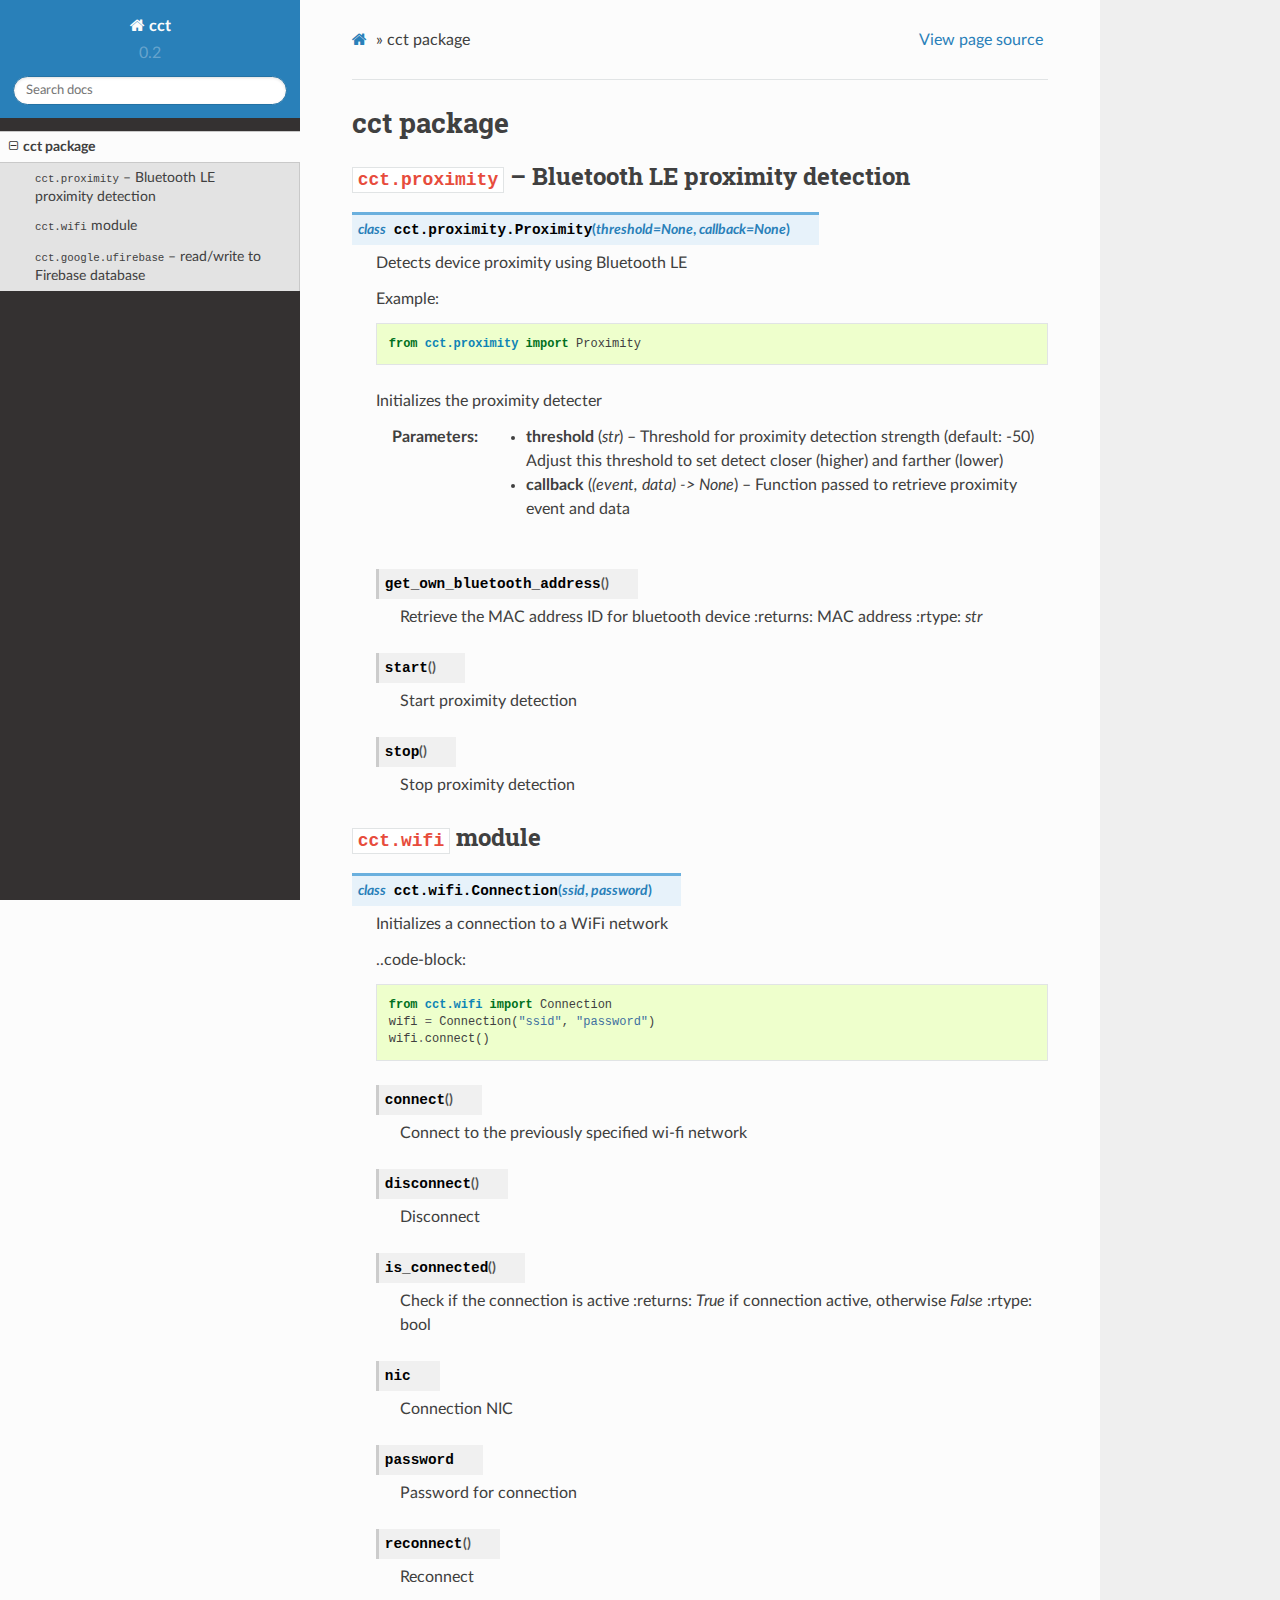
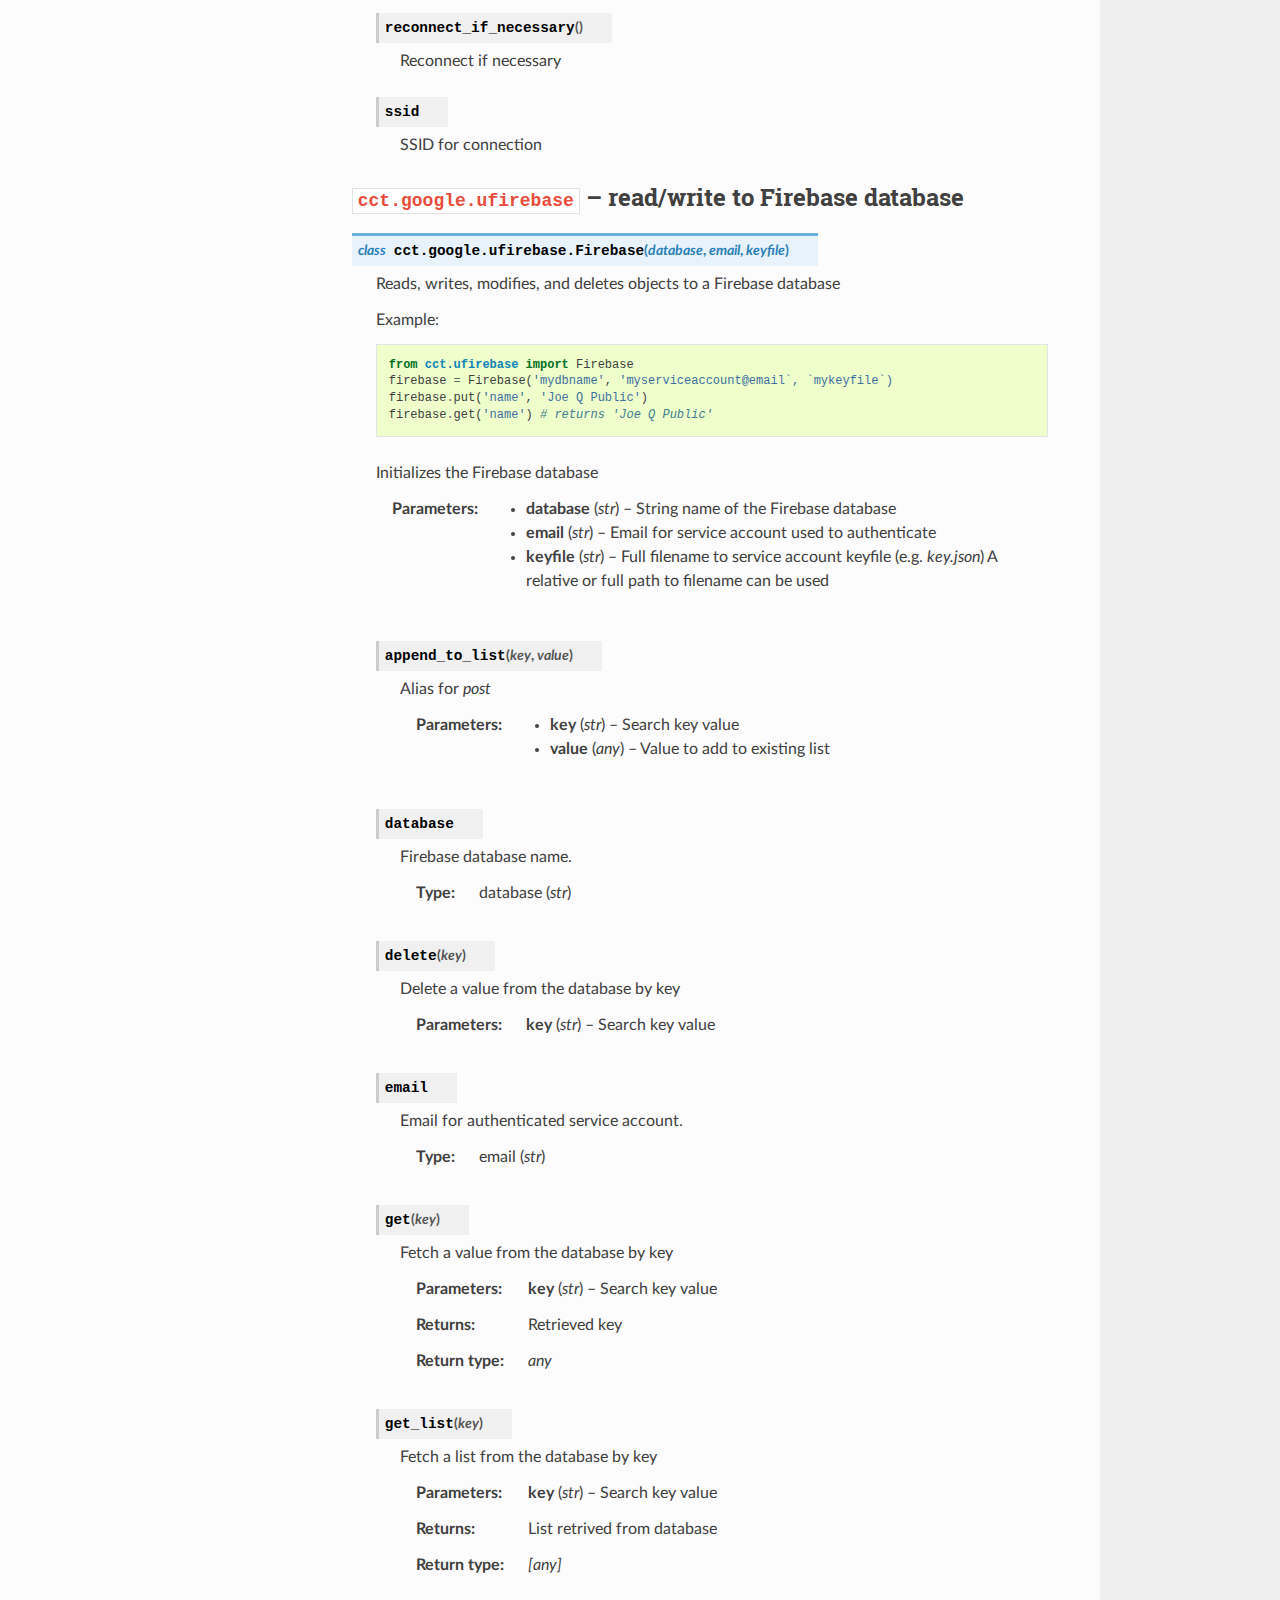
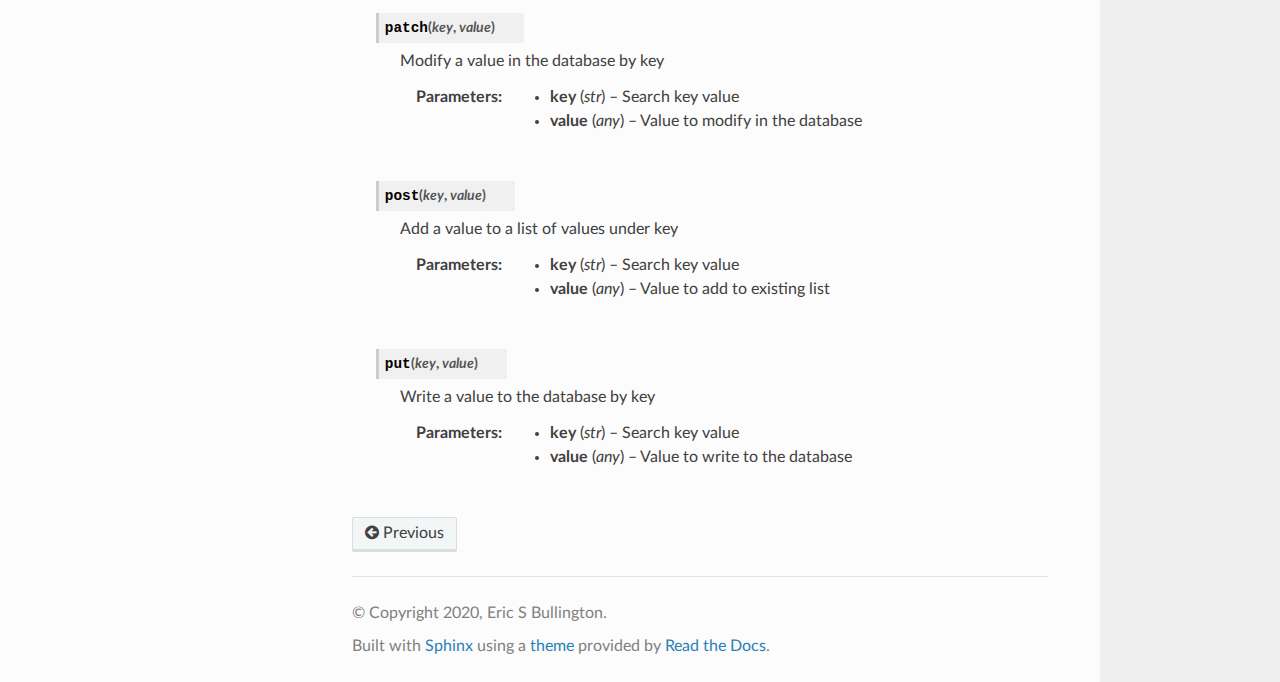
==== cct.html @ 5c13d083 "Updated gh-pages" ====
<!DOCTYPE html>
<html class="writer-html5" lang="en" >
<head>
  <meta charset="utf-8" />
  
  <meta name="viewport" content="width=device-width, initial-scale=1.0" />
  
  <title>cct package &mdash; cct 0.2.0 documentation</title>
  

  
  <link rel="stylesheet" href="_static/css/theme.css" type="text/css" />
  <link rel="stylesheet" href="_static/pygments.css" type="text/css" />

  
  

  
  

  

  
  <!--[if lt IE 9]>
    <script src="_static/js/html5shiv.min.js"></script>
  <![endif]-->
  
    
      <script type="text/javascript" id="documentation_options" data-url_root="./" src="_static/documentation_options.js"></script>
        <script src="_static/jquery.js"></script>
        <script src="_static/underscore.js"></script>
        <script src="_static/doctools.js"></script>
    
    <script type="text/javascript" src="_static/js/theme.js"></script>

    
    <link rel="index" title="Index" href="genindex.html" />
    <link rel="search" title="Search" href="search.html" />
    <link rel="prev" title="Welcome to cct’s documentation!" href="index.html" /> 
</head>

<body class="wy-body-for-nav">

   
  <div class="wy-grid-for-nav">
    
    <nav data-toggle="wy-nav-shift" class="wy-nav-side">
      <div class="wy-side-scroll">
        <div class="wy-side-nav-search" >
          

          
            <a href="index.html" class="icon icon-home"> cct
          

          
          </a>

          
            
            
              <div class="version">
                0.2
              </div>
            
          

          
<div role="search">
  <form id="rtd-search-form" class="wy-form" action="search.html" method="get">
    <input type="text" name="q" placeholder="Search docs" />
    <input type="hidden" name="check_keywords" value="yes" />
    <input type="hidden" name="area" value="default" />
  </form>
</div>

          
        </div>

        
        <div class="wy-menu wy-menu-vertical" data-spy="affix" role="navigation" aria-label="main navigation">
          
            
            
              
            
            
              <ul class="current">
<li class="toctree-l1 current"><a class="current reference internal" href="#">cct package</a><ul>
<li class="toctree-l2"><a class="reference internal" href="#module-cct.proximity"><code class="docutils literal notranslate"><span class="pre">cct.proximity</span></code> – Bluetooth LE proximity detection</a></li>
<li class="toctree-l2"><a class="reference internal" href="#cct-wifi-module"><code class="docutils literal notranslate"><span class="pre">cct.wifi</span></code> module</a></li>
<li class="toctree-l2"><a class="reference internal" href="#cct-google-ufirebase-read-write-to-firebase-database"><code class="docutils literal notranslate"><span class="pre">cct.google.ufirebase</span></code> – read/write to Firebase database</a></li>
</ul>
</li>
</ul>

            
          
        </div>
        
      </div>
    </nav>

    <section data-toggle="wy-nav-shift" class="wy-nav-content-wrap">

      
      <nav class="wy-nav-top" aria-label="top navigation">
        
          <i data-toggle="wy-nav-top" class="fa fa-bars"></i>
          <a href="index.html">cct</a>
        
      </nav>


      <div class="wy-nav-content">
        
        <div class="rst-content">
        
          

















<div role="navigation" aria-label="breadcrumbs navigation">

  <ul class="wy-breadcrumbs">
    
      <li><a href="index.html" class="icon icon-home"></a> &raquo;</li>
        
      <li>cct package</li>
    
    
      <li class="wy-breadcrumbs-aside">
        
          
            <a href="_sources/cct.rst.txt" rel="nofollow"> View page source</a>
          
        
      </li>
    
  </ul>

  
  <hr/>
</div>
          <div role="main" class="document" itemscope="itemscope" itemtype="http://schema.org/Article">
           <div itemprop="articleBody">
            
  <div class="section" id="cct-package">
<h1>cct package<a class="headerlink" href="#cct-package" title="Permalink to this headline">¶</a></h1>
<div class="section" id="module-cct.proximity">
<span id="cct-proximity-bluetooth-le-proximity-detection"></span><h2><code class="docutils literal notranslate"><span class="pre">cct.proximity</span></code> – Bluetooth LE proximity detection<a class="headerlink" href="#module-cct.proximity" title="Permalink to this headline">¶</a></h2>
<dl class="py class">
<dt id="cct.proximity.Proximity">
<em class="property">class </em><code class="sig-prename descclassname">cct.proximity.</code><code class="sig-name descname">Proximity</code><span class="sig-paren">(</span><em class="sig-param"><span class="n">threshold</span><span class="o">=</span><span class="default_value">None</span></em>, <em class="sig-param"><span class="n">callback</span><span class="o">=</span><span class="default_value">None</span></em><span class="sig-paren">)</span><a class="headerlink" href="#cct.proximity.Proximity" title="Permalink to this definition">¶</a></dt>
<dd><p>Detects device proximity using Bluetooth LE</p>
<p>Example:</p>
<div class="highlight-default notranslate"><div class="highlight"><pre><span></span><span class="kn">from</span> <span class="nn">cct.proximity</span> <span class="kn">import</span> <span class="n">Proximity</span>
</pre></div>
</div>
<p>Initializes the proximity detecter</p>
<dl class="field-list simple">
<dt class="field-odd">Parameters</dt>
<dd class="field-odd"><ul class="simple">
<li><p><strong>threshold</strong> (<cite>str</cite>) – Threshold for proximity detection strength (default: -50)
Adjust this threshold to set detect closer (higher) and farther (lower)</p></li>
<li><p><strong>callback</strong> (<em>(</em><em>event</em><em>, </em><em>data</em><em>) </em><em>-&gt; None</em>) – Function passed to retrieve proximity event and data</p></li>
</ul>
</dd>
</dl>
<dl class="py method">
<dt id="cct.proximity.Proximity.get_own_bluetooth_address">
<code class="sig-name descname">get_own_bluetooth_address</code><span class="sig-paren">(</span><span class="sig-paren">)</span><a class="headerlink" href="#cct.proximity.Proximity.get_own_bluetooth_address" title="Permalink to this definition">¶</a></dt>
<dd><p>Retrieve the MAC address ID for bluetooth device
:returns: MAC address
:rtype: <cite>str</cite></p>
</dd></dl>

<dl class="py method">
<dt id="cct.proximity.Proximity.start">
<code class="sig-name descname">start</code><span class="sig-paren">(</span><span class="sig-paren">)</span><a class="headerlink" href="#cct.proximity.Proximity.start" title="Permalink to this definition">¶</a></dt>
<dd><p>Start proximity detection</p>
</dd></dl>

<dl class="py method">
<dt id="cct.proximity.Proximity.stop">
<code class="sig-name descname">stop</code><span class="sig-paren">(</span><span class="sig-paren">)</span><a class="headerlink" href="#cct.proximity.Proximity.stop" title="Permalink to this definition">¶</a></dt>
<dd><p>Stop proximity detection</p>
</dd></dl>

</dd></dl>

</div>
<div class="section" id="cct-wifi-module">
<h2><code class="docutils literal notranslate"><span class="pre">cct.wifi</span></code> module<a class="headerlink" href="#cct-wifi-module" title="Permalink to this headline">¶</a></h2>
<dl class="py class">
<dt id="cct.wifi.Connection">
<em class="property">class </em><code class="sig-prename descclassname">cct.wifi.</code><code class="sig-name descname">Connection</code><span class="sig-paren">(</span><em class="sig-param"><span class="n">ssid</span></em>, <em class="sig-param"><span class="n">password</span></em><span class="sig-paren">)</span><a class="headerlink" href="#cct.wifi.Connection" title="Permalink to this definition">¶</a></dt>
<dd><p>Initializes a connection to a WiFi network</p>
<p>..code-block:</p>
<div class="highlight-default notranslate"><div class="highlight"><pre><span></span><span class="kn">from</span> <span class="nn">cct.wifi</span> <span class="kn">import</span> <span class="n">Connection</span>
<span class="n">wifi</span> <span class="o">=</span> <span class="n">Connection</span><span class="p">(</span><span class="s2">&quot;ssid&quot;</span><span class="p">,</span> <span class="s2">&quot;password&quot;</span><span class="p">)</span>
<span class="n">wifi</span><span class="o">.</span><span class="n">connect</span><span class="p">()</span>
</pre></div>
</div>
<dl class="py method">
<dt id="cct.wifi.Connection.connect">
<code class="sig-name descname">connect</code><span class="sig-paren">(</span><span class="sig-paren">)</span><a class="headerlink" href="#cct.wifi.Connection.connect" title="Permalink to this definition">¶</a></dt>
<dd><p>Connect to the previously specified wi-fi network</p>
</dd></dl>

<dl class="py method">
<dt id="cct.wifi.Connection.disconnect">
<code class="sig-name descname">disconnect</code><span class="sig-paren">(</span><span class="sig-paren">)</span><a class="headerlink" href="#cct.wifi.Connection.disconnect" title="Permalink to this definition">¶</a></dt>
<dd><p>Disconnect</p>
</dd></dl>

<dl class="py method">
<dt id="cct.wifi.Connection.is_connected">
<code class="sig-name descname">is_connected</code><span class="sig-paren">(</span><span class="sig-paren">)</span><a class="headerlink" href="#cct.wifi.Connection.is_connected" title="Permalink to this definition">¶</a></dt>
<dd><p>Check if the connection is active
:returns: <cite>True</cite> if connection active, otherwise <cite>False</cite>
:rtype: bool</p>
</dd></dl>

<dl class="py attribute">
<dt id="cct.wifi.Connection.nic">
<code class="sig-name descname">nic</code><a class="headerlink" href="#cct.wifi.Connection.nic" title="Permalink to this definition">¶</a></dt>
<dd><p>Connection NIC</p>
</dd></dl>

<dl class="py attribute">
<dt id="cct.wifi.Connection.password">
<code class="sig-name descname">password</code><a class="headerlink" href="#cct.wifi.Connection.password" title="Permalink to this definition">¶</a></dt>
<dd><p>Password for connection</p>
</dd></dl>

<dl class="py method">
<dt id="cct.wifi.Connection.reconnect">
<code class="sig-name descname">reconnect</code><span class="sig-paren">(</span><span class="sig-paren">)</span><a class="headerlink" href="#cct.wifi.Connection.reconnect" title="Permalink to this definition">¶</a></dt>
<dd><p>Reconnect</p>
</dd></dl>

<dl class="py method">
<dt id="cct.wifi.Connection.reconnect_if_necessary">
<code class="sig-name descname">reconnect_if_necessary</code><span class="sig-paren">(</span><span class="sig-paren">)</span><a class="headerlink" href="#cct.wifi.Connection.reconnect_if_necessary" title="Permalink to this definition">¶</a></dt>
<dd><p>Reconnect if necessary</p>
</dd></dl>

<dl class="py attribute">
<dt id="cct.wifi.Connection.ssid">
<code class="sig-name descname">ssid</code><a class="headerlink" href="#cct.wifi.Connection.ssid" title="Permalink to this definition">¶</a></dt>
<dd><p>SSID for connection</p>
</dd></dl>

</dd></dl>

</div>
<div class="section" id="cct-google-ufirebase-read-write-to-firebase-database">
<h2><code class="docutils literal notranslate"><span class="pre">cct.google.ufirebase</span></code> – read/write to Firebase database<a class="headerlink" href="#cct-google-ufirebase-read-write-to-firebase-database" title="Permalink to this headline">¶</a></h2>
<dl class="py class">
<dt id="cct.google.ufirebase.Firebase">
<em class="property">class </em><code class="sig-prename descclassname">cct.google.ufirebase.</code><code class="sig-name descname">Firebase</code><span class="sig-paren">(</span><em class="sig-param"><span class="n">database</span></em>, <em class="sig-param"><span class="n">email</span></em>, <em class="sig-param"><span class="n">keyfile</span></em><span class="sig-paren">)</span><a class="headerlink" href="#cct.google.ufirebase.Firebase" title="Permalink to this definition">¶</a></dt>
<dd><p>Reads, writes, modifies, and deletes objects to a Firebase database</p>
<p>Example:</p>
<div class="highlight-default notranslate"><div class="highlight"><pre><span></span><span class="kn">from</span> <span class="nn">cct.ufirebase</span> <span class="kn">import</span> <span class="n">Firebase</span>
<span class="n">firebase</span> <span class="o">=</span> <span class="n">Firebase</span><span class="p">(</span><span class="s1">&#39;mydbname&#39;</span><span class="p">,</span> <span class="s1">&#39;myserviceaccount@email`, `mykeyfile`)</span>
<span class="n">firebase</span><span class="o">.</span><span class="n">put</span><span class="p">(</span><span class="s1">&#39;name&#39;</span><span class="p">,</span> <span class="s1">&#39;Joe Q Public&#39;</span><span class="p">)</span>
<span class="n">firebase</span><span class="o">.</span><span class="n">get</span><span class="p">(</span><span class="s1">&#39;name&#39;</span><span class="p">)</span> <span class="c1"># returns &#39;Joe Q Public&#39;</span>
</pre></div>
</div>
<p>Initializes the Firebase database</p>
<dl class="field-list simple">
<dt class="field-odd">Parameters</dt>
<dd class="field-odd"><ul class="simple">
<li><p><strong>database</strong> (<cite>str</cite>) – String name of the Firebase database</p></li>
<li><p><strong>email</strong> (<cite>str</cite>) – Email for service account used to authenticate</p></li>
<li><p><strong>keyfile</strong> (<cite>str</cite>) – Full filename to service account keyfile (e.g. <cite>key.json</cite>)
A relative or full path to filename can be used</p></li>
</ul>
</dd>
</dl>
<dl class="py method">
<dt id="cct.google.ufirebase.Firebase.append_to_list">
<code class="sig-name descname">append_to_list</code><span class="sig-paren">(</span><em class="sig-param"><span class="n">key</span></em>, <em class="sig-param"><span class="n">value</span></em><span class="sig-paren">)</span><a class="headerlink" href="#cct.google.ufirebase.Firebase.append_to_list" title="Permalink to this definition">¶</a></dt>
<dd><p>Alias for <cite>post</cite></p>
<dl class="field-list simple">
<dt class="field-odd">Parameters</dt>
<dd class="field-odd"><ul class="simple">
<li><p><strong>key</strong> (<cite>str</cite>) – Search key value</p></li>
<li><p><strong>value</strong> (<cite>any</cite>) – Value to add to existing list</p></li>
</ul>
</dd>
</dl>
</dd></dl>

<dl class="py attribute">
<dt id="cct.google.ufirebase.Firebase.database">
<code class="sig-name descname">database</code><a class="headerlink" href="#cct.google.ufirebase.Firebase.database" title="Permalink to this definition">¶</a></dt>
<dd><p>Firebase database name.</p>
<dl class="field-list simple">
<dt class="field-odd">Type</dt>
<dd class="field-odd"><p>database (<cite>str</cite>)</p>
</dd>
</dl>
</dd></dl>

<dl class="py method">
<dt id="cct.google.ufirebase.Firebase.delete">
<code class="sig-name descname">delete</code><span class="sig-paren">(</span><em class="sig-param"><span class="n">key</span></em><span class="sig-paren">)</span><a class="headerlink" href="#cct.google.ufirebase.Firebase.delete" title="Permalink to this definition">¶</a></dt>
<dd><p>Delete a value from the database by key</p>
<dl class="field-list simple">
<dt class="field-odd">Parameters</dt>
<dd class="field-odd"><p><strong>key</strong> (<cite>str</cite>) – Search key value</p>
</dd>
</dl>
</dd></dl>

<dl class="py attribute">
<dt id="cct.google.ufirebase.Firebase.email">
<code class="sig-name descname">email</code><a class="headerlink" href="#cct.google.ufirebase.Firebase.email" title="Permalink to this definition">¶</a></dt>
<dd><p>Email for authenticated service account.</p>
<dl class="field-list simple">
<dt class="field-odd">Type</dt>
<dd class="field-odd"><p>email (<cite>str</cite>)</p>
</dd>
</dl>
</dd></dl>

<dl class="py method">
<dt id="cct.google.ufirebase.Firebase.get">
<code class="sig-name descname">get</code><span class="sig-paren">(</span><em class="sig-param"><span class="n">key</span></em><span class="sig-paren">)</span><a class="headerlink" href="#cct.google.ufirebase.Firebase.get" title="Permalink to this definition">¶</a></dt>
<dd><p>Fetch a value from the database by key</p>
<dl class="field-list simple">
<dt class="field-odd">Parameters</dt>
<dd class="field-odd"><p><strong>key</strong> (<cite>str</cite>) – Search key value</p>
</dd>
<dt class="field-even">Returns</dt>
<dd class="field-even"><p>Retrieved  key</p>
</dd>
<dt class="field-odd">Return type</dt>
<dd class="field-odd"><p><cite>any</cite></p>
</dd>
</dl>
</dd></dl>

<dl class="py method">
<dt id="cct.google.ufirebase.Firebase.get_list">
<code class="sig-name descname">get_list</code><span class="sig-paren">(</span><em class="sig-param"><span class="n">key</span></em><span class="sig-paren">)</span><a class="headerlink" href="#cct.google.ufirebase.Firebase.get_list" title="Permalink to this definition">¶</a></dt>
<dd><p>Fetch a list from the database by key</p>
<dl class="field-list simple">
<dt class="field-odd">Parameters</dt>
<dd class="field-odd"><p><strong>key</strong> (<cite>str</cite>) – Search key value</p>
</dd>
<dt class="field-even">Returns</dt>
<dd class="field-even"><p>List retrived from database</p>
</dd>
<dt class="field-odd">Return type</dt>
<dd class="field-odd"><p><cite>[any]</cite></p>
</dd>
</dl>
</dd></dl>

<dl class="py method">
<dt id="cct.google.ufirebase.Firebase.patch">
<code class="sig-name descname">patch</code><span class="sig-paren">(</span><em class="sig-param"><span class="n">key</span></em>, <em class="sig-param"><span class="n">value</span></em><span class="sig-paren">)</span><a class="headerlink" href="#cct.google.ufirebase.Firebase.patch" title="Permalink to this definition">¶</a></dt>
<dd><p>Modify a value in the database by key</p>
<dl class="field-list simple">
<dt class="field-odd">Parameters</dt>
<dd class="field-odd"><ul class="simple">
<li><p><strong>key</strong> (<cite>str</cite>) – Search key value</p></li>
<li><p><strong>value</strong> (<cite>any</cite>) – Value to modify in the database</p></li>
</ul>
</dd>
</dl>
</dd></dl>

<dl class="py method">
<dt id="cct.google.ufirebase.Firebase.post">
<code class="sig-name descname">post</code><span class="sig-paren">(</span><em class="sig-param"><span class="n">key</span></em>, <em class="sig-param"><span class="n">value</span></em><span class="sig-paren">)</span><a class="headerlink" href="#cct.google.ufirebase.Firebase.post" title="Permalink to this definition">¶</a></dt>
<dd><p>Add a value to a list of values under key</p>
<dl class="field-list simple">
<dt class="field-odd">Parameters</dt>
<dd class="field-odd"><ul class="simple">
<li><p><strong>key</strong> (<cite>str</cite>) – Search key value</p></li>
<li><p><strong>value</strong> (<cite>any</cite>) – Value to add to existing list</p></li>
</ul>
</dd>
</dl>
</dd></dl>

<dl class="py method">
<dt id="cct.google.ufirebase.Firebase.put">
<code class="sig-name descname">put</code><span class="sig-paren">(</span><em class="sig-param"><span class="n">key</span></em>, <em class="sig-param"><span class="n">value</span></em><span class="sig-paren">)</span><a class="headerlink" href="#cct.google.ufirebase.Firebase.put" title="Permalink to this definition">¶</a></dt>
<dd><p>Write a value to the database by key</p>
<dl class="field-list simple">
<dt class="field-odd">Parameters</dt>
<dd class="field-odd"><ul class="simple">
<li><p><strong>key</strong> (<cite>str</cite>) – Search key value</p></li>
<li><p><strong>value</strong> (<cite>any</cite>) – Value to write to the database</p></li>
</ul>
</dd>
</dl>
</dd></dl>

</dd></dl>

</div>
</div>


           </div>
           
          </div>
          <footer>
    <div class="rst-footer-buttons" role="navigation" aria-label="footer navigation">
        <a href="index.html" class="btn btn-neutral float-left" title="Welcome to cct’s documentation!" accesskey="p" rel="prev"><span class="fa fa-arrow-circle-left" aria-hidden="true"></span> Previous</a>
    </div>

  <hr/>

  <div role="contentinfo">
    <p>
        &#169; Copyright 2020, Eric S Bullington.

    </p>
  </div>
    
    
    
    Built with <a href="https://www.sphinx-doc.org/">Sphinx</a> using a
    
    <a href="https://github.com/readthedocs/sphinx_rtd_theme">theme</a>
    
    provided by <a href="https://readthedocs.org">Read the Docs</a>. 

</footer>
        </div>
      </div>

    </section>

  </div>
  

  <script type="text/javascript">
      jQuery(function () {
          SphinxRtdTheme.Navigation.enable(true);
      });
  </script>

  
  
    
   

</body>
</html>
---- _static/css/theme.css ----
html{box-sizing:border-box}*,:after,:before{box-sizing:inherit}article,aside,details,figcaption,figure,footer,header,hgroup,nav,section{display:block}audio,canvas,video{display:inline-block;*display:inline;*zoom:1}[hidden],audio:not([controls]){display:none}*{-webkit-box-sizing:border-box;-moz-box-sizing:border-box;box-sizing:border-box}html{font-size:100%;-webkit-text-size-adjust:100%;-ms-text-size-adjust:100%}body{margin:0}a:active,a:hover{outline:0}abbr[title]{border-bottom:1px dotted}b,strong{font-weight:700}blockquote{margin:0}dfn{font-style:italic}ins{background:#ff9;text-decoration:none}ins,mark{color:#000}mark{background:#ff0;font-style:italic;font-weight:700}.rst-content code,.rst-content tt,code,kbd,pre,samp{font-family:monospace,serif;_font-family:courier new,monospace;font-size:1em}pre{white-space:pre}q{quotes:none}q:after,q:before{content:"";content:none}small{font-size:85%}sub,sup{font-size:75%;line-height:0;position:relative;vertical-align:baseline}sup{top:-.5em}sub{bottom:-.25em}dl,ol,ul{margin:0;padding:0;list-style:none;list-style-image:none}li{list-style:none}dd{margin:0}img{border:0;-ms-interpolation-mode:bicubic;vertical-align:middle;max-width:100%}svg:not(:root){overflow:hidden}figure,form{margin:0}label{cursor:pointer}button,input,select,textarea{font-size:100%;margin:0;vertical-align:baseline;*vertical-align:middle}button,input{line-height:normal}button,input[type=button],input[type=reset],input[type=submit]{cursor:pointer;-webkit-appearance:button;*overflow:visible}button[disabled],input[disabled]{cursor:default}input[type=search]{-webkit-appearance:textfield;-moz-box-sizing:content-box;-webkit-box-sizing:content-box;box-sizing:content-box}textarea{resize:vertical}table{border-collapse:collapse;border-spacing:0}td{vertical-align:top}.chromeframe{margin:.2em 0;background:#ccc;color:#000;padding:.2em 0}.ir{display:block;border:0;text-indent:-999em;overflow:hidden;background-color:transparent;background-repeat:no-repeat;text-align:left;direction:ltr;*line-height:0}.ir br{display:none}.hidden{display:none!important;visibility:hidden}.visuallyhidden{border:0;clip:rect(0 0 0 0);height:1px;margin:-1px;overflow:hidden;padding:0;position:absolute;width:1px}.visuallyhidden.focusable:active,.visuallyhidden.focusable:focus{clip:auto;height:auto;margin:0;overflow:visible;position:static;width:auto}.invisible{visibility:hidden}.relative{position:relative}big,small{font-size:100%}@media print{body,html,section{background:none!important}*{box-shadow:none!important;text-shadow:none!important;filter:none!important;-ms-filter:none!important}a,a:visited{text-decoration:underline}.ir a:after,a[href^="#"]:after,a[href^="javascript:"]:after{content:""}blockquote,pre{page-break-inside:avoid}thead{display:table-header-group}img,tr{page-break-inside:avoid}img{max-width:100%!important}@page{margin:.5cm}.rst-content .toctree-wrapper>p.caption,h2,h3,p{orphans:3;widows:3}.rst-content .toctree-wrapper>p.caption,h2,h3{page-break-after:avoid}}.btn,.fa:before,.icon:before,.rst-content .admonition,.rst-content .admonition-title:before,.rst-content .admonition-todo,.rst-content .attention,.rst-content .caution,.rst-content .code-block-caption .headerlink:before,.rst-content .danger,.rst-content .error,.rst-content .hint,.rst-content .important,.rst-content .note,.rst-content .seealso,.rst-content .tip,.rst-content .warning,.rst-content code.download span:first-child:before,.rst-content dl dt .headerlink:before,.rst-content h1 .headerlink:before,.rst-content h2 .headerlink:before,.rst-content h3 .headerlink:before,.rst-content h4 .headerlink:before,.rst-content h5 .headerlink:before,.rst-content h6 .headerlink:before,.rst-content p.caption .headerlink:before,.rst-content table>caption .headerlink:before,.rst-content tt.download span:first-child:before,.wy-alert,.wy-dropdown .caret:before,.wy-inline-validate.wy-inline-validate-danger .wy-input-context:before,.wy-inline-validate.wy-inline-validate-info .wy-input-context:before,.wy-inline-validate.wy-inline-validate-success .wy-input-context:before,.wy-inline-validate.wy-inline-validate-warning .wy-input-context:before,.wy-menu-vertical li.current>a,.wy-menu-vertical li.current>a span.toctree-expand:before,.wy-menu-vertical li.on a,.wy-menu-vertical li.on a span.toctree-expand:before,.wy-menu-vertical li span.toctree-expand:before,.wy-nav-top a,.wy-side-nav-search .wy-dropdown>a,.wy-side-nav-search>a,input[type=color],input[type=date],input[type=datetime-local],input[type=datetime],input[type=email],input[type=month],input[type=number],input[type=password],input[type=search],input[type=tel],input[type=text],input[type=time],input[type=url],input[type=week],select,textarea{-webkit-font-smoothing:antialiased}.clearfix{*zoom:1}.clearfix:after,.clearfix:before{display:table;content:""}.clearfix:after{clear:both}/*!
 *  Font Awesome 4.7.0 by @davegandy - http://fontawesome.io - @fontawesome
 *  License - http://fontawesome.io/license (Font: SIL OFL 1.1, CSS: MIT License)
 */@font-face{font-family:FontAwesome;src:url(fonts/fontawesome-webfont.eot?674f50d287a8c48dc19ba404d20fe713);src:url(fonts/fontawesome-webfont.eot?674f50d287a8c48dc19ba404d20fe713?#iefix&v=4.7.0) format("embedded-opentype"),url(fonts/fontawesome-webfont.woff2?af7ae505a9eed503f8b8e6982036873e) format("woff2"),url(fonts/fontawesome-webfont.woff?fee66e712a8a08eef5805a46892932ad) format("woff"),url(fonts/fontawesome-webfont.ttf?b06871f281fee6b241d60582ae9369b9) format("truetype"),url(fonts/fontawesome-webfont.svg?912ec66d7572ff821749319396470bde#fontawesomeregular) format("svg");font-weight:400;font-style:normal}.fa,.icon,.rst-content .admonition-title,.rst-content .code-block-caption .headerlink,.rst-content code.download span:first-child,.rst-content dl dt .headerlink,.rst-content h1 .headerlink,.rst-content h2 .headerlink,.rst-content h3 .headerlink,.rst-content h4 .headerlink,.rst-content h5 .headerlink,.rst-content h6 .headerlink,.rst-content p.caption .headerlink,.rst-content table>caption .headerlink,.rst-content tt.download span:first-child,.wy-menu-vertical li.current>a span.toctree-expand,.wy-menu-vertical li.on a span.toctree-expand,.wy-menu-vertical li span.toctree-expand{display:inline-block;font:normal normal normal 14px/1 FontAwesome;font-size:inherit;text-rendering:auto;-webkit-font-smoothing:antialiased;-moz-osx-font-smoothing:grayscale}.fa-lg{font-size:1.33333em;line-height:.75em;vertical-align:-15%}.fa-2x{font-size:2em}.fa-3x{font-size:3em}.fa-4x{font-size:4em}.fa-5x{font-size:5em}.fa-fw{width:1.28571em;text-align:center}.fa-ul{padding-left:0;margin-left:2.14286em;list-style-type:none}.fa-ul>li{position:relative}.fa-li{position:absolute;left:-2.14286em;width:2.14286em;top:.14286em;text-align:center}.fa-li.fa-lg{left:-1.85714em}.fa-border{padding:.2em .25em .15em;border:.08em solid #eee;border-radius:.1em}.fa-pull-left{float:left}.fa-pull-right{float:right}.fa-pull-left.icon,.fa.fa-pull-left,.rst-content .code-block-caption .fa-pull-left.headerlink,.rst-content .fa-pull-left.admonition-title,.rst-content code.download span.fa-pull-left:first-child,.rst-content dl dt .fa-pull-left.headerlink,.rst-content h1 .fa-pull-left.headerlink,.rst-content h2 .fa-pull-left.headerlink,.rst-content h3 .fa-pull-left.headerlink,.rst-content h4 .fa-pull-left.headerlink,.rst-content h5 .fa-pull-left.headerlink,.rst-content h6 .fa-pull-left.headerlink,.rst-content p.caption .fa-pull-left.headerlink,.rst-content table>caption .fa-pull-left.headerlink,.rst-content tt.download span.fa-pull-left:first-child,.wy-menu-vertical li.current>a span.fa-pull-left.toctree-expand,.wy-menu-vertical li.on a span.fa-pull-left.toctree-expand,.wy-menu-vertical li span.fa-pull-left.toctree-expand{margin-right:.3em}.fa-pull-right.icon,.fa.fa-pull-right,.rst-content .code-block-caption .fa-pull-right.headerlink,.rst-content .fa-pull-right.admonition-title,.rst-content code.download span.fa-pull-right:first-child,.rst-content dl dt .fa-pull-right.headerlink,.rst-content h1 .fa-pull-right.headerlink,.rst-content h2 .fa-pull-right.headerlink,.rst-content h3 .fa-pull-right.headerlink,.rst-content h4 .fa-pull-right.headerlink,.rst-content h5 .fa-pull-right.headerlink,.rst-content h6 .fa-pull-right.headerlink,.rst-content p.caption .fa-pull-right.headerlink,.rst-content table>caption .fa-pull-right.headerlink,.rst-content tt.download span.fa-pull-right:first-child,.wy-menu-vertical li.current>a span.fa-pull-right.toctree-expand,.wy-menu-vertical li.on a span.fa-pull-right.toctree-expand,.wy-menu-vertical li span.fa-pull-right.toctree-expand{margin-left:.3em}.pull-right{float:right}.pull-left{float:left}.fa.pull-left,.pull-left.icon,.rst-content .code-block-caption .pull-left.headerlink,.rst-content .pull-left.admonition-title,.rst-content code.download span.pull-left:first-child,.rst-content dl dt .pull-left.headerlink,.rst-content h1 .pull-left.headerlink,.rst-content h2 .pull-left.headerlink,.rst-content h3 .pull-left.headerlink,.rst-content h4 .pull-left.headerlink,.rst-content h5 .pull-left.headerlink,.rst-content h6 .pull-left.headerlink,.rst-content p.caption .pull-left.headerlink,.rst-content table>caption .pull-left.headerlink,.rst-content tt.download span.pull-left:first-child,.wy-menu-vertical li.current>a span.pull-left.toctree-expand,.wy-menu-vertical li.on a span.pull-left.toctree-expand,.wy-menu-vertical li span.pull-left.toctree-expand{margin-right:.3em}.fa.pull-right,.pull-right.icon,.rst-content .code-block-caption .pull-right.headerlink,.rst-content .pull-right.admonition-title,.rst-content code.download span.pull-right:first-child,.rst-content dl dt .pull-right.headerlink,.rst-content h1 .pull-right.headerlink,.rst-content h2 .pull-right.headerlink,.rst-content h3 .pull-right.headerlink,.rst-content h4 .pull-right.headerlink,.rst-content h5 .pull-right.headerlink,.rst-content h6 .pull-right.headerlink,.rst-content p.caption .pull-right.headerlink,.rst-content table>caption .pull-right.headerlink,.rst-content tt.download span.pull-right:first-child,.wy-menu-vertical li.current>a span.pull-right.toctree-expand,.wy-menu-vertical li.on a span.pull-right.toctree-expand,.wy-menu-vertical li span.pull-right.toctree-expand{margin-left:.3em}.fa-spin{-webkit-animation:fa-spin 2s linear infinite;animation:fa-spin 2s linear infinite}.fa-pulse{-webkit-animation:fa-spin 1s steps(8) infinite;animation:fa-spin 1s steps(8) infinite}@-webkit-keyframes fa-spin{0%{-webkit-transform:rotate(0deg);transform:rotate(0deg)}to{-webkit-transform:rotate(359deg);transform:rotate(359deg)}}@keyframes fa-spin{0%{-webkit-transform:rotate(0deg);transform:rotate(0deg)}to{-webkit-transform:rotate(359deg);transform:rotate(359deg)}}.fa-rotate-90{-ms-filter:"progid:DXImageTransform.Microsoft.BasicImage(rotation=1)";-webkit-transform:rotate(90deg);-ms-transform:rotate(90deg);transform:rotate(90deg)}.fa-rotate-180{-ms-filter:"progid:DXImageTransform.Microsoft.BasicImage(rotation=2)";-webkit-transform:rotate(180deg);-ms-transform:rotate(180deg);transform:rotate(180deg)}.fa-rotate-270{-ms-filter:"progid:DXImageTransform.Microsoft.BasicImage(rotation=3)";-webkit-transform:rotate(270deg);-ms-transform:rotate(270deg);transform:rotate(270deg)}.fa-flip-horizontal{-ms-filter:"progid:DXImageTransform.Microsoft.BasicImage(rotation=0, mirror=1)";-webkit-transform:scaleX(-1);-ms-transform:scaleX(-1);transform:scaleX(-1)}.fa-flip-vertical{-ms-filter:"progid:DXImageTransform.Microsoft.BasicImage(rotation=2, mirror=1)";-webkit-transform:scaleY(-1);-ms-transform:scaleY(-1);transform:scaleY(-1)}:root .fa-flip-horizontal,:root .fa-flip-vertical,:root .fa-rotate-90,:root .fa-rotate-180,:root .fa-rotate-270{filter:none}.fa-stack{position:relative;display:inline-block;width:2em;height:2em;line-height:2em;vertical-align:middle}.fa-stack-1x,.fa-stack-2x{position:absolute;left:0;width:100%;text-align:center}.fa-stack-1x{line-height:inherit}.fa-stack-2x{font-size:2em}.fa-inverse{color:#fff}.fa-glass:before{content:""}.fa-music:before{content:""}.fa-search:before,.icon-search:before{content:""}.fa-envelope-o:before{content:""}.fa-heart:before{content:""}.fa-star:before{content:""}.fa-star-o:before{content:""}.fa-user:before{content:""}.fa-film:before{content:""}.fa-th-large:before{content:""}.fa-th:before{content:""}.fa-th-list:before{content:""}.fa-check:before{content:""}.fa-close:before,.fa-remove:before,.fa-times:before{content:""}.fa-search-plus:before{content:""}.fa-search-minus:before{content:""}.fa-power-off:before{content:""}.fa-signal:before{content:""}.fa-cog:before,.fa-gear:before{content:""}.fa-trash-o:before{content:""}.fa-home:before,.icon-home:before{content:""}.fa-file-o:before{content:""}.fa-clock-o:before{content:""}.fa-road:before{content:""}.fa-download:before,.rst-content code.download span:first-child:before,.rst-content tt.download span:first-child:before{content:""}.fa-arrow-circle-o-down:before{content:""}.fa-arrow-circle-o-up:before{content:""}.fa-inbox:before{content:""}.fa-play-circle-o:before{content:""}.fa-repeat:before,.fa-rotate-right:before{content:""}.fa-refresh:before{content:""}.fa-list-alt:before{content:""}.fa-lock:before{content:""}.fa-flag:before{content:""}.fa-headphones:before{content:""}.fa-volume-off:before{content:""}.fa-volume-down:before{content:""}.fa-volume-up:before{content:""}.fa-qrcode:before{content:""}.fa-barcode:before{content:""}.fa-tag:before{content:""}.fa-tags:before{content:""}.fa-book:before,.icon-book:before{content:""}.fa-bookmark:before{content:""}.fa-print:before{content:""}.fa-camera:before{content:""}.fa-font:before{content:""}.fa-bold:before{content:""}.fa-italic:before{content:""}.fa-text-height:before{content:""}.fa-text-width:before{content:""}.fa-align-left:before{content:""}.fa-align-center:before{content:""}.fa-align-right:before{content:""}.fa-align-justify:before{content:""}.fa-list:before{content:""}.fa-dedent:before,.fa-outdent:before{content:""}.fa-indent:before{content:""}.fa-video-camera:before{content:""}.fa-image:before,.fa-photo:before,.fa-picture-o:before{content:""}.fa-pencil:before{content:""}.fa-map-marker:before{content:""}.fa-adjust:before{content:""}.fa-tint:before{content:""}.fa-edit:before,.fa-pencil-square-o:before{content:""}.fa-share-square-o:before{content:""}.fa-check-square-o:before{content:""}.fa-arrows:before{content:""}.fa-step-backward:before{content:""}.fa-fast-backward:before{content:""}.fa-backward:before{content:""}.fa-play:before{content:""}.fa-pause:before{content:""}.fa-stop:before{content:""}.fa-forward:before{content:""}.fa-fast-forward:before{content:""}.fa-step-forward:before{content:""}.fa-eject:before{content:""}.fa-chevron-left:before{content:""}.fa-chevron-right:before{content:""}.fa-plus-circle:before{content:""}.fa-minus-circle:before{content:""}.fa-times-circle:before,.wy-inline-validate.wy-inline-validate-danger .wy-input-context:before{content:""}.fa-check-circle:before,.wy-inline-validate.wy-inline-validate-success .wy-input-context:before{content:""}.fa-question-circle:before{content:""}.fa-info-circle:before{content:""}.fa-crosshairs:before{content:""}.fa-times-circle-o:before{content:""}.fa-check-circle-o:before{content:""}.fa-ban:before{content:""}.fa-arrow-left:before{content:""}.fa-arrow-right:before{content:""}.fa-arrow-up:before{content:""}.fa-arrow-down:before{content:""}.fa-mail-forward:before,.fa-share:before{content:""}.fa-expand:before{content:""}.fa-compress:before{content:""}.fa-plus:before{content:""}.fa-minus:before{content:""}.fa-asterisk:before{content:""}.fa-exclamation-circle:before,.rst-content .admonition-title:before,.wy-inline-validate.wy-inline-validate-info .wy-input-context:before,.wy-inline-validate.wy-inline-validate-warning .wy-input-context:before{content:""}.fa-gift:before{content:""}.fa-leaf:before{content:""}.fa-fire:before,.icon-fire:before{content:""}.fa-eye:before{content:""}.fa-eye-slash:before{content:""}.fa-exclamation-triangle:before,.fa-warning:before{content:""}.fa-plane:before{content:""}.fa-calendar:before{content:""}.fa-random:before{content:""}.fa-comment:before{content:""}.fa-magnet:before{content:""}.fa-chevron-up:before{content:""}.fa-chevron-down:before{content:""}.fa-retweet:before{content:""}.fa-shopping-cart:before{content:""}.fa-folder:before{content:""}.fa-folder-open:before{content:""}.fa-arrows-v:before{content:""}.fa-arrows-h:before{content:""}.fa-bar-chart-o:before,.fa-bar-chart:before{content:""}.fa-twitter-square:before{content:""}.fa-facebook-square:before{content:""}.fa-camera-retro:before{content:""}.fa-key:before{content:""}.fa-cogs:before,.fa-gears:before{content:""}.fa-comments:before{content:""}.fa-thumbs-o-up:before{content:""}.fa-thumbs-o-down:before{content:""}.fa-star-half:before{content:""}.fa-heart-o:before{content:""}.fa-sign-out:before{content:""}.fa-linkedin-square:before{content:""}.fa-thumb-tack:before{content:""}.fa-external-link:before{content:""}.fa-sign-in:before{content:""}.fa-trophy:before{content:""}.fa-github-square:before{content:""}.fa-upload:before{content:""}.fa-lemon-o:before{content:""}.fa-phone:before{content:""}.fa-square-o:before{content:""}.fa-bookmark-o:before{content:""}.fa-phone-square:before{content:""}.fa-twitter:before{content:""}.fa-facebook-f:before,.fa-facebook:before{content:""}.fa-github:before,.icon-github:before{content:""}.fa-unlock:before{content:""}.fa-credit-card:before{content:""}.fa-feed:before,.fa-rss:before{content:""}.fa-hdd-o:before{content:""}.fa-bullhorn:before{content:""}.fa-bell:before{content:""}.fa-certificate:before{content:""}.fa-hand-o-right:before{content:""}.fa-hand-o-left:before{content:""}.fa-hand-o-up:before{content:""}.fa-hand-o-down:before{content:""}.fa-arrow-circle-left:before,.icon-circle-arrow-left:before{content:""}.fa-arrow-circle-right:before,.icon-circle-arrow-right:before{content:""}.fa-arrow-circle-up:before{content:""}.fa-arrow-circle-down:before{content:""}.fa-globe:before{content:""}.fa-wrench:before{content:""}.fa-tasks:before{content:""}.fa-filter:before{content:""}.fa-briefcase:before{content:""}.fa-arrows-alt:before{content:""}.fa-group:before,.fa-users:before{content:""}.fa-chain:before,.fa-link:before,.icon-link:before{content:""}.fa-cloud:before{content:""}.fa-flask:before{content:""}.fa-cut:before,.fa-scissors:before{content:""}.fa-copy:before,.fa-files-o:before{content:""}.fa-paperclip:before{content:""}.fa-floppy-o:before,.fa-save:before{content:""}.fa-square:before{content:""}.fa-bars:before,.fa-navicon:before,.fa-reorder:before{content:""}.fa-list-ul:before{content:""}.fa-list-ol:before{content:""}.fa-strikethrough:before{content:""}.fa-underline:before{content:""}.fa-table:before{content:""}.fa-magic:before{content:""}.fa-truck:before{content:""}.fa-pinterest:before{content:""}.fa-pinterest-square:before{content:""}.fa-google-plus-square:before{content:""}.fa-google-plus:before{content:""}.fa-money:before{content:""}.fa-caret-down:before,.icon-caret-down:before,.wy-dropdown .caret:before{content:""}.fa-caret-up:before{content:""}.fa-caret-left:before{content:""}.fa-caret-right:before{content:""}.fa-columns:before{content:""}.fa-sort:before,.fa-unsorted:before{content:""}.fa-sort-desc:before,.fa-sort-down:before{content:""}.fa-sort-asc:before,.fa-sort-up:before{content:""}.fa-envelope:before{content:""}.fa-linkedin:before{content:""}.fa-rotate-left:before,.fa-undo:before{content:""}.fa-gavel:before,.fa-legal:before{content:""}.fa-dashboard:before,.fa-tachometer:before{content:""}.fa-comment-o:before{content:""}.fa-comments-o:before{content:""}.fa-bolt:before,.fa-flash:before{content:""}.fa-sitemap:before{content:""}.fa-umbrella:before{content:""}.fa-clipboard:before,.fa-paste:before{content:""}.fa-lightbulb-o:before{content:""}.fa-exchange:before{content:""}.fa-cloud-download:before{content:""}.fa-cloud-upload:before{content:""}.fa-user-md:before{content:""}.fa-stethoscope:before{content:""}.fa-suitcase:before{content:""}.fa-bell-o:before{content:""}.fa-coffee:before{content:""}.fa-cutlery:before{content:""}.fa-file-text-o:before{content:""}.fa-building-o:before{content:""}.fa-hospital-o:before{content:""}.fa-ambulance:before{content:""}.fa-medkit:before{content:""}.fa-fighter-jet:before{content:""}.fa-beer:before{content:""}.fa-h-square:before{content:""}.fa-plus-square:before{content:""}.fa-angle-double-left:before{content:""}.fa-angle-double-right:before{content:""}.fa-angle-double-up:before{content:""}.fa-angle-double-down:before{content:""}.fa-angle-left:before{content:""}.fa-angle-right:before{content:""}.fa-angle-up:before{content:""}.fa-angle-down:before{content:""}.fa-desktop:before{content:""}.fa-laptop:before{content:""}.fa-tablet:before{content:""}.fa-mobile-phone:before,.fa-mobile:before{content:""}.fa-circle-o:before{content:""}.fa-quote-left:before{content:""}.fa-quote-right:before{content:""}.fa-spinner:before{content:""}.fa-circle:before{content:""}.fa-mail-reply:before,.fa-reply:before{content:""}.fa-github-alt:before{content:""}.fa-folder-o:before{content:""}.fa-folder-open-o:before{content:""}.fa-smile-o:before{content:""}.fa-frown-o:before{content:""}.fa-meh-o:before{content:""}.fa-gamepad:before{content:""}.fa-keyboard-o:before{content:""}.fa-flag-o:before{content:""}.fa-flag-checkered:before{content:""}.fa-terminal:before{content:""}.fa-code:before{content:""}.fa-mail-reply-all:before,.fa-reply-all:before{content:""}.fa-star-half-empty:before,.fa-star-half-full:before,.fa-star-half-o:before{content:""}.fa-location-arrow:before{content:""}.fa-crop:before{content:""}.fa-code-fork:before{content:""}.fa-chain-broken:before,.fa-unlink:before{content:""}.fa-question:before{content:""}.fa-info:before{content:""}.fa-exclamation:before{content:""}.fa-superscript:before{content:""}.fa-subscript:before{content:""}.fa-eraser:before{content:""}.fa-puzzle-piece:before{content:""}.fa-microphone:before{content:""}.fa-microphone-slash:before{content:""}.fa-shield:before{content:""}.fa-calendar-o:before{content:""}.fa-fire-extinguisher:before{content:""}.fa-rocket:before{content:""}.fa-maxcdn:before{content:""}.fa-chevron-circle-left:before{content:""}.fa-chevron-circle-right:before{content:""}.fa-chevron-circle-up:before{content:""}.fa-chevron-circle-down:before{content:""}.fa-html5:before{content:""}.fa-css3:before{content:""}.fa-anchor:before{content:""}.fa-unlock-alt:before{content:""}.fa-bullseye:before{content:""}.fa-ellipsis-h:before{content:""}.fa-ellipsis-v:before{content:""}.fa-rss-square:before{content:""}.fa-play-circle:before{content:""}.fa-ticket:before{content:""}.fa-minus-square:before{content:""}.fa-minus-square-o:before,.wy-menu-vertical li.current>a span.toctree-expand:before,.wy-menu-vertical li.on a span.toctree-expand:before{content:""}.fa-level-up:before{content:""}.fa-level-down:before{content:""}.fa-check-square:before{content:""}.fa-pencil-square:before{content:""}.fa-external-link-square:before{content:""}.fa-share-square:before{content:""}.fa-compass:before{content:""}.fa-caret-square-o-down:before,.fa-toggle-down:before{content:""}.fa-caret-square-o-up:before,.fa-toggle-up:before{content:""}.fa-caret-square-o-right:before,.fa-toggle-right:before{content:""}.fa-eur:before,.fa-euro:before{content:""}.fa-gbp:before{content:""}.fa-dollar:before,.fa-usd:before{content:""}.fa-inr:before,.fa-rupee:before{content:""}.fa-cny:before,.fa-jpy:before,.fa-rmb:before,.fa-yen:before{content:""}.fa-rouble:before,.fa-rub:before,.fa-ruble:before{content:""}.fa-krw:before,.fa-won:before{content:""}.fa-bitcoin:before,.fa-btc:before{content:""}.fa-file:before{content:""}.fa-file-text:before{content:""}.fa-sort-alpha-asc:before{content:""}.fa-sort-alpha-desc:before{content:""}.fa-sort-amount-asc:before{content:""}.fa-sort-amount-desc:before{content:""}.fa-sort-numeric-asc:before{content:""}.fa-sort-numeric-desc:before{content:""}.fa-thumbs-up:before{content:""}.fa-thumbs-down:before{content:""}.fa-youtube-square:before{content:""}.fa-youtube:before{content:""}.fa-xing:before{content:""}.fa-xing-square:before{content:""}.fa-youtube-play:before{content:""}.fa-dropbox:before{content:""}.fa-stack-overflow:before{content:""}.fa-instagram:before{content:""}.fa-flickr:before{content:""}.fa-adn:before{content:""}.fa-bitbucket:before,.icon-bitbucket:before{content:""}.fa-bitbucket-square:before{content:""}.fa-tumblr:before{content:""}.fa-tumblr-square:before{content:""}.fa-long-arrow-down:before{content:""}.fa-long-arrow-up:before{content:""}.fa-long-arrow-left:before{content:""}.fa-long-arrow-right:before{content:""}.fa-apple:before{content:""}.fa-windows:before{content:""}.fa-android:before{content:""}.fa-linux:before{content:""}.fa-dribbble:before{content:""}.fa-skype:before{content:""}.fa-foursquare:before{content:""}.fa-trello:before{content:""}.fa-female:before{content:""}.fa-male:before{content:""}.fa-gittip:before,.fa-gratipay:before{content:""}.fa-sun-o:before{content:""}.fa-moon-o:before{content:""}.fa-archive:before{content:""}.fa-bug:before{content:""}.fa-vk:before{content:""}.fa-weibo:before{content:""}.fa-renren:before{content:""}.fa-pagelines:before{content:""}.fa-stack-exchange:before{content:""}.fa-arrow-circle-o-right:before{content:""}.fa-arrow-circle-o-left:before{content:""}.fa-caret-square-o-left:before,.fa-toggle-left:before{content:""}.fa-dot-circle-o:before{content:""}.fa-wheelchair:before{content:""}.fa-vimeo-square:before{content:""}.fa-try:before,.fa-turkish-lira:before{content:""}.fa-plus-square-o:before,.wy-menu-vertical li span.toctree-expand:before{content:""}.fa-space-shuttle:before{content:""}.fa-slack:before{content:""}.fa-envelope-square:before{content:""}.fa-wordpress:before{content:""}.fa-openid:before{content:""}.fa-bank:before,.fa-institution:before,.fa-university:before{content:""}.fa-graduation-cap:before,.fa-mortar-board:before{content:""}.fa-yahoo:before{content:""}.fa-google:before{content:""}.fa-reddit:before{content:""}.fa-reddit-square:before{content:""}.fa-stumbleupon-circle:before{content:""}.fa-stumbleupon:before{content:""}.fa-delicious:before{content:""}.fa-digg:before{content:""}.fa-pied-piper-pp:before{content:""}.fa-pied-piper-alt:before{content:""}.fa-drupal:before{content:""}.fa-joomla:before{content:""}.fa-language:before{content:""}.fa-fax:before{content:""}.fa-building:before{content:""}.fa-child:before{content:""}.fa-paw:before{content:""}.fa-spoon:before{content:""}.fa-cube:before{content:""}.fa-cubes:before{content:""}.fa-behance:before{content:""}.fa-behance-square:before{content:""}.fa-steam:before{content:""}.fa-steam-square:before{content:""}.fa-recycle:before{content:""}.fa-automobile:before,.fa-car:before{content:""}.fa-cab:before,.fa-taxi:before{content:""}.fa-tree:before{content:""}.fa-spotify:before{content:""}.fa-deviantart:before{content:""}.fa-soundcloud:before{content:""}.fa-database:before{content:""}.fa-file-pdf-o:before{content:""}.fa-file-word-o:before{content:""}.fa-file-excel-o:before{content:""}.fa-file-powerpoint-o:before{content:""}.fa-file-image-o:before,.fa-file-photo-o:before,.fa-file-picture-o:before{content:""}.fa-file-archive-o:before,.fa-file-zip-o:before{content:""}.fa-file-audio-o:before,.fa-file-sound-o:before{content:""}.fa-file-movie-o:before,.fa-file-video-o:before{content:""}.fa-file-code-o:before{content:""}.fa-vine:before{content:""}.fa-codepen:before{content:""}.fa-jsfiddle:before{content:""}.fa-life-bouy:before,.fa-life-buoy:before,.fa-life-ring:before,.fa-life-saver:before,.fa-support:before{content:""}.fa-circle-o-notch:before{content:""}.fa-ra:before,.fa-rebel:before,.fa-resistance:before{content:""}.fa-empire:before,.fa-ge:before{content:""}.fa-git-square:before{content:""}.fa-git:before{content:""}.fa-hacker-news:before,.fa-y-combinator-square:before,.fa-yc-square:before{content:""}.fa-tencent-weibo:before{content:""}.fa-qq:before{content:""}.fa-wechat:before,.fa-weixin:before{content:""}.fa-paper-plane:before,.fa-send:before{content:""}.fa-paper-plane-o:before,.fa-send-o:before{content:""}.fa-history:before{content:""}.fa-circle-thin:before{content:""}.fa-header:before{content:""}.fa-paragraph:before{content:""}.fa-sliders:before{content:""}.fa-share-alt:before{content:""}.fa-share-alt-square:before{content:""}.fa-bomb:before{content:""}.fa-futbol-o:before,.fa-soccer-ball-o:before{content:""}.fa-tty:before{content:""}.fa-binoculars:before{content:""}.fa-plug:before{content:""}.fa-slideshare:before{content:""}.fa-twitch:before{content:""}.fa-yelp:before{content:""}.fa-newspaper-o:before{content:""}.fa-wifi:before{content:""}.fa-calculator:before{content:""}.fa-paypal:before{content:""}.fa-google-wallet:before{content:""}.fa-cc-visa:before{content:""}.fa-cc-mastercard:before{content:""}.fa-cc-discover:before{content:""}.fa-cc-amex:before{content:""}.fa-cc-paypal:before{content:""}.fa-cc-stripe:before{content:""}.fa-bell-slash:before{content:""}.fa-bell-slash-o:before{content:""}.fa-trash:before{content:""}.fa-copyright:before{content:""}.fa-at:before{content:""}.fa-eyedropper:before{content:""}.fa-paint-brush:before{content:""}.fa-birthday-cake:before{content:""}.fa-area-chart:before{content:""}.fa-pie-chart:before{content:""}.fa-line-chart:before{content:""}.fa-lastfm:before{content:""}.fa-lastfm-square:before{content:""}.fa-toggle-off:before{content:""}.fa-toggle-on:before{content:""}.fa-bicycle:before{content:""}.fa-bus:before{content:""}.fa-ioxhost:before{content:""}.fa-angellist:before{content:""}.fa-cc:before{content:""}.fa-ils:before,.fa-shekel:before,.fa-sheqel:before{content:""}.fa-meanpath:before{content:""}.fa-buysellads:before{content:""}.fa-connectdevelop:before{content:""}.fa-dashcube:before{content:""}.fa-forumbee:before{content:""}.fa-leanpub:before{content:""}.fa-sellsy:before{content:""}.fa-shirtsinbulk:before{content:""}.fa-simplybuilt:before{content:""}.fa-skyatlas:before{content:""}.fa-cart-plus:before{content:""}.fa-cart-arrow-down:before{content:""}.fa-diamond:before{content:""}.fa-ship:before{content:""}.fa-user-secret:before{content:""}.fa-motorcycle:before{content:""}.fa-street-view:before{content:""}.fa-heartbeat:before{content:""}.fa-venus:before{content:""}.fa-mars:before{content:""}.fa-mercury:before{content:""}.fa-intersex:before,.fa-transgender:before{content:""}.fa-transgender-alt:before{content:""}.fa-venus-double:before{content:""}.fa-mars-double:before{content:""}.fa-venus-mars:before{content:""}.fa-mars-stroke:before{content:""}.fa-mars-stroke-v:before{content:""}.fa-mars-stroke-h:before{content:""}.fa-neuter:before{content:""}.fa-genderless:before{content:""}.fa-facebook-official:before{content:""}.fa-pinterest-p:before{content:""}.fa-whatsapp:before{content:""}.fa-server:before{content:""}.fa-user-plus:before{content:""}.fa-user-times:before{content:""}.fa-bed:before,.fa-hotel:before{content:""}.fa-viacoin:before{content:""}.fa-train:before{content:""}.fa-subway:before{content:""}.fa-medium:before{content:""}.fa-y-combinator:before,.fa-yc:before{content:""}.fa-optin-monster:before{content:""}.fa-opencart:before{content:""}.fa-expeditedssl:before{content:""}.fa-battery-4:before,.fa-battery-full:before,.fa-battery:before{content:""}.fa-battery-3:before,.fa-battery-three-quarters:before{content:""}.fa-battery-2:before,.fa-battery-half:before{content:""}.fa-battery-1:before,.fa-battery-quarter:before{content:""}.fa-battery-0:before,.fa-battery-empty:before{content:""}.fa-mouse-pointer:before{content:""}.fa-i-cursor:before{content:""}.fa-object-group:before{content:""}.fa-object-ungroup:before{content:""}.fa-sticky-note:before{content:""}.fa-sticky-note-o:before{content:""}.fa-cc-jcb:before{content:""}.fa-cc-diners-club:before{content:""}.fa-clone:before{content:""}.fa-balance-scale:before{content:""}.fa-hourglass-o:before{content:""}.fa-hourglass-1:before,.fa-hourglass-start:before{content:""}.fa-hourglass-2:before,.fa-hourglass-half:before{content:""}.fa-hourglass-3:before,.fa-hourglass-end:before{content:""}.fa-hourglass:before{content:""}.fa-hand-grab-o:before,.fa-hand-rock-o:before{content:""}.fa-hand-paper-o:before,.fa-hand-stop-o:before{content:""}.fa-hand-scissors-o:before{content:""}.fa-hand-lizard-o:before{content:""}.fa-hand-spock-o:before{content:""}.fa-hand-pointer-o:before{content:""}.fa-hand-peace-o:before{content:""}.fa-trademark:before{content:""}.fa-registered:before{content:""}.fa-creative-commons:before{content:""}.fa-gg:before{content:""}.fa-gg-circle:before{content:""}.fa-tripadvisor:before{content:""}.fa-odnoklassniki:before{content:""}.fa-odnoklassniki-square:before{content:""}.fa-get-pocket:before{content:""}.fa-wikipedia-w:before{content:""}.fa-safari:before{content:""}.fa-chrome:before{content:""}.fa-firefox:before{content:""}.fa-opera:before{content:""}.fa-internet-explorer:before{content:""}.fa-television:before,.fa-tv:before{content:""}.fa-contao:before{content:""}.fa-500px:before{content:""}.fa-amazon:before{content:""}.fa-calendar-plus-o:before{content:""}.fa-calendar-minus-o:before{content:""}.fa-calendar-times-o:before{content:""}.fa-calendar-check-o:before{content:""}.fa-industry:before{content:""}.fa-map-pin:before{content:""}.fa-map-signs:before{content:""}.fa-map-o:before{content:""}.fa-map:before{content:""}.fa-commenting:before{content:""}.fa-commenting-o:before{content:""}.fa-houzz:before{content:""}.fa-vimeo:before{content:""}.fa-black-tie:before{content:""}.fa-fonticons:before{content:""}.fa-reddit-alien:before{content:""}.fa-edge:before{content:""}.fa-credit-card-alt:before{content:""}.fa-codiepie:before{content:""}.fa-modx:before{content:""}.fa-fort-awesome:before{content:""}.fa-usb:before{content:""}.fa-product-hunt:before{content:""}.fa-mixcloud:before{content:""}.fa-scribd:before{content:""}.fa-pause-circle:before{content:""}.fa-pause-circle-o:before{content:""}.fa-stop-circle:before{content:""}.fa-stop-circle-o:before{content:""}.fa-shopping-bag:before{content:""}.fa-shopping-basket:before{content:""}.fa-hashtag:before{content:""}.fa-bluetooth:before{content:""}.fa-bluetooth-b:before{content:""}.fa-percent:before{content:""}.fa-gitlab:before,.icon-gitlab:before{content:""}.fa-wpbeginner:before{content:""}.fa-wpforms:before{content:""}.fa-envira:before{content:""}.fa-universal-access:before{content:""}.fa-wheelchair-alt:before{content:""}.fa-question-circle-o:before{content:""}.fa-blind:before{content:""}.fa-audio-description:before{content:""}.fa-volume-control-phone:before{content:""}.fa-braille:before{content:""}.fa-assistive-listening-systems:before{content:""}.fa-american-sign-language-interpreting:before,.fa-asl-interpreting:before{content:""}.fa-deaf:before,.fa-deafness:before,.fa-hard-of-hearing:before{content:""}.fa-glide:before{content:""}.fa-glide-g:before{content:""}.fa-sign-language:before,.fa-signing:before{content:""}.fa-low-vision:before{content:""}.fa-viadeo:before{content:""}.fa-viadeo-square:before{content:""}.fa-snapchat:before{content:""}.fa-snapchat-ghost:before{content:""}.fa-snapchat-square:before{content:""}.fa-pied-piper:before{content:""}.fa-first-order:before{content:""}.fa-yoast:before{content:""}.fa-themeisle:before{content:""}.fa-google-plus-circle:before,.fa-google-plus-official:before{content:""}.fa-fa:before,.fa-font-awesome:before{content:""}.fa-handshake-o:before{content:""}.fa-envelope-open:before{content:""}.fa-envelope-open-o:before{content:""}.fa-linode:before{content:""}.fa-address-book:before{content:""}.fa-address-book-o:before{content:""}.fa-address-card:before,.fa-vcard:before{content:""}.fa-address-card-o:before,.fa-vcard-o:before{content:""}.fa-user-circle:before{content:""}.fa-user-circle-o:before{content:""}.fa-user-o:before{content:""}.fa-id-badge:before{content:""}.fa-drivers-license:before,.fa-id-card:before{content:""}.fa-drivers-license-o:before,.fa-id-card-o:before{content:""}.fa-quora:before{content:""}.fa-free-code-camp:before{content:""}.fa-telegram:before{content:""}.fa-thermometer-4:before,.fa-thermometer-full:before,.fa-thermometer:before{content:""}.fa-thermometer-3:before,.fa-thermometer-three-quarters:before{content:""}.fa-thermometer-2:before,.fa-thermometer-half:before{content:""}.fa-thermometer-1:before,.fa-thermometer-quarter:before{content:""}.fa-thermometer-0:before,.fa-thermometer-empty:before{content:""}.fa-shower:before{content:""}.fa-bath:before,.fa-bathtub:before,.fa-s15:before{content:""}.fa-podcast:before{content:""}.fa-window-maximize:before{content:""}.fa-window-minimize:before{content:""}.fa-window-restore:before{content:""}.fa-times-rectangle:before,.fa-window-close:before{content:""}.fa-times-rectangle-o:before,.fa-window-close-o:before{content:""}.fa-bandcamp:before{content:""}.fa-grav:before{content:""}.fa-etsy:before{content:""}.fa-imdb:before{content:""}.fa-ravelry:before{content:""}.fa-eercast:before{content:""}.fa-microchip:before{content:""}.fa-snowflake-o:before{content:""}.fa-superpowers:before{content:""}.fa-wpexplorer:before{content:""}.fa-meetup:before{content:""}.sr-only{position:absolute;width:1px;height:1px;padding:0;margin:-1px;overflow:hidden;clip:rect(0,0,0,0);border:0}.sr-only-focusable:active,.sr-only-focusable:focus{position:static;width:auto;height:auto;margin:0;overflow:visible;clip:auto}.fa,.icon,.rst-content .admonition-title,.rst-content .code-block-caption .headerlink,.rst-content code.download span:first-child,.rst-content dl dt .headerlink,.rst-content h1 .headerlink,.rst-content h2 .headerlink,.rst-content h3 .headerlink,.rst-content h4 .headerlink,.rst-content h5 .headerlink,.rst-content h6 .headerlink,.rst-content p.caption .headerlink,.rst-content table>caption .headerlink,.rst-content tt.download span:first-child,.wy-dropdown .caret,.wy-inline-validate.wy-inline-validate-danger .wy-input-context,.wy-inline-validate.wy-inline-validate-info .wy-input-context,.wy-inline-validate.wy-inline-validate-success .wy-input-context,.wy-inline-validate.wy-inline-validate-warning .wy-input-context,.wy-menu-vertical li.current>a span.toctree-expand,.wy-menu-vertical li.on a span.toctree-expand,.wy-menu-vertical li span.toctree-expand{font-family:inherit}.fa:before,.icon:before,.rst-content .admonition-title:before,.rst-content .code-block-caption .headerlink:before,.rst-content code.download span:first-child:before,.rst-content dl dt .headerlink:before,.rst-content h1 .headerlink:before,.rst-content h2 .headerlink:before,.rst-content h3 .headerlink:before,.rst-content h4 .headerlink:before,.rst-content h5 .headerlink:before,.rst-content h6 .headerlink:before,.rst-content p.caption .headerlink:before,.rst-content table>caption .headerlink:before,.rst-content tt.download span:first-child:before,.wy-dropdown .caret:before,.wy-inline-validate.wy-inline-validate-danger .wy-input-context:before,.wy-inline-validate.wy-inline-validate-info .wy-input-context:before,.wy-inline-validate.wy-inline-validate-success .wy-input-context:before,.wy-inline-validate.wy-inline-validate-warning .wy-input-context:before,.wy-menu-vertical li.current>a span.toctree-expand:before,.wy-menu-vertical li.on a span.toctree-expand:before,.wy-menu-vertical li span.toctree-expand:before{font-family:FontAwesome;display:inline-block;font-style:normal;font-weight:400;line-height:1;text-decoration:inherit}.rst-content .code-block-caption a .headerlink,.rst-content a .admonition-title,.rst-content code.download a span:first-child,.rst-content dl dt a .headerlink,.rst-content h1 a .headerlink,.rst-content h2 a .headerlink,.rst-content h3 a .headerlink,.rst-content h4 a .headerlink,.rst-content h5 a .headerlink,.rst-content h6 a .headerlink,.rst-content p.caption a .headerlink,.rst-content table>caption a .headerlink,.rst-content tt.download a span:first-child,.wy-menu-vertical li.current>a span.toctree-expand,.wy-menu-vertical li.on a span.toctree-expand,.wy-menu-vertical li a span.toctree-expand,a .fa,a .icon,a .rst-content .admonition-title,a .rst-content .code-block-caption .headerlink,a .rst-content code.download span:first-child,a .rst-content dl dt .headerlink,a .rst-content h1 .headerlink,a .rst-content h2 .headerlink,a .rst-content h3 .headerlink,a .rst-content h4 .headerlink,a .rst-content h5 .headerlink,a .rst-content h6 .headerlink,a .rst-content p.caption .headerlink,a .rst-content table>caption .headerlink,a .rst-content tt.download span:first-child,a .wy-menu-vertical li span.toctree-expand{display:inline-block;text-decoration:inherit}.btn .fa,.btn .icon,.btn .rst-content .admonition-title,.btn .rst-content .code-block-caption .headerlink,.btn .rst-content code.download span:first-child,.btn .rst-content dl dt .headerlink,.btn .rst-content h1 .headerlink,.btn .rst-content h2 .headerlink,.btn .rst-content h3 .headerlink,.btn .rst-content h4 .headerlink,.btn .rst-content h5 .headerlink,.btn .rst-content h6 .headerlink,.btn .rst-content p.caption .headerlink,.btn .rst-content table>caption .headerlink,.btn .rst-content tt.download span:first-child,.btn .wy-menu-vertical li.current>a span.toctree-expand,.btn .wy-menu-vertical li.on a span.toctree-expand,.btn .wy-menu-vertical li span.toctree-expand,.nav .fa,.nav .icon,.nav .rst-content .admonition-title,.nav .rst-content .code-block-caption .headerlink,.nav .rst-content code.download span:first-child,.nav .rst-content dl dt .headerlink,.nav .rst-content h1 .headerlink,.nav .rst-content h2 .headerlink,.nav .rst-content h3 .headerlink,.nav .rst-content h4 .headerlink,.nav .rst-content h5 .headerlink,.nav .rst-content h6 .headerlink,.nav .rst-content p.caption .headerlink,.nav .rst-content table>caption .headerlink,.nav .rst-content tt.download span:first-child,.nav .wy-menu-vertical li.current>a span.toctree-expand,.nav .wy-menu-vertical li.on a span.toctree-expand,.nav .wy-menu-vertical li span.toctree-expand,.rst-content .btn .admonition-title,.rst-content .code-block-caption .btn .headerlink,.rst-content .code-block-caption .nav .headerlink,.rst-content .nav .admonition-title,.rst-content code.download .btn span:first-child,.rst-content code.download .nav span:first-child,.rst-content dl dt .btn .headerlink,.rst-content dl dt .nav .headerlink,.rst-content h1 .btn .headerlink,.rst-content h1 .nav .headerlink,.rst-content h2 .btn .headerlink,.rst-content h2 .nav .headerlink,.rst-content h3 .btn .headerlink,.rst-content h3 .nav .headerlink,.rst-content h4 .btn .headerlink,.rst-content h4 .nav .headerlink,.rst-content h5 .btn .headerlink,.rst-content h5 .nav .headerlink,.rst-content h6 .btn .headerlink,.rst-content h6 .nav .headerlink,.rst-content p.caption .btn .headerlink,.rst-content p.caption .nav .headerlink,.rst-content table>caption .btn .headerlink,.rst-content table>caption .nav .headerlink,.rst-content tt.download .btn span:first-child,.rst-content tt.download .nav span:first-child,.wy-menu-vertical li .btn span.toctree-expand,.wy-menu-vertical li.current>a .btn span.toctree-expand,.wy-menu-vertical li.current>a .nav span.toctree-expand,.wy-menu-vertical li .nav span.toctree-expand,.wy-menu-vertical li.on a .btn span.toctree-expand,.wy-menu-vertical li.on a .nav span.toctree-expand{display:inline}.btn .fa-large.icon,.btn .fa.fa-large,.btn .rst-content .code-block-caption .fa-large.headerlink,.btn .rst-content .fa-large.admonition-title,.btn .rst-content code.download span.fa-large:first-child,.btn .rst-content dl dt .fa-large.headerlink,.btn .rst-content h1 .fa-large.headerlink,.btn .rst-content h2 .fa-large.headerlink,.btn .rst-content h3 .fa-large.headerlink,.btn .rst-content h4 .fa-large.headerlink,.btn .rst-content h5 .fa-large.headerlink,.btn .rst-content h6 .fa-large.headerlink,.btn .rst-content p.caption .fa-large.headerlink,.btn .rst-content table>caption .fa-large.headerlink,.btn .rst-content tt.download span.fa-large:first-child,.btn .wy-menu-vertical li span.fa-large.toctree-expand,.nav .fa-large.icon,.nav .fa.fa-large,.nav .rst-content .code-block-caption .fa-large.headerlink,.nav .rst-content .fa-large.admonition-title,.nav .rst-content code.download span.fa-large:first-child,.nav .rst-content dl dt .fa-large.headerlink,.nav .rst-content h1 .fa-large.headerlink,.nav .rst-content h2 .fa-large.headerlink,.nav .rst-content h3 .fa-large.headerlink,.nav .rst-content h4 .fa-large.headerlink,.nav .rst-content h5 .fa-large.headerlink,.nav .rst-content h6 .fa-large.headerlink,.nav .rst-content p.caption .fa-large.headerlink,.nav .rst-content table>caption .fa-large.headerlink,.nav .rst-content tt.download span.fa-large:first-child,.nav .wy-menu-vertical li span.fa-large.toctree-expand,.rst-content .btn .fa-large.admonition-title,.rst-content .code-block-caption .btn .fa-large.headerlink,.rst-content .code-block-caption .nav .fa-large.headerlink,.rst-content .nav .fa-large.admonition-title,.rst-content code.download .btn span.fa-large:first-child,.rst-content code.download .nav span.fa-large:first-child,.rst-content dl dt .btn .fa-large.headerlink,.rst-content dl dt .nav .fa-large.headerlink,.rst-content h1 .btn .fa-large.headerlink,.rst-content h1 .nav .fa-large.headerlink,.rst-content h2 .btn .fa-large.headerlink,.rst-content h2 .nav .fa-large.headerlink,.rst-content h3 .btn .fa-large.headerlink,.rst-content h3 .nav .fa-large.headerlink,.rst-content h4 .btn .fa-large.headerlink,.rst-content h4 .nav .fa-large.headerlink,.rst-content h5 .btn .fa-large.headerlink,.rst-content h5 .nav .fa-large.headerlink,.rst-content h6 .btn .fa-large.headerlink,.rst-content h6 .nav .fa-large.headerlink,.rst-content p.caption .btn .fa-large.headerlink,.rst-content p.caption .nav .fa-large.headerlink,.rst-content table>caption .btn .fa-large.headerlink,.rst-content table>caption .nav .fa-large.headerlink,.rst-content tt.download .btn span.fa-large:first-child,.rst-content tt.download .nav span.fa-large:first-child,.wy-menu-vertical li .btn span.fa-large.toctree-expand,.wy-menu-vertical li .nav span.fa-large.toctree-expand{line-height:.9em}.btn .fa-spin.icon,.btn .fa.fa-spin,.btn .rst-content .code-block-caption .fa-spin.headerlink,.btn .rst-content .fa-spin.admonition-title,.btn .rst-content code.download span.fa-spin:first-child,.btn .rst-content dl dt .fa-spin.headerlink,.btn .rst-content h1 .fa-spin.headerlink,.btn .rst-content h2 .fa-spin.headerlink,.btn .rst-content h3 .fa-spin.headerlink,.btn .rst-content h4 .fa-spin.headerlink,.btn .rst-content h5 .fa-spin.headerlink,.btn .rst-content h6 .fa-spin.headerlink,.btn .rst-content p.caption .fa-spin.headerlink,.btn .rst-content table>caption .fa-spin.headerlink,.btn .rst-content tt.download span.fa-spin:first-child,.btn .wy-menu-vertical li span.fa-spin.toctree-expand,.nav .fa-spin.icon,.nav .fa.fa-spin,.nav .rst-content .code-block-caption .fa-spin.headerlink,.nav .rst-content .fa-spin.admonition-title,.nav .rst-content code.download span.fa-spin:first-child,.nav .rst-content dl dt .fa-spin.headerlink,.nav .rst-content h1 .fa-spin.headerlink,.nav .rst-content h2 .fa-spin.headerlink,.nav .rst-content h3 .fa-spin.headerlink,.nav .rst-content h4 .fa-spin.headerlink,.nav .rst-content h5 .fa-spin.headerlink,.nav .rst-content h6 .fa-spin.headerlink,.nav .rst-content p.caption .fa-spin.headerlink,.nav .rst-content table>caption .fa-spin.headerlink,.nav .rst-content tt.download span.fa-spin:first-child,.nav .wy-menu-vertical li span.fa-spin.toctree-expand,.rst-content .btn .fa-spin.admonition-title,.rst-content .code-block-caption .btn .fa-spin.headerlink,.rst-content .code-block-caption .nav .fa-spin.headerlink,.rst-content .nav .fa-spin.admonition-title,.rst-content code.download .btn span.fa-spin:first-child,.rst-content code.download .nav span.fa-spin:first-child,.rst-content dl dt .btn .fa-spin.headerlink,.rst-content dl dt .nav .fa-spin.headerlink,.rst-content h1 .btn .fa-spin.headerlink,.rst-content h1 .nav .fa-spin.headerlink,.rst-content h2 .btn .fa-spin.headerlink,.rst-content h2 .nav .fa-spin.headerlink,.rst-content h3 .btn .fa-spin.headerlink,.rst-content h3 .nav .fa-spin.headerlink,.rst-content h4 .btn .fa-spin.headerlink,.rst-content h4 .nav .fa-spin.headerlink,.rst-content h5 .btn .fa-spin.headerlink,.rst-content h5 .nav .fa-spin.headerlink,.rst-content h6 .btn .fa-spin.headerlink,.rst-content h6 .nav .fa-spin.headerlink,.rst-content p.caption .btn .fa-spin.headerlink,.rst-content p.caption .nav .fa-spin.headerlink,.rst-content table>caption .btn .fa-spin.headerlink,.rst-content table>caption .nav .fa-spin.headerlink,.rst-content tt.download .btn span.fa-spin:first-child,.rst-content tt.download .nav span.fa-spin:first-child,.wy-menu-vertical li .btn span.fa-spin.toctree-expand,.wy-menu-vertical li .nav span.fa-spin.toctree-expand{display:inline-block}.btn.fa:before,.btn.icon:before,.rst-content .btn.admonition-title:before,.rst-content .code-block-caption .btn.headerlink:before,.rst-content code.download span.btn:first-child:before,.rst-content dl dt .btn.headerlink:before,.rst-content h1 .btn.headerlink:before,.rst-content h2 .btn.headerlink:before,.rst-content h3 .btn.headerlink:before,.rst-content h4 .btn.headerlink:before,.rst-content h5 .btn.headerlink:before,.rst-content h6 .btn.headerlink:before,.rst-content p.caption .btn.headerlink:before,.rst-content table>caption .btn.headerlink:before,.rst-content tt.download span.btn:first-child:before,.wy-menu-vertical li span.btn.toctree-expand:before{opacity:.5;-webkit-transition:opacity .05s ease-in;-moz-transition:opacity .05s ease-in;transition:opacity .05s ease-in}.btn.fa:hover:before,.btn.icon:hover:before,.rst-content .btn.admonition-title:hover:before,.rst-content .code-block-caption .btn.headerlink:hover:before,.rst-content code.download span.btn:first-child:hover:before,.rst-content dl dt .btn.headerlink:hover:before,.rst-content h1 .btn.headerlink:hover:before,.rst-content h2 .btn.headerlink:hover:before,.rst-content h3 .btn.headerlink:hover:before,.rst-content h4 .btn.headerlink:hover:before,.rst-content h5 .btn.headerlink:hover:before,.rst-content h6 .btn.headerlink:hover:before,.rst-content p.caption .btn.headerlink:hover:before,.rst-content table>caption .btn.headerlink:hover:before,.rst-content tt.download span.btn:first-child:hover:before,.wy-menu-vertical li span.btn.toctree-expand:hover:before{opacity:1}.btn-mini .fa:before,.btn-mini .icon:before,.btn-mini .rst-content .admonition-title:before,.btn-mini .rst-content .code-block-caption .headerlink:before,.btn-mini .rst-content code.download span:first-child:before,.btn-mini .rst-content dl dt .headerlink:before,.btn-mini .rst-content h1 .headerlink:before,.btn-mini .rst-content h2 .headerlink:before,.btn-mini .rst-content h3 .headerlink:before,.btn-mini .rst-content h4 .headerlink:before,.btn-mini .rst-content h5 .headerlink:before,.btn-mini .rst-content h6 .headerlink:before,.btn-mini .rst-content p.caption .headerlink:before,.btn-mini .rst-content table>caption .headerlink:before,.btn-mini .rst-content tt.download span:first-child:before,.btn-mini .wy-menu-vertical li span.toctree-expand:before,.rst-content .btn-mini .admonition-title:before,.rst-content .code-block-caption .btn-mini .headerlink:before,.rst-content code.download .btn-mini span:first-child:before,.rst-content dl dt .btn-mini .headerlink:before,.rst-content h1 .btn-mini .headerlink:before,.rst-content h2 .btn-mini .headerlink:before,.rst-content h3 .btn-mini .headerlink:before,.rst-content h4 .btn-mini .headerlink:before,.rst-content h5 .btn-mini .headerlink:before,.rst-content h6 .btn-mini .headerlink:before,.rst-content p.caption .btn-mini .headerlink:before,.rst-content table>caption .btn-mini .headerlink:before,.rst-content tt.download .btn-mini span:first-child:before,.wy-menu-vertical li .btn-mini span.toctree-expand:before{font-size:14px;vertical-align:-15%}.rst-content .admonition,.rst-content .admonition-todo,.rst-content .attention,.rst-content .caution,.rst-content .danger,.rst-content .error,.rst-content .hint,.rst-content .important,.rst-content .note,.rst-content .seealso,.rst-content .tip,.rst-content .warning,.wy-alert{padding:12px;line-height:24px;margin-bottom:24px;background:#e7f2fa}.rst-content .admonition-title,.wy-alert-title{font-weight:700;display:block;color:#fff;background:#6ab0de;padding:6px 12px;margin:-12px -12px 12px}.rst-content .danger,.rst-content .error,.rst-content .wy-alert-danger.admonition,.rst-content .wy-alert-danger.admonition-todo,.rst-content .wy-alert-danger.attention,.rst-content .wy-alert-danger.caution,.rst-content .wy-alert-danger.hint,.rst-content .wy-alert-danger.important,.rst-content .wy-alert-danger.note,.rst-content .wy-alert-danger.seealso,.rst-content .wy-alert-danger.tip,.rst-content .wy-alert-danger.warning,.wy-alert.wy-alert-danger{background:#fdf3f2}.rst-content .danger .admonition-title,.rst-content .danger .wy-alert-title,.rst-content .error .admonition-title,.rst-content .error .wy-alert-title,.rst-content .wy-alert-danger.admonition-todo .admonition-title,.rst-content .wy-alert-danger.admonition-todo .wy-alert-title,.rst-content .wy-alert-danger.admonition .admonition-title,.rst-content .wy-alert-danger.admonition .wy-alert-title,.rst-content .wy-alert-danger.attention .admonition-title,.rst-content .wy-alert-danger.attention .wy-alert-title,.rst-content .wy-alert-danger.caution .admonition-title,.rst-content .wy-alert-danger.caution .wy-alert-title,.rst-content .wy-alert-danger.hint .admonition-title,.rst-content .wy-alert-danger.hint .wy-alert-title,.rst-content .wy-alert-danger.important .admonition-title,.rst-content .wy-alert-danger.important .wy-alert-title,.rst-content .wy-alert-danger.note .admonition-title,.rst-content .wy-alert-danger.note .wy-alert-title,.rst-content .wy-alert-danger.seealso .admonition-title,.rst-content .wy-alert-danger.seealso .wy-alert-title,.rst-content .wy-alert-danger.tip .admonition-title,.rst-content .wy-alert-danger.tip .wy-alert-title,.rst-content .wy-alert-danger.warning .admonition-title,.rst-content .wy-alert-danger.warning .wy-alert-title,.rst-content .wy-alert.wy-alert-danger .admonition-title,.wy-alert.wy-alert-danger .rst-content .admonition-title,.wy-alert.wy-alert-danger .wy-alert-title{background:#f29f97}.rst-content .admonition-todo,.rst-content .attention,.rst-content .caution,.rst-content .warning,.rst-content .wy-alert-warning.admonition,.rst-content .wy-alert-warning.danger,.rst-content .wy-alert-warning.error,.rst-content .wy-alert-warning.hint,.rst-content .wy-alert-warning.important,.rst-content .wy-alert-warning.note,.rst-content .wy-alert-warning.seealso,.rst-content .wy-alert-warning.tip,.wy-alert.wy-alert-warning{background:#ffedcc}.rst-content .admonition-todo .admonition-title,.rst-content .admonition-todo .wy-alert-title,.rst-content .attention .admonition-title,.rst-content .attention .wy-alert-title,.rst-content .caution .admonition-title,.rst-content .caution .wy-alert-title,.rst-content .warning .admonition-title,.rst-content .warning .wy-alert-title,.rst-content .wy-alert-warning.admonition .admonition-title,.rst-content .wy-alert-warning.admonition .wy-alert-title,.rst-content .wy-alert-warning.danger .admonition-title,.rst-content .wy-alert-warning.danger .wy-alert-title,.rst-content .wy-alert-warning.error .admonition-title,.rst-content .wy-alert-warning.error .wy-alert-title,.rst-content .wy-alert-warning.hint .admonition-title,.rst-content .wy-alert-warning.hint .wy-alert-title,.rst-content .wy-alert-warning.important .admonition-title,.rst-content .wy-alert-warning.important .wy-alert-title,.rst-content .wy-alert-warning.note .admonition-title,.rst-content .wy-alert-warning.note .wy-alert-title,.rst-content .wy-alert-warning.seealso .admonition-title,.rst-content .wy-alert-warning.seealso .wy-alert-title,.rst-content .wy-alert-warning.tip .admonition-title,.rst-content .wy-alert-warning.tip .wy-alert-title,.rst-content .wy-alert.wy-alert-warning .admonition-title,.wy-alert.wy-alert-warning .rst-content .admonition-title,.wy-alert.wy-alert-warning .wy-alert-title{background:#f0b37e}.rst-content .note,.rst-content .seealso,.rst-content .wy-alert-info.admonition,.rst-content .wy-alert-info.admonition-todo,.rst-content .wy-alert-info.attention,.rst-content .wy-alert-info.caution,.rst-content .wy-alert-info.danger,.rst-content .wy-alert-info.error,.rst-content .wy-alert-info.hint,.rst-content .wy-alert-info.important,.rst-content .wy-alert-info.tip,.rst-content .wy-alert-info.warning,.wy-alert.wy-alert-info{background:#e7f2fa}.rst-content .note .admonition-title,.rst-content .note .wy-alert-title,.rst-content .seealso .admonition-title,.rst-content .seealso .wy-alert-title,.rst-content .wy-alert-info.admonition-todo .admonition-title,.rst-content .wy-alert-info.admonition-todo .wy-alert-title,.rst-content .wy-alert-info.admonition .admonition-title,.rst-content .wy-alert-info.admonition .wy-alert-title,.rst-content .wy-alert-info.attention .admonition-title,.rst-content .wy-alert-info.attention .wy-alert-title,.rst-content .wy-alert-info.caution .admonition-title,.rst-content .wy-alert-info.caution .wy-alert-title,.rst-content .wy-alert-info.danger .admonition-title,.rst-content .wy-alert-info.danger .wy-alert-title,.rst-content .wy-alert-info.error .admonition-title,.rst-content .wy-alert-info.error .wy-alert-title,.rst-content .wy-alert-info.hint .admonition-title,.rst-content .wy-alert-info.hint .wy-alert-title,.rst-content .wy-alert-info.important .admonition-title,.rst-content .wy-alert-info.important .wy-alert-title,.rst-content .wy-alert-info.tip .admonition-title,.rst-content .wy-alert-info.tip .wy-alert-title,.rst-content .wy-alert-info.warning .admonition-title,.rst-content .wy-alert-info.warning .wy-alert-title,.rst-content .wy-alert.wy-alert-info .admonition-title,.wy-alert.wy-alert-info .rst-content .admonition-title,.wy-alert.wy-alert-info .wy-alert-title{background:#6ab0de}.rst-content .hint,.rst-content .important,.rst-content .tip,.rst-content .wy-alert-success.admonition,.rst-content .wy-alert-success.admonition-todo,.rst-content .wy-alert-success.attention,.rst-content .wy-alert-success.caution,.rst-content .wy-alert-success.danger,.rst-content .wy-alert-success.error,.rst-content .wy-alert-success.note,.rst-content .wy-alert-success.seealso,.rst-content .wy-alert-success.warning,.wy-alert.wy-alert-success{background:#dbfaf4}.rst-content .hint .admonition-title,.rst-content .hint .wy-alert-title,.rst-content .important .admonition-title,.rst-content .important .wy-alert-title,.rst-content .tip .admonition-title,.rst-content .tip .wy-alert-title,.rst-content .wy-alert-success.admonition-todo .admonition-title,.rst-content .wy-alert-success.admonition-todo .wy-alert-title,.rst-content .wy-alert-success.admonition .admonition-title,.rst-content .wy-alert-success.admonition .wy-alert-title,.rst-content .wy-alert-success.attention .admonition-title,.rst-content .wy-alert-success.attention .wy-alert-title,.rst-content .wy-alert-success.caution .admonition-title,.rst-content .wy-alert-success.caution .wy-alert-title,.rst-content .wy-alert-success.danger .admonition-title,.rst-content .wy-alert-success.danger .wy-alert-title,.rst-content .wy-alert-success.error .admonition-title,.rst-content .wy-alert-success.error .wy-alert-title,.rst-content .wy-alert-success.note .admonition-title,.rst-content .wy-alert-success.note .wy-alert-title,.rst-content .wy-alert-success.seealso .admonition-title,.rst-content .wy-alert-success.seealso .wy-alert-title,.rst-content .wy-alert-success.warning .admonition-title,.rst-content .wy-alert-success.warning .wy-alert-title,.rst-content .wy-alert.wy-alert-success .admonition-title,.wy-alert.wy-alert-success .rst-content .admonition-title,.wy-alert.wy-alert-success .wy-alert-title{background:#1abc9c}.rst-content .wy-alert-neutral.admonition,.rst-content .wy-alert-neutral.admonition-todo,.rst-content .wy-alert-neutral.attention,.rst-content .wy-alert-neutral.caution,.rst-content .wy-alert-neutral.danger,.rst-content .wy-alert-neutral.error,.rst-content .wy-alert-neutral.hint,.rst-content .wy-alert-neutral.important,.rst-content .wy-alert-neutral.note,.rst-content .wy-alert-neutral.seealso,.rst-content .wy-alert-neutral.tip,.rst-content .wy-alert-neutral.warning,.wy-alert.wy-alert-neutral{background:#f3f6f6}.rst-content .wy-alert-neutral.admonition-todo .admonition-title,.rst-content .wy-alert-neutral.admonition-todo .wy-alert-title,.rst-content .wy-alert-neutral.admonition .admonition-title,.rst-content .wy-alert-neutral.admonition .wy-alert-title,.rst-content .wy-alert-neutral.attention .admonition-title,.rst-content .wy-alert-neutral.attention .wy-alert-title,.rst-content .wy-alert-neutral.caution .admonition-title,.rst-content .wy-alert-neutral.caution .wy-alert-title,.rst-content .wy-alert-neutral.danger .admonition-title,.rst-content .wy-alert-neutral.danger .wy-alert-title,.rst-content .wy-alert-neutral.error .admonition-title,.rst-content .wy-alert-neutral.error .wy-alert-title,.rst-content .wy-alert-neutral.hint .admonition-title,.rst-content .wy-alert-neutral.hint .wy-alert-title,.rst-content .wy-alert-neutral.important .admonition-title,.rst-content .wy-alert-neutral.important .wy-alert-title,.rst-content .wy-alert-neutral.note .admonition-title,.rst-content .wy-alert-neutral.note .wy-alert-title,.rst-content .wy-alert-neutral.seealso .admonition-title,.rst-content .wy-alert-neutral.seealso .wy-alert-title,.rst-content .wy-alert-neutral.tip .admonition-title,.rst-content .wy-alert-neutral.tip .wy-alert-title,.rst-content .wy-alert-neutral.warning .admonition-title,.rst-content .wy-alert-neutral.warning .wy-alert-title,.rst-content .wy-alert.wy-alert-neutral .admonition-title,.wy-alert.wy-alert-neutral .rst-content .admonition-title,.wy-alert.wy-alert-neutral .wy-alert-title{color:#404040;background:#e1e4e5}.rst-content .wy-alert-neutral.admonition-todo a,.rst-content .wy-alert-neutral.admonition a,.rst-content .wy-alert-neutral.attention a,.rst-content .wy-alert-neutral.caution a,.rst-content .wy-alert-neutral.danger a,.rst-content .wy-alert-neutral.error a,.rst-content .wy-alert-neutral.hint a,.rst-content .wy-alert-neutral.important a,.rst-content .wy-alert-neutral.note a,.rst-content .wy-alert-neutral.seealso a,.rst-content .wy-alert-neutral.tip a,.rst-content .wy-alert-neutral.warning a,.wy-alert.wy-alert-neutral a{color:#2980b9}.rst-content .admonition-todo p:last-child,.rst-content .admonition p:last-child,.rst-content .attention p:last-child,.rst-content .caution p:last-child,.rst-content .danger p:last-child,.rst-content .error p:last-child,.rst-content .hint p:last-child,.rst-content .important p:last-child,.rst-content .note p:last-child,.rst-content .seealso p:last-child,.rst-content .tip p:last-child,.rst-content .warning p:last-child,.wy-alert p:last-child{margin-bottom:0}.wy-tray-container{position:fixed;bottom:0;left:0;z-index:600}.wy-tray-container li{display:block;width:300px;background:transparent;color:#fff;text-align:center;box-shadow:0 5px 5px 0 rgba(0,0,0,.1);padding:0 24px;min-width:20%;opacity:0;height:0;line-height:56px;overflow:hidden;-webkit-transition:all .3s ease-in;-moz-transition:all .3s ease-in;transition:all .3s ease-in}.wy-tray-container li.wy-tray-item-success{background:#27ae60}.wy-tray-container li.wy-tray-item-info{background:#2980b9}.wy-tray-container li.wy-tray-item-warning{background:#e67e22}.wy-tray-container li.wy-tray-item-danger{background:#e74c3c}.wy-tray-container li.on{opacity:1;height:56px}@media screen and (max-width:768px){.wy-tray-container{bottom:auto;top:0;width:100%}.wy-tray-container li{width:100%}}button{font-size:100%;margin:0;vertical-align:baseline;*vertical-align:middle;cursor:pointer;line-height:normal;-webkit-appearance:button;*overflow:visible}button::-moz-focus-inner,input::-moz-focus-inner{border:0;padding:0}button[disabled]{cursor:default}.btn{display:inline-block;border-radius:2px;line-height:normal;white-space:nowrap;text-align:center;cursor:pointer;font-size:100%;padding:6px 12px 8px;color:#fff;border:1px solid rgba(0,0,0,.1);background-color:#27ae60;text-decoration:none;font-weight:400;font-family:Lato,proxima-nova,Helvetica Neue,Arial,sans-serif;box-shadow:inset 0 1px 2px -1px hsla(0,0%,100%,.5),inset 0 -2px 0 0 rgba(0,0,0,.1);outline-none:false;vertical-align:middle;*display:inline;zoom:1;-webkit-user-drag:none;-webkit-user-select:none;-moz-user-select:none;-ms-user-select:none;user-select:none;-webkit-transition:all .1s linear;-moz-transition:all .1s linear;transition:all .1s linear}.btn-hover{background:#2e8ece;color:#fff}.btn:hover{background:#2cc36b;color:#fff}.btn:focus{background:#2cc36b;outline:0}.btn:active{box-shadow:inset 0 -1px 0 0 rgba(0,0,0,.05),inset 0 2px 0 0 rgba(0,0,0,.1);padding:8px 12px 6px}.btn:visited{color:#fff}.btn-disabled,.btn-disabled:active,.btn-disabled:focus,.btn-disabled:hover,.btn:disabled{background-image:none;filter:progid:DXImageTransform.Microsoft.gradient(enabled = false);filter:alpha(opacity=40);opacity:.4;cursor:not-allowed;box-shadow:none}.btn::-moz-focus-inner{padding:0;border:0}.btn-small{font-size:80%}.btn-info{background-color:#2980b9!important}.btn-info:hover{background-color:#2e8ece!important}.btn-neutral{background-color:#f3f6f6!important;color:#404040!important}.btn-neutral:hover{background-color:#e5ebeb!important;color:#404040}.btn-neutral:visited{color:#404040!important}.btn-success{background-color:#27ae60!important}.btn-success:hover{background-color:#295!important}.btn-danger{background-color:#e74c3c!important}.btn-danger:hover{background-color:#ea6153!important}.btn-warning{background-color:#e67e22!important}.btn-warning:hover{background-color:#e98b39!important}.btn-invert{background-color:#222}.btn-invert:hover{background-color:#2f2f2f!important}.btn-link{background-color:transparent!important;color:#2980b9;box-shadow:none;border-color:transparent!important}.btn-link:active,.btn-link:hover{background-color:transparent!important;color:#409ad5!important;box-shadow:none}.btn-link:visited{color:#9b59b6}.wy-btn-group .btn,.wy-control .btn{vertical-align:middle}.wy-btn-group{margin-bottom:24px;*zoom:1}.wy-btn-group:after,.wy-btn-group:before{display:table;content:""}.wy-btn-group:after{clear:both}.wy-dropdown{position:relative;display:inline-block}.wy-dropdown-active .wy-dropdown-menu{display:block}.wy-dropdown-menu{position:absolute;left:0;display:none;float:left;top:100%;min-width:100%;background:#fcfcfc;z-index:100;border:1px solid #cfd7dd;box-shadow:0 2px 2px 0 rgba(0,0,0,.1);padding:12px}.wy-dropdown-menu>dd>a{display:block;clear:both;color:#404040;white-space:nowrap;font-size:90%;padding:0 12px;cursor:pointer}.wy-dropdown-menu>dd>a:hover{background:#2980b9;color:#fff}.wy-dropdown-menu>dd.divider{border-top:1px solid #cfd7dd;margin:6px 0}.wy-dropdown-menu>dd.search{padding-bottom:12px}.wy-dropdown-menu>dd.search input[type=search]{width:100%}.wy-dropdown-menu>dd.call-to-action{background:#e3e3e3;text-transform:uppercase;font-weight:500;font-size:80%}.wy-dropdown-menu>dd.call-to-action:hover{background:#e3e3e3}.wy-dropdown-menu>dd.call-to-action .btn{color:#fff}.wy-dropdown.wy-dropdown-up .wy-dropdown-menu{bottom:100%;top:auto;left:auto;right:0}.wy-dropdown.wy-dropdown-bubble .wy-dropdown-menu{background:#fcfcfc;margin-top:2px}.wy-dropdown.wy-dropdown-bubble .wy-dropdown-menu a{padding:6px 12px}.wy-dropdown.wy-dropdown-bubble .wy-dropdown-menu a:hover{background:#2980b9;color:#fff}.wy-dropdown.wy-dropdown-left .wy-dropdown-menu{right:0;left:auto;text-align:right}.wy-dropdown-arrow:before{content:" ";border-bottom:5px solid #f5f5f5;border-left:5px solid transparent;border-right:5px solid transparent;position:absolute;display:block;top:-4px;left:50%;margin-left:-3px}.wy-dropdown-arrow.wy-dropdown-arrow-left:before{left:11px}.wy-form-stacked select{display:block}.wy-form-aligned .wy-help-inline,.wy-form-aligned input,.wy-form-aligned label,.wy-form-aligned select,.wy-form-aligned textarea{display:inline-block;*display:inline;*zoom:1;vertical-align:middle}.wy-form-aligned .wy-control-group>label{display:inline-block;vertical-align:middle;width:10em;margin:6px 12px 0 0;float:left}.wy-form-aligned .wy-control{float:left}.wy-form-aligned .wy-control label{display:block}.wy-form-aligned .wy-control select{margin-top:6px}fieldset{margin:0}fieldset,legend{border:0;padding:0}legend{width:100%;white-space:normal;margin-bottom:24px;font-size:150%;*margin-left:-7px}label,legend{display:block}label{margin:0 0 .3125em;color:#333;font-size:90%}input,select,textarea{font-size:100%;margin:0;vertical-align:baseline;*vertical-align:middle}.wy-control-group{margin-bottom:24px;max-width:1200px;margin-left:auto;margin-right:auto;*zoom:1}.wy-control-group:after,.wy-control-group:before{display:table;content:""}.wy-control-group:after{clear:both}.wy-control-group.wy-control-group-required>label:after{content:" *";color:#e74c3c}.wy-control-group .wy-form-full,.wy-control-group .wy-form-halves,.wy-control-group .wy-form-thirds{padding-bottom:12px}.wy-control-group .wy-form-full input[type=color],.wy-control-group .wy-form-full input[type=date],.wy-control-group .wy-form-full input[type=datetime-local],.wy-control-group .wy-form-full input[type=datetime],.wy-control-group .wy-form-full input[type=email],.wy-control-group .wy-form-full input[type=month],.wy-control-group .wy-form-full input[type=number],.wy-control-group .wy-form-full input[type=password],.wy-control-group .wy-form-full input[type=search],.wy-control-group .wy-form-full input[type=tel],.wy-control-group .wy-form-full input[type=text],.wy-control-group .wy-form-full input[type=time],.wy-control-group .wy-form-full input[type=url],.wy-control-group .wy-form-full input[type=week],.wy-control-group .wy-form-full select,.wy-control-group .wy-form-halves input[type=color],.wy-control-group .wy-form-halves input[type=date],.wy-control-group .wy-form-halves input[type=datetime-local],.wy-control-group .wy-form-halves input[type=datetime],.wy-control-group .wy-form-halves input[type=email],.wy-control-group .wy-form-halves input[type=month],.wy-control-group .wy-form-halves input[type=number],.wy-control-group .wy-form-halves input[type=password],.wy-control-group .wy-form-halves input[type=search],.wy-control-group .wy-form-halves input[type=tel],.wy-control-group .wy-form-halves input[type=text],.wy-control-group .wy-form-halves input[type=time],.wy-control-group .wy-form-halves input[type=url],.wy-control-group .wy-form-halves input[type=week],.wy-control-group .wy-form-halves select,.wy-control-group .wy-form-thirds input[type=color],.wy-control-group .wy-form-thirds input[type=date],.wy-control-group .wy-form-thirds input[type=datetime-local],.wy-control-group .wy-form-thirds input[type=datetime],.wy-control-group .wy-form-thirds input[type=email],.wy-control-group .wy-form-thirds input[type=month],.wy-control-group .wy-form-thirds input[type=number],.wy-control-group .wy-form-thirds input[type=password],.wy-control-group .wy-form-thirds input[type=search],.wy-control-group .wy-form-thirds input[type=tel],.wy-control-group .wy-form-thirds input[type=text],.wy-control-group .wy-form-thirds input[type=time],.wy-control-group .wy-form-thirds input[type=url],.wy-control-group .wy-form-thirds input[type=week],.wy-control-group .wy-form-thirds select{width:100%}.wy-control-group .wy-form-full{float:left;display:block;width:100%;margin-right:0}.wy-control-group .wy-form-full:last-child{margin-right:0}.wy-control-group .wy-form-halves{float:left;display:block;margin-right:2.35765%;width:48.82117%}.wy-control-group .wy-form-halves:last-child,.wy-control-group .wy-form-halves:nth-of-type(2n){margin-right:0}.wy-control-group .wy-form-halves:nth-of-type(odd){clear:left}.wy-control-group .wy-form-thirds{float:left;display:block;margin-right:2.35765%;width:31.76157%}.wy-control-group .wy-form-thirds:last-child,.wy-control-group .wy-form-thirds:nth-of-type(3n){margin-right:0}.wy-control-group .wy-form-thirds:nth-of-type(3n+1){clear:left}.wy-control-group.wy-control-group-no-input .wy-control,.wy-control-no-input{margin:6px 0 0;font-size:90%}.wy-control-no-input{display:inline-block}.wy-control-group.fluid-input input[type=color],.wy-control-group.fluid-input input[type=date],.wy-control-group.fluid-input input[type=datetime-local],.wy-control-group.fluid-input input[type=datetime],.wy-control-group.fluid-input input[type=email],.wy-control-group.fluid-input input[type=month],.wy-control-group.fluid-input input[type=number],.wy-control-group.fluid-input input[type=password],.wy-control-group.fluid-input input[type=search],.wy-control-group.fluid-input input[type=tel],.wy-control-group.fluid-input input[type=text],.wy-control-group.fluid-input input[type=time],.wy-control-group.fluid-input input[type=url],.wy-control-group.fluid-input input[type=week]{width:100%}.wy-form-message-inline{padding-left:.3em;color:#666;font-size:90%}.wy-form-message{display:block;color:#999;font-size:70%;margin-top:.3125em;font-style:italic}.wy-form-message p{font-size:inherit;font-style:italic;margin-bottom:6px}.wy-form-message p:last-child{margin-bottom:0}input{line-height:normal}input[type=button],input[type=reset],input[type=submit]{-webkit-appearance:button;cursor:pointer;font-family:Lato,proxima-nova,Helvetica Neue,Arial,sans-serif;*overflow:visible}input[type=color],input[type=date],input[type=datetime-local],input[type=datetime],input[type=email],input[type=month],input[type=number],input[type=password],input[type=search],input[type=tel],input[type=text],input[type=time],input[type=url],input[type=week]{-webkit-appearance:none;padding:6px;display:inline-block;border:1px solid #ccc;font-size:80%;font-family:Lato,proxima-nova,Helvetica Neue,Arial,sans-serif;box-shadow:inset 0 1px 3px #ddd;border-radius:0;-webkit-transition:border .3s linear;-moz-transition:border .3s linear;transition:border .3s linear}input[type=datetime-local]{padding:.34375em .625em}input[disabled]{cursor:default}input[type=checkbox],input[type=radio]{padding:0;margin-right:.3125em;*height:13px;*width:13px}input[type=checkbox],input[type=radio],input[type=search]{-webkit-box-sizing:border-box;-moz-box-sizing:border-box;box-sizing:border-box}input[type=search]::-webkit-search-cancel-button,input[type=search]::-webkit-search-decoration{-webkit-appearance:none}input[type=color]:focus,input[type=date]:focus,input[type=datetime-local]:focus,input[type=datetime]:focus,input[type=email]:focus,input[type=month]:focus,input[type=number]:focus,input[type=password]:focus,input[type=search]:focus,input[type=tel]:focus,input[type=text]:focus,input[type=time]:focus,input[type=url]:focus,input[type=week]:focus{outline:0;outline:thin dotted\9;border-color:#333}input.no-focus:focus{border-color:#ccc!important}input[type=checkbox]:focus,input[type=file]:focus,input[type=radio]:focus{outline:thin dotted #333;outline:1px auto #129fea}input[type=color][disabled],input[type=date][disabled],input[type=datetime-local][disabled],input[type=datetime][disabled],input[type=email][disabled],input[type=month][disabled],input[type=number][disabled],input[type=password][disabled],input[type=search][disabled],input[type=tel][disabled],input[type=text][disabled],input[type=time][disabled],input[type=url][disabled],input[type=week][disabled]{cursor:not-allowed;background-color:#fafafa}input:focus:invalid,select:focus:invalid,textarea:focus:invalid{color:#e74c3c;border:1px solid #e74c3c}input:focus:invalid:focus,select:focus:invalid:focus,textarea:focus:invalid:focus{border-color:#e74c3c}input[type=checkbox]:focus:invalid:focus,input[type=file]:focus:invalid:focus,input[type=radio]:focus:invalid:focus{outline-color:#e74c3c}input.wy-input-large{padding:12px;font-size:100%}textarea{overflow:auto;vertical-align:top;width:100%;font-family:Lato,proxima-nova,Helvetica Neue,Arial,sans-serif}select,textarea{padding:.5em .625em;display:inline-block;border:1px solid #ccc;font-size:80%;box-shadow:inset 0 1px 3px #ddd;-webkit-transition:border .3s linear;-moz-transition:border .3s linear;transition:border .3s linear}select{border:1px solid #ccc;background-color:#fff}select[multiple]{height:auto}select:focus,textarea:focus{outline:0}input[readonly],select[disabled],select[readonly],textarea[disabled],textarea[readonly]{cursor:not-allowed;background-color:#fafafa}input[type=checkbox][disabled],input[type=radio][disabled]{cursor:not-allowed}.wy-checkbox,.wy-radio{margin:6px 0;color:#404040;display:block}.wy-checkbox input,.wy-radio input{vertical-align:baseline}.wy-form-message-inline{display:inline-block;*display:inline;*zoom:1;vertical-align:middle}.wy-input-prefix,.wy-input-suffix{white-space:nowrap;padding:6px}.wy-input-prefix .wy-input-context,.wy-input-suffix .wy-input-context{line-height:27px;padding:0 8px;display:inline-block;font-size:80%;background-color:#f3f6f6;border:1px solid #ccc;color:#999}.wy-input-suffix .wy-input-context{border-left:0}.wy-input-prefix .wy-input-context{border-right:0}.wy-switch{position:relative;display:block;height:24px;margin-top:12px;cursor:pointer}.wy-switch:before{left:0;top:0;width:36px;height:12px;background:#ccc}.wy-switch:after,.wy-switch:before{position:absolute;content:"";display:block;border-radius:4px;-webkit-transition:all .2s ease-in-out;-moz-transition:all .2s ease-in-out;transition:all .2s ease-in-out}.wy-switch:after{width:18px;height:18px;background:#999;left:-3px;top:-3px}.wy-switch span{position:absolute;left:48px;display:block;font-size:12px;color:#ccc;line-height:1}.wy-switch.active:before{background:#1e8449}.wy-switch.active:after{left:24px;background:#27ae60}.wy-switch.disabled{cursor:not-allowed;opacity:.8}.wy-control-group.wy-control-group-error .wy-form-message,.wy-control-group.wy-control-group-error>label{color:#e74c3c}.wy-control-group.wy-control-group-error input[type=color],.wy-control-group.wy-control-group-error input[type=date],.wy-control-group.wy-control-group-error input[type=datetime-local],.wy-control-group.wy-control-group-error input[type=datetime],.wy-control-group.wy-control-group-error input[type=email],.wy-control-group.wy-control-group-error input[type=month],.wy-control-group.wy-control-group-error input[type=number],.wy-control-group.wy-control-group-error input[type=password],.wy-control-group.wy-control-group-error input[type=search],.wy-control-group.wy-control-group-error input[type=tel],.wy-control-group.wy-control-group-error input[type=text],.wy-control-group.wy-control-group-error input[type=time],.wy-control-group.wy-control-group-error input[type=url],.wy-control-group.wy-control-group-error input[type=week],.wy-control-group.wy-control-group-error textarea{border:1px solid #e74c3c}.wy-inline-validate{white-space:nowrap}.wy-inline-validate .wy-input-context{padding:.5em .625em;display:inline-block;font-size:80%}.wy-inline-validate.wy-inline-validate-success .wy-input-context{color:#27ae60}.wy-inline-validate.wy-inline-validate-danger .wy-input-context{color:#e74c3c}.wy-inline-validate.wy-inline-validate-warning .wy-input-context{color:#e67e22}.wy-inline-validate.wy-inline-validate-info .wy-input-context{color:#2980b9}.rotate-90{-webkit-transform:rotate(90deg);-moz-transform:rotate(90deg);-ms-transform:rotate(90deg);-o-transform:rotate(90deg);transform:rotate(90deg)}.rotate-180{-webkit-transform:rotate(180deg);-moz-transform:rotate(180deg);-ms-transform:rotate(180deg);-o-transform:rotate(180deg);transform:rotate(180deg)}.rotate-270{-webkit-transform:rotate(270deg);-moz-transform:rotate(270deg);-ms-transform:rotate(270deg);-o-transform:rotate(270deg);transform:rotate(270deg)}.mirror{-webkit-transform:scaleX(-1);-moz-transform:scaleX(-1);-ms-transform:scaleX(-1);-o-transform:scaleX(-1);transform:scaleX(-1)}.mirror.rotate-90{-webkit-transform:scaleX(-1) rotate(90deg);-moz-transform:scaleX(-1) rotate(90deg);-ms-transform:scaleX(-1) rotate(90deg);-o-transform:scaleX(-1) rotate(90deg);transform:scaleX(-1) rotate(90deg)}.mirror.rotate-180{-webkit-transform:scaleX(-1) rotate(180deg);-moz-transform:scaleX(-1) rotate(180deg);-ms-transform:scaleX(-1) rotate(180deg);-o-transform:scaleX(-1) rotate(180deg);transform:scaleX(-1) rotate(180deg)}.mirror.rotate-270{-webkit-transform:scaleX(-1) rotate(270deg);-moz-transform:scaleX(-1) rotate(270deg);-ms-transform:scaleX(-1) rotate(270deg);-o-transform:scaleX(-1) rotate(270deg);transform:scaleX(-1) rotate(270deg)}@media only screen and (max-width:480px){.wy-form button[type=submit]{margin:.7em 0 0}.wy-form input[type=color],.wy-form input[type=date],.wy-form input[type=datetime-local],.wy-form input[type=datetime],.wy-form input[type=email],.wy-form input[type=month],.wy-form input[type=number],.wy-form input[type=password],.wy-form input[type=search],.wy-form input[type=tel],.wy-form input[type=text],.wy-form input[type=time],.wy-form input[type=url],.wy-form input[type=week],.wy-form label{margin-bottom:.3em;display:block}.wy-form input[type=color],.wy-form input[type=date],.wy-form input[type=datetime-local],.wy-form input[type=datetime],.wy-form input[type=email],.wy-form input[type=month],.wy-form input[type=number],.wy-form input[type=password],.wy-form input[type=search],.wy-form input[type=tel],.wy-form input[type=time],.wy-form input[type=url],.wy-form input[type=week]{margin-bottom:0}.wy-form-aligned .wy-control-group label{margin-bottom:.3em;text-align:left;display:block;width:100%}.wy-form-aligned .wy-control{margin:1.5em 0 0}.wy-form-message,.wy-form-message-inline,.wy-form .wy-help-inline{display:block;font-size:80%;padding:6px 0}}@media screen and (max-width:768px){.tablet-hide{display:none}}@media screen and (max-width:480px){.mobile-hide{display:none}}.float-left{float:left}.float-right{float:right}.full-width{width:100%}.rst-content table.docutils,.rst-content table.field-list,.wy-table{border-collapse:collapse;border-spacing:0;empty-cells:show;margin-bottom:24px}.rst-content table.docutils caption,.rst-content table.field-list caption,.wy-table caption{color:#000;font:italic 85%/1 arial,sans-serif;padding:1em 0;text-align:center}.rst-content table.docutils td,.rst-content table.docutils th,.rst-content table.field-list td,.rst-content table.field-list th,.wy-table td,.wy-table th{font-size:90%;margin:0;overflow:visible;padding:8px 16px}.rst-content table.docutils td:first-child,.rst-content table.docutils th:first-child,.rst-content table.field-list td:first-child,.rst-content table.field-list th:first-child,.wy-table td:first-child,.wy-table th:first-child{border-left-width:0}.rst-content table.docutils thead,.rst-content table.field-list thead,.wy-table thead{color:#000;text-align:left;vertical-align:bottom;white-space:nowrap}.rst-content table.docutils thead th,.rst-content table.field-list thead th,.wy-table thead th{font-weight:700;border-bottom:2px solid #e1e4e5}.rst-content table.docutils td,.rst-content table.field-list td,.wy-table td{background-color:transparent;vertical-align:middle}.rst-content table.docutils td p,.rst-content table.field-list td p,.wy-table td p{line-height:18px}.rst-content table.docutils td p:last-child,.rst-content table.field-list td p:last-child,.wy-table td p:last-child{margin-bottom:0}.rst-content table.docutils .wy-table-cell-min,.rst-content table.field-list .wy-table-cell-min,.wy-table .wy-table-cell-min{width:1%;padding-right:0}.rst-content table.docutils .wy-table-cell-min input[type=checkbox],.rst-content table.field-list .wy-table-cell-min input[type=checkbox],.wy-table .wy-table-cell-min input[type=checkbox]{margin:0}.wy-table-secondary{color:grey;font-size:90%}.wy-table-tertiary{color:grey;font-size:80%}.rst-content table.docutils:not(.field-list) tr:nth-child(2n-1) td,.wy-table-backed,.wy-table-odd td,.wy-table-striped tr:nth-child(2n-1) td{background-color:#f3f6f6}.rst-content table.docutils,.wy-table-bordered-all{border:1px solid #e1e4e5}.rst-content table.docutils td,.wy-table-bordered-all td{border-bottom:1px solid #e1e4e5;border-left:1px solid #e1e4e5}.rst-content table.docutils tbody>tr:last-child td,.wy-table-bordered-all tbody>tr:last-child td{border-bottom-width:0}.wy-table-bordered{border:1px solid #e1e4e5}.wy-table-bordered-rows td{border-bottom:1px solid #e1e4e5}.wy-table-bordered-rows tbody>tr:last-child td{border-bottom-width:0}.wy-table-horizontal td,.wy-table-horizontal th{border-width:0 0 1px;border-bottom:1px solid #e1e4e5}.wy-table-horizontal tbody>tr:last-child td{border-bottom-width:0}.wy-table-responsive{margin-bottom:24px;max-width:100%;overflow:auto}.wy-table-responsive table{margin-bottom:0!important}.wy-table-responsive table td,.wy-table-responsive table th{white-space:nowrap}a{color:#2980b9;text-decoration:none;cursor:pointer}a:hover{color:#3091d1}a:visited{color:#9b59b6}html{height:100%}body,html{overflow-x:hidden}body{font-family:Lato,proxima-nova,Helvetica Neue,Arial,sans-serif;font-weight:400;color:#404040;min-height:100%;background:#edf0f2}.wy-text-left{text-align:left}.wy-text-center{text-align:center}.wy-text-right{text-align:right}.wy-text-large{font-size:120%}.wy-text-normal{font-size:100%}.wy-text-small,small{font-size:80%}.wy-text-strike{text-decoration:line-through}.wy-text-warning{color:#e67e22!important}a.wy-text-warning:hover{color:#eb9950!important}.wy-text-info{color:#2980b9!important}a.wy-text-info:hover{color:#409ad5!important}.wy-text-success{color:#27ae60!important}a.wy-text-success:hover{color:#36d278!important}.wy-text-danger{color:#e74c3c!important}a.wy-text-danger:hover{color:#ed7669!important}.wy-text-neutral{color:#404040!important}a.wy-text-neutral:hover{color:#595959!important}.rst-content .toctree-wrapper>p.caption,h1,h2,h3,h4,h5,h6,legend{margin-top:0;font-weight:700;font-family:Roboto Slab,ff-tisa-web-pro,Georgia,Arial,sans-serif}p{line-height:24px;font-size:16px;margin:0 0 24px}h1{font-size:175%}.rst-content .toctree-wrapper>p.caption,h2{font-size:150%}h3{font-size:125%}h4{font-size:115%}h5{font-size:110%}h6{font-size:100%}hr{display:block;height:1px;border:0;border-top:1px solid #e1e4e5;margin:24px 0;padding:0}.rst-content code,.rst-content tt,code{white-space:nowrap;max-width:100%;background:#fff;border:1px solid #e1e4e5;font-size:75%;padding:0 5px;font-family:SFMono-Regular,Menlo,Monaco,Consolas,Liberation Mono,Courier New,Courier,monospace;color:#e74c3c;overflow-x:auto}.rst-content tt.code-large,code.code-large{font-size:90%}.rst-content .section ul,.rst-content .toctree-wrapper ul,.wy-plain-list-disc,article ul{list-style:disc;line-height:24px;margin-bottom:24px}.rst-content .section ul li,.rst-content .toctree-wrapper ul li,.wy-plain-list-disc li,article ul li{list-style:disc;margin-left:24px}.rst-content .section ul li p:last-child,.rst-content .section ul li ul,.rst-content .toctree-wrapper ul li p:last-child,.rst-content .toctree-wrapper ul li ul,.wy-plain-list-disc li p:last-child,.wy-plain-list-disc li ul,article ul li p:last-child,article ul li ul{margin-bottom:0}.rst-content .section ul li li,.rst-content .toctree-wrapper ul li li,.wy-plain-list-disc li li,article ul li li{list-style:circle}.rst-content .section ul li li li,.rst-content .toctree-wrapper ul li li li,.wy-plain-list-disc li li li,article ul li li li{list-style:square}.rst-content .section ul li ol li,.rst-content .toctree-wrapper ul li ol li,.wy-plain-list-disc li ol li,article ul li ol li{list-style:decimal}.rst-content .section ol,.rst-content ol.arabic,.wy-plain-list-decimal,article ol{list-style:decimal;line-height:24px;margin-bottom:24px}.rst-content .section ol li,.rst-content ol.arabic li,.wy-plain-list-decimal li,article ol li{list-style:decimal;margin-left:24px}.rst-content .section ol li p:last-child,.rst-content .section ol li ul,.rst-content ol.arabic li p:last-child,.rst-content ol.arabic li ul,.wy-plain-list-decimal li p:last-child,.wy-plain-list-decimal li ul,article ol li p:last-child,article ol li ul{margin-bottom:0}.rst-content .section ol li ul li,.rst-content ol.arabic li ul li,.wy-plain-list-decimal li ul li,article ol li ul li{list-style:disc}.wy-breadcrumbs{*zoom:1}.wy-breadcrumbs:after,.wy-breadcrumbs:before{display:table;content:""}.wy-breadcrumbs:after{clear:both}.wy-breadcrumbs li{display:inline-block}.wy-breadcrumbs li.wy-breadcrumbs-aside{float:right}.wy-breadcrumbs li a{display:inline-block;padding:5px}.wy-breadcrumbs li a:first-child{padding-left:0}.rst-content .wy-breadcrumbs li tt,.wy-breadcrumbs li .rst-content tt,.wy-breadcrumbs li code{padding:5px;border:none;background:none}.rst-content .wy-breadcrumbs li tt.literal,.wy-breadcrumbs li .rst-content tt.literal,.wy-breadcrumbs li code.literal{color:#404040}.wy-breadcrumbs-extra{margin-bottom:0;color:#b3b3b3;font-size:80%;display:inline-block}@media screen and (max-width:480px){.wy-breadcrumbs-extra,.wy-breadcrumbs li.wy-breadcrumbs-aside{display:none}}@media print{.wy-breadcrumbs li.wy-breadcrumbs-aside{display:none}}html{font-size:16px}.wy-affix{position:fixed;top:1.618em}.wy-menu a:hover{text-decoration:none}.wy-menu-horiz{*zoom:1}.wy-menu-horiz:after,.wy-menu-horiz:before{display:table;content:""}.wy-menu-horiz:after{clear:both}.wy-menu-horiz li,.wy-menu-horiz ul{display:inline-block}.wy-menu-horiz li:hover{background:hsla(0,0%,100%,.1)}.wy-menu-horiz li.divide-left{border-left:1px solid #404040}.wy-menu-horiz li.divide-right{border-right:1px solid #404040}.wy-menu-horiz a{height:32px;display:inline-block;line-height:32px;padding:0 16px}.wy-menu-vertical{width:300px}.wy-menu-vertical header,.wy-menu-vertical p.caption{color:#55a5d9;height:32px;line-height:32px;padding:0 1.618em;margin:12px 0 0;display:block;font-weight:700;text-transform:uppercase;font-size:85%;white-space:nowrap}.wy-menu-vertical ul{margin-bottom:0}.wy-menu-vertical li.divide-top{border-top:1px solid #404040}.wy-menu-vertical li.divide-bottom{border-bottom:1px solid #404040}.wy-menu-vertical li.current{background:#e3e3e3}.wy-menu-vertical li.current a{color:grey;border-right:1px solid #c9c9c9;padding:.4045em 2.427em}.wy-menu-vertical li.current a:hover{background:#d6d6d6}.rst-content .wy-menu-vertical li tt,.wy-menu-vertical li .rst-content tt,.wy-menu-vertical li code{border:none;background:inherit;color:inherit;padding-left:0;padding-right:0}.wy-menu-vertical li span.toctree-expand{display:block;float:left;margin-left:-1.2em;font-size:.8em;line-height:1.6em;color:#4d4d4d}.wy-menu-vertical li.current>a,.wy-menu-vertical li.on a{color:#404040;font-weight:700;position:relative;background:#fcfcfc;border:none;padding:.4045em 1.618em}.wy-menu-vertical li.current>a:hover,.wy-menu-vertical li.on a:hover{background:#fcfcfc}.wy-menu-vertical li.current>a:hover span.toctree-expand,.wy-menu-vertical li.on a:hover span.toctree-expand{color:grey}.wy-menu-vertical li.current>a span.toctree-expand,.wy-menu-vertical li.on a span.toctree-expand{display:block;font-size:.8em;line-height:1.6em;color:#333}.wy-menu-vertical li.toctree-l1.current>a{border-bottom:1px solid #c9c9c9;border-top:1px solid #c9c9c9}.wy-menu-vertical .toctree-l1.current .toctree-l2>ul,.wy-menu-vertical .toctree-l2.current .toctree-l3>ul,.wy-menu-vertical .toctree-l3.current .toctree-l4>ul,.wy-menu-vertical .toctree-l4.current .toctree-l5>ul,.wy-menu-vertical .toctree-l5.current .toctree-l6>ul,.wy-menu-vertical .toctree-l6.current .toctree-l7>ul,.wy-menu-vertical .toctree-l7.current .toctree-l8>ul,.wy-menu-vertical .toctree-l8.current .toctree-l9>ul,.wy-menu-vertical .toctree-l9.current .toctree-l10>ul,.wy-menu-vertical .toctree-l10.current .toctree-l11>ul{display:none}.wy-menu-vertical .toctree-l1.current .current.toctree-l2>ul,.wy-menu-vertical .toctree-l2.current .current.toctree-l3>ul,.wy-menu-vertical .toctree-l3.current .current.toctree-l4>ul,.wy-menu-vertical .toctree-l4.current .current.toctree-l5>ul,.wy-menu-vertical .toctree-l5.current .current.toctree-l6>ul,.wy-menu-vertical .toctree-l6.current .current.toctree-l7>ul,.wy-menu-vertical .toctree-l7.current .current.toctree-l8>ul,.wy-menu-vertical .toctree-l8.current .current.toctree-l9>ul,.wy-menu-vertical .toctree-l9.current .current.toctree-l10>ul,.wy-menu-vertical .toctree-l10.current .current.toctree-l11>ul{display:block}.wy-menu-vertical li.toctree-l3,.wy-menu-vertical li.toctree-l4{font-size:.9em}.wy-menu-vertical li.toctree-l2 a,.wy-menu-vertical li.toctree-l3 a,.wy-menu-vertical li.toctree-l4 a,.wy-menu-vertical li.toctree-l5 a,.wy-menu-vertical li.toctree-l6 a,.wy-menu-vertical li.toctree-l7 a,.wy-menu-vertical li.toctree-l8 a,.wy-menu-vertical li.toctree-l9 a,.wy-menu-vertical li.toctree-l10 a{color:#404040}.wy-menu-vertical li.toctree-l2 a:hover span.toctree-expand,.wy-menu-vertical li.toctree-l3 a:hover span.toctree-expand,.wy-menu-vertical li.toctree-l4 a:hover span.toctree-expand,.wy-menu-vertical li.toctree-l5 a:hover span.toctree-expand,.wy-menu-vertical li.toctree-l6 a:hover span.toctree-expand,.wy-menu-vertical li.toctree-l7 a:hover span.toctree-expand,.wy-menu-vertical li.toctree-l8 a:hover span.toctree-expand,.wy-menu-vertical li.toctree-l9 a:hover span.toctree-expand,.wy-menu-vertical li.toctree-l10 a:hover span.toctree-expand{color:grey}.wy-menu-vertical li.toctree-l2.current li.toctree-l3>a,.wy-menu-vertical li.toctree-l3.current li.toctree-l4>a,.wy-menu-vertical li.toctree-l4.current li.toctree-l5>a,.wy-menu-vertical li.toctree-l5.current li.toctree-l6>a,.wy-menu-vertical li.toctree-l6.current li.toctree-l7>a,.wy-menu-vertical li.toctree-l7.current li.toctree-l8>a,.wy-menu-vertical li.toctree-l8.current li.toctree-l9>a,.wy-menu-vertical li.toctree-l9.current li.toctree-l10>a,.wy-menu-vertical li.toctree-l10.current li.toctree-l11>a{display:block}.wy-menu-vertical li.toctree-l2.current>a{padding:.4045em 2.427em}.wy-menu-vertical li.toctree-l2.current li.toctree-l3>a,.wy-menu-vertical li.toctree-l3.current>a{padding:.4045em 4.045em}.wy-menu-vertical li.toctree-l3.current li.toctree-l4>a,.wy-menu-vertical li.toctree-l4.current>a{padding:.4045em 5.663em}.wy-menu-vertical li.toctree-l4.current li.toctree-l5>a,.wy-menu-vertical li.toctree-l5.current>a{padding:.4045em 7.281em}.wy-menu-vertical li.toctree-l5.current li.toctree-l6>a,.wy-menu-vertical li.toctree-l6.current>a{padding:.4045em 8.899em}.wy-menu-vertical li.toctree-l6.current li.toctree-l7>a,.wy-menu-vertical li.toctree-l7.current>a{padding:.4045em 10.517em}.wy-menu-vertical li.toctree-l7.current li.toctree-l8>a,.wy-menu-vertical li.toctree-l8.current>a{padding:.4045em 12.135em}.wy-menu-vertical li.toctree-l8.current li.toctree-l9>a,.wy-menu-vertical li.toctree-l9.current>a{padding:.4045em 13.753em}.wy-menu-vertical li.toctree-l9.current li.toctree-l10>a,.wy-menu-vertical li.toctree-l10.current>a{padding:.4045em 15.371em}.wy-menu-vertical li.toctree-l10.current li.toctree-l11>a{padding:.4045em 16.989em}.wy-menu-vertical li.toctree-l2.current>a,.wy-menu-vertical li.toctree-l2.current li.toctree-l3>a{background:#c9c9c9}.wy-menu-vertical li.toctree-l2 span.toctree-expand{color:#a3a3a3}.wy-menu-vertical li.toctree-l3.current>a,.wy-menu-vertical li.toctree-l3.current li.toctree-l4>a{background:#bdbdbd}.wy-menu-vertical li.toctree-l3 span.toctree-expand{color:#969696}.wy-menu-vertical li.current ul{display:block}.wy-menu-vertical li ul{margin-bottom:0;display:none}.wy-menu-vertical li ul li a{margin-bottom:0;color:#d9d9d9;font-weight:400}.wy-menu-vertical a{line-height:18px;padding:.4045em 1.618em;display:block;position:relative;font-size:90%;color:#d9d9d9}.wy-menu-vertical a:hover{background-color:#4e4a4a;cursor:pointer}.wy-menu-vertical a:hover span.toctree-expand{color:#d9d9d9}.wy-menu-vertical a:active{background-color:#2980b9;cursor:pointer;color:#fff}.wy-menu-vertical a:active span.toctree-expand{color:#fff}.wy-side-nav-search{display:block;width:300px;padding:.809em;margin-bottom:.809em;z-index:200;background-color:#2980b9;text-align:center;color:#fcfcfc}.wy-side-nav-search input[type=text]{width:100%;border-radius:50px;padding:6px 12px;border-color:#2472a4}.wy-side-nav-search img{display:block;margin:auto auto .809em;height:45px;width:45px;background-color:#2980b9;padding:5px;border-radius:100%}.wy-side-nav-search .wy-dropdown>a,.wy-side-nav-search>a{color:#fcfcfc;font-size:100%;font-weight:700;display:inline-block;padding:4px 6px;margin-bottom:.809em}.wy-side-nav-search .wy-dropdown>a:hover,.wy-side-nav-search>a:hover{background:hsla(0,0%,100%,.1)}.wy-side-nav-search .wy-dropdown>a img.logo,.wy-side-nav-search>a img.logo{display:block;margin:0 auto;height:auto;width:auto;border-radius:0;max-width:100%;background:transparent}.wy-side-nav-search .wy-dropdown>a.icon img.logo,.wy-side-nav-search>a.icon img.logo{margin-top:.85em}.wy-side-nav-search>div.version{margin-top:-.4045em;margin-bottom:.809em;font-weight:400;color:hsla(0,0%,100%,.3)}.wy-nav .wy-menu-vertical header{color:#2980b9}.wy-nav .wy-menu-vertical a{color:#b3b3b3}.wy-nav .wy-menu-vertical a:hover{background-color:#2980b9;color:#fff}[data-menu-wrap]{-webkit-transition:all .2s ease-in;-moz-transition:all .2s ease-in;transition:all .2s ease-in;position:absolute;opacity:1;width:100%;opacity:0}[data-menu-wrap].move-center{left:0;right:auto;opacity:1}[data-menu-wrap].move-left{right:auto;left:-100%;opacity:0}[data-menu-wrap].move-right{right:-100%;left:auto;opacity:0}.wy-body-for-nav{background:#fcfcfc}.wy-grid-for-nav{position:absolute;width:100%;height:100%}.wy-nav-side{position:fixed;top:0;bottom:0;left:0;padding-bottom:2em;width:300px;overflow-x:hidden;overflow-y:hidden;min-height:100%;color:#9b9b9b;background:#343131;z-index:200}.wy-side-scroll{width:320px;position:relative;overflow-x:hidden;overflow-y:scroll;height:100%}.wy-nav-top{display:none;background:#2980b9;color:#fff;padding:.4045em .809em;position:relative;line-height:50px;text-align:center;font-size:100%;*zoom:1}.wy-nav-top:after,.wy-nav-top:before{display:table;content:""}.wy-nav-top:after{clear:both}.wy-nav-top a{color:#fff;font-weight:700}.wy-nav-top img{margin-right:12px;height:45px;width:45px;background-color:#2980b9;padding:5px;border-radius:100%}.wy-nav-top i{font-size:30px;float:left;cursor:pointer;padding-top:inherit}.wy-nav-content-wrap{margin-left:300px;background:#fcfcfc;min-height:100%}.wy-nav-content{padding:1.618em 3.236em;height:100%;max-width:800px;margin:auto}.wy-body-mask{position:fixed;width:100%;height:100%;background:rgba(0,0,0,.2);display:none;z-index:499}.wy-body-mask.on{display:block}footer{color:grey}footer p{margin-bottom:12px}.rst-content footer span.commit tt,footer span.commit .rst-content tt,footer span.commit code{padding:0;font-family:SFMono-Regular,Menlo,Monaco,Consolas,Liberation Mono,Courier New,Courier,monospace;font-size:1em;background:none;border:none;color:grey}.rst-footer-buttons{*zoom:1}.rst-footer-buttons:after,.rst-footer-buttons:before{width:100%;display:table;content:""}.rst-footer-buttons:after{clear:both}.rst-breadcrumbs-buttons{margin-top:12px;*zoom:1}.rst-breadcrumbs-buttons:after,.rst-breadcrumbs-buttons:before{display:table;content:""}.rst-breadcrumbs-buttons:after{clear:both}#search-results .search li{margin-bottom:24px;border-bottom:1px solid #e1e4e5;padding-bottom:24px}#search-results .search li:first-child{border-top:1px solid #e1e4e5;padding-top:24px}#search-results .search li a{font-size:120%;margin-bottom:12px;display:inline-block}#search-results .context{color:grey;font-size:90%}.genindextable li>ul{margin-left:24px}@media screen and (max-width:768px){.wy-body-for-nav{background:#fcfcfc}.wy-nav-top{display:block}.wy-nav-side{left:-300px}.wy-nav-side.shift{width:85%;left:0}.wy-menu.wy-menu-vertical,.wy-side-nav-search,.wy-side-scroll{width:auto}.wy-nav-content-wrap{margin-left:0}.wy-nav-content-wrap .wy-nav-content{padding:1.618em}.wy-nav-content-wrap.shift{position:fixed;min-width:100%;left:85%;top:0;height:100%;overflow:hidden}}@media screen and (min-width:1100px){.wy-nav-content-wrap{background:rgba(0,0,0,.05)}.wy-nav-content{margin:0;background:#fcfcfc}}@media print{.rst-versions,.wy-nav-side,footer{display:none}.wy-nav-content-wrap{margin-left:0}}.rst-versions{position:fixed;bottom:0;left:0;width:300px;color:#fcfcfc;background:#1f1d1d;font-family:Lato,proxima-nova,Helvetica Neue,Arial,sans-serif;z-index:400}.rst-versions a{color:#2980b9;text-decoration:none}.rst-versions .rst-badge-small{display:none}.rst-versions .rst-current-version{padding:12px;background-color:#272525;display:block;text-align:right;font-size:90%;cursor:pointer;color:#27ae60;*zoom:1}.rst-versions .rst-current-version:after,.rst-versions .rst-current-version:before{display:table;content:""}.rst-versions .rst-current-version:after{clear:both}.rst-content .code-block-caption .rst-versions .rst-current-version .headerlink,.rst-content .rst-versions .rst-current-version .admonition-title,.rst-content code.download .rst-versions .rst-current-version span:first-child,.rst-content dl dt .rst-versions .rst-current-version .headerlink,.rst-content h1 .rst-versions .rst-current-version .headerlink,.rst-content h2 .rst-versions .rst-current-version .headerlink,.rst-content h3 .rst-versions .rst-current-version .headerlink,.rst-content h4 .rst-versions .rst-current-version .headerlink,.rst-content h5 .rst-versions .rst-current-version .headerlink,.rst-content h6 .rst-versions .rst-current-version .headerlink,.rst-content p.caption .rst-versions .rst-current-version .headerlink,.rst-content table>caption .rst-versions .rst-current-version .headerlink,.rst-content tt.download .rst-versions .rst-current-version span:first-child,.rst-versions .rst-current-version .fa,.rst-versions .rst-current-version .icon,.rst-versions .rst-current-version .rst-content .admonition-title,.rst-versions .rst-current-version .rst-content .code-block-caption .headerlink,.rst-versions .rst-current-version .rst-content code.download span:first-child,.rst-versions .rst-current-version .rst-content dl dt .headerlink,.rst-versions .rst-current-version .rst-content h1 .headerlink,.rst-versions .rst-current-version .rst-content h2 .headerlink,.rst-versions .rst-current-version .rst-content h3 .headerlink,.rst-versions .rst-current-version .rst-content h4 .headerlink,.rst-versions .rst-current-version .rst-content h5 .headerlink,.rst-versions .rst-current-version .rst-content h6 .headerlink,.rst-versions .rst-current-version .rst-content p.caption .headerlink,.rst-versions .rst-current-version .rst-content table>caption .headerlink,.rst-versions .rst-current-version .rst-content tt.download span:first-child,.rst-versions .rst-current-version .wy-menu-vertical li span.toctree-expand,.wy-menu-vertical li .rst-versions .rst-current-version span.toctree-expand{color:#fcfcfc}.rst-versions .rst-current-version .fa-book,.rst-versions .rst-current-version .icon-book{float:left}.rst-versions .rst-current-version.rst-out-of-date{background-color:#e74c3c;color:#fff}.rst-versions .rst-current-version.rst-active-old-version{background-color:#f1c40f;color:#000}.rst-versions.shift-up{height:auto;max-height:100%;overflow-y:scroll}.rst-versions.shift-up .rst-other-versions{display:block}.rst-versions .rst-other-versions{font-size:90%;padding:12px;color:grey;display:none}.rst-versions .rst-other-versions hr{display:block;height:1px;border:0;margin:20px 0;padding:0;border-top:1px solid #413d3d}.rst-versions .rst-other-versions dd{display:inline-block;margin:0}.rst-versions .rst-other-versions dd a{display:inline-block;padding:6px;color:#fcfcfc}.rst-versions.rst-badge{width:auto;bottom:20px;right:20px;left:auto;border:none;max-width:300px;max-height:90%}.rst-versions.rst-badge .fa-book,.rst-versions.rst-badge .icon-book{float:none;line-height:30px}.rst-versions.rst-badge.shift-up .rst-current-version{text-align:right}.rst-versions.rst-badge.shift-up .rst-current-version .fa-book,.rst-versions.rst-badge.shift-up .rst-current-version .icon-book{float:left}.rst-versions.rst-badge>.rst-current-version{width:auto;height:30px;line-height:30px;padding:0 6px;display:block;text-align:center}@media screen and (max-width:768px){.rst-versions{width:85%;display:none}.rst-versions.shift{display:block}}.rst-content img{max-width:100%;height:auto}.rst-content div.figure{margin-bottom:24px}.rst-content div.figure p.caption{font-style:italic}.rst-content div.figure p:last-child.caption{margin-bottom:0}.rst-content div.figure.align-center{text-align:center}.rst-content .section>a>img,.rst-content .section>img{margin-bottom:24px}.rst-content abbr[title]{text-decoration:none}.rst-content.style-external-links a.reference.external:after{font-family:FontAwesome;content:"\f08e";color:#b3b3b3;vertical-align:super;font-size:60%;margin:0 .2em}.rst-content blockquote{margin-left:24px;line-height:24px;margin-bottom:24px}.rst-content pre.literal-block{white-space:pre;margin:0;padding:12px;font-family:SFMono-Regular,Menlo,Monaco,Consolas,Liberation Mono,Courier New,Courier,monospace;display:block;overflow:auto}.rst-content div[class^=highlight],.rst-content pre.literal-block{border:1px solid #e1e4e5;overflow-x:auto;margin:1px 0 24px}.rst-content div[class^=highlight] div[class^=highlight],.rst-content pre.literal-block div[class^=highlight]{padding:0;border:none;margin:0}.rst-content div[class^=highlight] td.code{width:100%}.rst-content .linenodiv pre{border-right:1px solid #e6e9ea;margin:0;padding:12px;font-family:SFMono-Regular,Menlo,Monaco,Consolas,Liberation Mono,Courier New,Courier,monospace;user-select:none;pointer-events:none}.rst-content div[class^=highlight] pre{white-space:pre;margin:0;padding:12px;display:block;overflow:auto}.rst-content div[class^=highlight] pre .hll{display:block;margin:0 -12px;padding:0 12px}.rst-content .linenodiv pre,.rst-content div[class^=highlight] pre,.rst-content pre.literal-block{font-family:SFMono-Regular,Menlo,Monaco,Consolas,Liberation Mono,Courier New,Courier,monospace;font-size:12px;line-height:1.4}.rst-content div.highlight .gp{user-select:none;pointer-events:none}.rst-content .code-block-caption{font-style:italic;font-size:85%;line-height:1;padding:1em 0;text-align:center}@media print{.rst-content .codeblock,.rst-content div[class^=highlight],.rst-content div[class^=highlight] pre{white-space:pre-wrap}}.rst-content .admonition,.rst-content .admonition-todo,.rst-content .attention,.rst-content .caution,.rst-content .danger,.rst-content .error,.rst-content .hint,.rst-content .important,.rst-content .note,.rst-content .seealso,.rst-content .tip,.rst-content .warning{clear:both}.rst-content .admonition-todo .last,.rst-content .admonition-todo>:last-child,.rst-content .admonition .last,.rst-content .admonition>:last-child,.rst-content .attention .last,.rst-content .attention>:last-child,.rst-content .caution .last,.rst-content .caution>:last-child,.rst-content .danger .last,.rst-content .danger>:last-child,.rst-content .error .last,.rst-content .error>:last-child,.rst-content .hint .last,.rst-content .hint>:last-child,.rst-content .important .last,.rst-content .important>:last-child,.rst-content .note .last,.rst-content .note>:last-child,.rst-content .seealso .last,.rst-content .seealso>:last-child,.rst-content .tip .last,.rst-content .tip>:last-child,.rst-content .warning .last,.rst-content .warning>:last-child{margin-bottom:0}.rst-content .admonition-title:before{margin-right:4px}.rst-content .admonition table{border-color:rgba(0,0,0,.1)}.rst-content .admonition table td,.rst-content .admonition table th{background:transparent!important;border-color:rgba(0,0,0,.1)!important}.rst-content .section ol.loweralpha,.rst-content .section ol.loweralpha>li{list-style:lower-alpha}.rst-content .section ol.upperalpha,.rst-content .section ol.upperalpha>li{list-style:upper-alpha}.rst-content .section ol li>*,.rst-content .section ul li>*{margin-top:12px;margin-bottom:12px}.rst-content .section ol li>:first-child,.rst-content .section ul li>:first-child{margin-top:0}.rst-content .section ol li>p,.rst-content .section ol li>p:last-child,.rst-content .section ul li>p,.rst-content .section ul li>p:last-child{margin-bottom:12px}.rst-content .section ol li>p:only-child,.rst-content .section ol li>p:only-child:last-child,.rst-content .section ul li>p:only-child,.rst-content .section ul li>p:only-child:last-child{margin-bottom:0}.rst-content .section ol li>ol,.rst-content .section ol li>ul,.rst-content .section ul li>ol,.rst-content .section ul li>ul{margin-bottom:12px}.rst-content .section ol.simple li>*,.rst-content .section ol.simple li ol,.rst-content .section ol.simple li ul,.rst-content .section ul.simple li>*,.rst-content .section ul.simple li ol,.rst-content .section ul.simple li ul{margin-top:0;margin-bottom:0}.rst-content .line-block{margin-left:0;margin-bottom:24px;line-height:24px}.rst-content .line-block .line-block{margin-left:24px;margin-bottom:0}.rst-content .topic-title{font-weight:700;margin-bottom:12px}.rst-content .toc-backref{color:#404040}.rst-content .align-right{float:right;margin:0 0 24px 24px}.rst-content .align-left{float:left;margin:0 24px 24px 0}.rst-content .align-center{margin:auto}.rst-content .align-center:not(table){display:block}.rst-content .code-block-caption .headerlink,.rst-content .toctree-wrapper>p.caption .headerlink,.rst-content dl dt .headerlink,.rst-content h1 .headerlink,.rst-content h2 .headerlink,.rst-content h3 .headerlink,.rst-content h4 .headerlink,.rst-content h5 .headerlink,.rst-content h6 .headerlink,.rst-content p.caption .headerlink,.rst-content table>caption .headerlink{visibility:hidden;font-size:14px}.rst-content .code-block-caption .headerlink:after,.rst-content .toctree-wrapper>p.caption .headerlink:after,.rst-content dl dt .headerlink:after,.rst-content h1 .headerlink:after,.rst-content h2 .headerlink:after,.rst-content h3 .headerlink:after,.rst-content h4 .headerlink:after,.rst-content h5 .headerlink:after,.rst-content h6 .headerlink:after,.rst-content p.caption .headerlink:after,.rst-content table>caption .headerlink:after{content:"\f0c1";font-family:FontAwesome}.rst-content .code-block-caption:hover .headerlink:after,.rst-content .toctree-wrapper>p.caption:hover .headerlink:after,.rst-content dl dt:hover .headerlink:after,.rst-content h1:hover .headerlink:after,.rst-content h2:hover .headerlink:after,.rst-content h3:hover .headerlink:after,.rst-content h4:hover .headerlink:after,.rst-content h5:hover .headerlink:after,.rst-content h6:hover .headerlink:after,.rst-content p.caption:hover .headerlink:after,.rst-content table>caption:hover .headerlink:after{visibility:visible}.rst-content table>caption .headerlink:after{font-size:12px}.rst-content .centered{text-align:center}.rst-content .sidebar{float:right;width:40%;display:block;margin:0 0 24px 24px;padding:24px;background:#f3f6f6;border:1px solid #e1e4e5}.rst-content .sidebar dl,.rst-content .sidebar p,.rst-content .sidebar ul{font-size:90%}.rst-content .sidebar .last,.rst-content .sidebar>:last-child{margin-bottom:0}.rst-content .sidebar .sidebar-title{display:block;font-family:Roboto Slab,ff-tisa-web-pro,Georgia,Arial,sans-serif;font-weight:700;background:#e1e4e5;padding:6px 12px;margin:-24px -24px 24px;font-size:100%}.rst-content .highlighted{background:#f1c40f;box-shadow:0 0 0 2px #f1c40f;display:inline;font-weight:700}.rst-content .citation-reference,.rst-content .footnote-reference{vertical-align:baseline;position:relative;top:-.4em;line-height:0;font-size:90%}.rst-content .hlist{width:100%}html.writer-html4 .rst-content table.docutils.citation,html.writer-html4 .rst-content table.docutils.footnote{background:none;border:none}html.writer-html4 .rst-content table.docutils.citation td,html.writer-html4 .rst-content table.docutils.citation tr,html.writer-html4 .rst-content table.docutils.footnote td,html.writer-html4 .rst-content table.docutils.footnote tr{border:none;background-color:transparent!important;white-space:normal}html.writer-html4 .rst-content table.docutils.citation td.label,html.writer-html4 .rst-content table.docutils.footnote td.label{padding-left:0;padding-right:0;vertical-align:top}html.writer-html5 .rst-content dl dt span.classifier:before{content:" : "}html.writer-html5 .rst-content dl.field-list,html.writer-html5 .rst-content dl.footnote{display:grid;grid-template-columns:max-content auto}html.writer-html5 .rst-content dl.field-list>dt,html.writer-html5 .rst-content dl.footnote>dt{padding-left:1rem}html.writer-html5 .rst-content dl.field-list>dt:after,html.writer-html5 .rst-content dl.footnote>dt:after{content:":"}html.writer-html5 .rst-content dl.field-list>dd,html.writer-html5 .rst-content dl.field-list>dt,html.writer-html5 .rst-content dl.footnote>dd,html.writer-html5 .rst-content dl.footnote>dt{margin-bottom:0}html.writer-html5 .rst-content dl.footnote{font-size:.9rem}html.writer-html5 .rst-content dl.footnote>dt{margin:0 .5rem .5rem 0;line-height:1.2rem;word-break:break-all;font-weight:400}html.writer-html5 .rst-content dl.footnote>dt>span.brackets{margin-right:.5rem}html.writer-html5 .rst-content dl.footnote>dt>span.brackets:before{content:"["}html.writer-html5 .rst-content dl.footnote>dt>span.brackets:after{content:"]"}html.writer-html5 .rst-content dl.footnote>dt>span.fn-backref{font-style:italic}html.writer-html5 .rst-content dl.footnote>dd{margin:0 0 .5rem;line-height:1.2rem}html.writer-html5 .rst-content dl.footnote>dd p,html.writer-html5 .rst-content dl.option-list kbd{font-size:.9rem}.rst-content table.docutils.footnote,html.writer-html4 .rst-content table.docutils.citation,html.writer-html5 .rst-content dl.footnote{color:grey}.rst-content table.docutils.footnote code,.rst-content table.docutils.footnote tt,html.writer-html4 .rst-content table.docutils.citation code,html.writer-html4 .rst-content table.docutils.citation tt,html.writer-html5 .rst-content dl.footnote code,html.writer-html5 .rst-content dl.footnote tt{color:#555}.rst-content .wy-table-responsive.citation,.rst-content .wy-table-responsive.footnote{margin-bottom:0}.rst-content .wy-table-responsive.citation+:not(.citation),.rst-content .wy-table-responsive.footnote+:not(.footnote){margin-top:24px}.rst-content .wy-table-responsive.citation:last-child,.rst-content .wy-table-responsive.footnote:last-child{margin-bottom:24px}.rst-content table.docutils th{border-color:#e1e4e5}html.writer-html5 .rst-content table.docutils th{border:1px solid #e1e4e5}html.writer-html5 .rst-content table.docutils td>p,html.writer-html5 .rst-content table.docutils th>p{line-height:1rem;margin-bottom:0;font-size:.9rem}.rst-content table.docutils td .last,.rst-content table.docutils td .last>:last-child{margin-bottom:0}.rst-content table.field-list,.rst-content table.field-list td{border:none}.rst-content table.field-list td p{font-size:inherit;line-height:inherit}.rst-content table.field-list td>strong{display:inline-block}.rst-content table.field-list .field-name{padding-right:10px;text-align:left;white-space:nowrap}.rst-content table.field-list .field-body{text-align:left}.rst-content code,.rst-content tt{color:#000;font-family:SFMono-Regular,Menlo,Monaco,Consolas,Liberation Mono,Courier New,Courier,monospace;padding:2px 5px}.rst-content code big,.rst-content code em,.rst-content tt big,.rst-content tt em{font-size:100%!important;line-height:normal}.rst-content code.literal,.rst-content tt.literal{color:#e74c3c}.rst-content code.xref,.rst-content tt.xref,a .rst-content code,a .rst-content tt{font-weight:700;color:#404040}.rst-content kbd,.rst-content pre,.rst-content samp{font-family:SFMono-Regular,Menlo,Monaco,Consolas,Liberation Mono,Courier New,Courier,monospace}.rst-content a code,.rst-content a tt{color:#2980b9}.rst-content dl{margin-bottom:24px}.rst-content dl dt{font-weight:700;margin-bottom:12px}.rst-content dl ol,.rst-content dl p,.rst-content dl table,.rst-content dl ul{margin-bottom:12px}.rst-content dl dd{margin:0 0 12px 24px;line-height:24px}html.writer-html4 .rst-content dl:not(.docutils),html.writer-html5 .rst-content dl[class]:not(.option-list):not(.field-list):not(.footnote):not(.glossary):not(.simple){margin-bottom:24px}html.writer-html4 .rst-content dl:not(.docutils)>dt,html.writer-html5 .rst-content dl[class]:not(.option-list):not(.field-list):not(.footnote):not(.glossary):not(.simple)>dt{display:table;margin:6px 0;font-size:90%;line-height:normal;background:#e7f2fa;color:#2980b9;border-top:3px solid #6ab0de;padding:6px;position:relative}html.writer-html4 .rst-content dl:not(.docutils)>dt:before,html.writer-html5 .rst-content dl[class]:not(.option-list):not(.field-list):not(.footnote):not(.glossary):not(.simple)>dt:before{color:#6ab0de}html.writer-html4 .rst-content dl:not(.docutils)>dt .headerlink,html.writer-html5 .rst-content dl[class]:not(.option-list):not(.field-list):not(.footnote):not(.glossary):not(.simple)>dt .headerlink{color:#404040;font-size:100%!important}html.writer-html4 .rst-content dl:not(.docutils) dl:not(.field-list)>dt,html.writer-html5 .rst-content dl[class]:not(.option-list):not(.field-list):not(.footnote):not(.glossary):not(.simple) dl:not(.field-list)>dt{margin-bottom:6px;border:none;border-left:3px solid #ccc;background:#f0f0f0;color:#555}html.writer-html4 .rst-content dl:not(.docutils) dl:not(.field-list)>dt .headerlink,html.writer-html5 .rst-content dl[class]:not(.option-list):not(.field-list):not(.footnote):not(.glossary):not(.simple) dl:not(.field-list)>dt .headerlink{color:#404040;font-size:100%!important}html.writer-html4 .rst-content dl:not(.docutils)>dt:first-child,html.writer-html5 .rst-content dl[class]:not(.option-list):not(.field-list):not(.footnote):not(.glossary):not(.simple)>dt:first-child{margin-top:0}html.writer-html4 .rst-content dl:not(.docutils) code,html.writer-html4 .rst-content dl:not(.docutils) tt,html.writer-html5 .rst-content dl[class]:not(.option-list):not(.field-list):not(.footnote):not(.glossary):not(.simple) code,html.writer-html5 .rst-content dl[class]:not(.option-list):not(.field-list):not(.footnote):not(.glossary):not(.simple) tt{font-weight:700}html.writer-html4 .rst-content dl:not(.docutils) code.descclassname,html.writer-html4 .rst-content dl:not(.docutils) code.descname,html.writer-html4 .rst-content dl:not(.docutils) tt.descclassname,html.writer-html4 .rst-content dl:not(.docutils) tt.descname,html.writer-html5 .rst-content dl[class]:not(.option-list):not(.field-list):not(.footnote):not(.glossary):not(.simple) code.descclassname,html.writer-html5 .rst-content dl[class]:not(.option-list):not(.field-list):not(.footnote):not(.glossary):not(.simple) code.descname,html.writer-html5 .rst-content dl[class]:not(.option-list):not(.field-list):not(.footnote):not(.glossary):not(.simple) tt.descclassname,html.writer-html5 .rst-content dl[class]:not(.option-list):not(.field-list):not(.footnote):not(.glossary):not(.simple) tt.descname{background-color:transparent;border:none;padding:0;font-size:100%!important}html.writer-html4 .rst-content dl:not(.docutils) code.descname,html.writer-html4 .rst-content dl:not(.docutils) tt.descname,html.writer-html5 .rst-content dl[class]:not(.option-list):not(.field-list):not(.footnote):not(.glossary):not(.simple) code.descname,html.writer-html5 .rst-content dl[class]:not(.option-list):not(.field-list):not(.footnote):not(.glossary):not(.simple) tt.descname{font-weight:700}html.writer-html4 .rst-content dl:not(.docutils) .optional,html.writer-html5 .rst-content dl[class]:not(.option-list):not(.field-list):not(.footnote):not(.glossary):not(.simple) .optional{display:inline-block;padding:0 4px;color:#000;font-weight:700}html.writer-html4 .rst-content dl:not(.docutils) .property,html.writer-html5 .rst-content dl[class]:not(.option-list):not(.field-list):not(.footnote):not(.glossary):not(.simple) .property{display:inline-block;padding-right:8px}.rst-content .viewcode-back,.rst-content .viewcode-link{display:inline-block;color:#27ae60;font-size:80%;padding-left:24px}.rst-content .viewcode-back{display:block;float:right}.rst-content p.rubric{margin-bottom:12px;font-weight:700}.rst-content code.download,.rst-content tt.download{background:inherit;padding:inherit;font-weight:400;font-family:inherit;font-size:inherit;color:inherit;border:inherit;white-space:inherit}.rst-content code.download span:first-child,.rst-content tt.download span:first-child{-webkit-font-smoothing:subpixel-antialiased}.rst-content code.download span:first-child:before,.rst-content tt.download span:first-child:before{margin-right:4px}.rst-content .guilabel{border:1px solid #7fbbe3;background:#e7f2fa;font-size:80%;font-weight:700;border-radius:4px;padding:2.4px 6px;margin:auto 2px}.rst-content .versionmodified{font-style:italic}@media screen and (max-width:480px){.rst-content .sidebar{width:100%}}span[id*=MathJax-Span]{color:#404040}.math{text-align:center}@font-face{font-family:Lato;src:url(fonts/lato-normal.woff2?bd03a2cc277bbbc338d464e679fe9942) format("woff2"),url(fonts/lato-normal.woff?27bd77b9162d388cb8d4c4217c7c5e2a) format("woff");font-weight:400;font-style:normal;font-display:block}@font-face{font-family:Lato;src:url(fonts/lato-bold.woff2?cccb897485813c7c256901dbca54ecf2) format("woff2"),url(fonts/lato-bold.woff?d878b6c29b10beca227e9eef4246111b) format("woff");font-weight:700;font-style:normal;font-display:block}@font-face{font-family:Lato;src:url(fonts/lato-bold-italic.woff2?0b6bb6725576b072c5d0b02ecdd1900d) format("woff2"),url(fonts/lato-bold-italic.woff?9c7e4e9eb485b4a121c760e61bc3707c) format("woff");font-weight:700;font-style:italic;font-display:block}@font-face{font-family:Lato;src:url(fonts/lato-normal-italic.woff2?4eb103b4d12be57cb1d040ed5e162e9d) format("woff2"),url(fonts/lato-normal-italic.woff?f28f2d6482446544ef1ea1ccc6dd5892) format("woff");font-weight:400;font-style:italic;font-display:block}@font-face{font-family:Roboto Slab;font-style:normal;font-weight:400;src:url(fonts/Roboto-Slab-Regular.woff2?7abf5b8d04d26a2cafea937019bca958) format("woff2"),url(fonts/Roboto-Slab-Regular.woff?c1be9284088d487c5e3ff0a10a92e58c) format("woff");font-display:block}@font-face{font-family:Roboto Slab;font-style:normal;font-weight:700;src:url(fonts/Roboto-Slab-Bold.woff2?9984f4a9bda09be08e83f2506954adbe) format("woff2"),url(fonts/Roboto-Slab-Bold.woff?bed5564a116b05148e3b3bea6fb1162a) format("woff");font-display:block}
---- _static/pygments.css ----
pre { line-height: 125%; }
td.linenos pre { color: #000000; background-color: #f0f0f0; padding-left: 5px; padding-right: 5px; }
span.linenos { color: #000000; background-color: #f0f0f0; padding-left: 5px; padding-right: 5px; }
td.linenos pre.special { color: #000000; background-color: #ffffc0; padding-left: 5px; padding-right: 5px; }
span.linenos.special { color: #000000; background-color: #ffffc0; padding-left: 5px; padding-right: 5px; }
.highlight .hll { background-color: #ffffcc }
.highlight { background: #eeffcc; }
.highlight .c { color: #408090; font-style: italic } /* Comment */
.highlight .err { border: 1px solid #FF0000 } /* Error */
.highlight .k { color: #007020; font-weight: bold } /* Keyword */
.highlight .o { color: #666666 } /* Operator */
.highlight .ch { color: #408090; font-style: italic } /* Comment.Hashbang */
.highlight .cm { color: #408090; font-style: italic } /* Comment.Multiline */
.highlight .cp { color: #007020 } /* Comment.Preproc */
.highlight .cpf { color: #408090; font-style: italic } /* Comment.PreprocFile */
.highlight .c1 { color: #408090; font-style: italic } /* Comment.Single */
.highlight .cs { color: #408090; background-color: #fff0f0 } /* Comment.Special */
.highlight .gd { color: #A00000 } /* Generic.Deleted */
.highlight .ge { font-style: italic } /* Generic.Emph */
.highlight .gr { color: #FF0000 } /* Generic.Error */
.highlight .gh { color: #000080; font-weight: bold } /* Generic.Heading */
.highlight .gi { color: #00A000 } /* Generic.Inserted */
.highlight .go { color: #333333 } /* Generic.Output */
.highlight .gp { color: #c65d09; font-weight: bold } /* Generic.Prompt */
.highlight .gs { font-weight: bold } /* Generic.Strong */
.highlight .gu { color: #800080; font-weight: bold } /* Generic.Subheading */
.highlight .gt { color: #0044DD } /* Generic.Traceback */
.highlight .kc { color: #007020; font-weight: bold } /* Keyword.Constant */
.highlight .kd { color: #007020; font-weight: bold } /* Keyword.Declaration */
.highlight .kn { color: #007020; font-weight: bold } /* Keyword.Namespace */
.highlight .kp { color: #007020 } /* Keyword.Pseudo */
.highlight .kr { color: #007020; font-weight: bold } /* Keyword.Reserved */
.highlight .kt { color: #902000 } /* Keyword.Type */
.highlight .m { color: #208050 } /* Literal.Number */
.highlight .s { color: #4070a0 } /* Literal.String */
.highlight .na { color: #4070a0 } /* Name.Attribute */
.highlight .nb { color: #007020 } /* Name.Builtin */
.highlight .nc { color: #0e84b5; font-weight: bold } /* Name.Class */
.highlight .no { color: #60add5 } /* Name.Constant */
.highlight .nd { color: #555555; font-weight: bold } /* Name.Decorator */
.highlight .ni { color: #d55537; font-weight: bold } /* Name.Entity */
.highlight .ne { color: #007020 } /* Name.Exception */
.highlight .nf { color: #06287e } /* Name.Function */
.highlight .nl { color: #002070; font-weight: bold } /* Name.Label */
.highlight .nn { color: #0e84b5; font-weight: bold } /* Name.Namespace */
.highlight .nt { color: #062873; font-weight: bold } /* Name.Tag */
.highlight .nv { color: #bb60d5 } /* Name.Variable */
.highlight .ow { color: #007020; font-weight: bold } /* Operator.Word */
.highlight .w { color: #bbbbbb } /* Text.Whitespace */
.highlight .mb { color: #208050 } /* Literal.Number.Bin */
.highlight .mf { color: #208050 } /* Literal.Number.Float */
.highlight .mh { color: #208050 } /* Literal.Number.Hex */
.highlight .mi { color: #208050 } /* Literal.Number.Integer */
.highlight .mo { color: #208050 } /* Literal.Number.Oct */
.highlight .sa { color: #4070a0 } /* Literal.String.Affix */
.highlight .sb { color: #4070a0 } /* Literal.String.Backtick */
.highlight .sc { color: #4070a0 } /* Literal.String.Char */
.highlight .dl { color: #4070a0 } /* Literal.String.Delimiter */
.highlight .sd { color: #4070a0; font-style: italic } /* Literal.String.Doc */
.highlight .s2 { color: #4070a0 } /* Literal.String.Double */
.highlight .se { color: #4070a0; font-weight: bold } /* Literal.String.Escape */
.highlight .sh { color: #4070a0 } /* Literal.String.Heredoc */
.highlight .si { color: #70a0d0; font-style: italic } /* Literal.String.Interpol */
.highlight .sx { color: #c65d09 } /* Literal.String.Other */
.highlight .sr { color: #235388 } /* Literal.String.Regex */
.highlight .s1 { color: #4070a0 } /* Literal.String.Single */
.highlight .ss { color: #517918 } /* Literal.String.Symbol */
.highlight .bp { color: #007020 } /* Name.Builtin.Pseudo */
.highlight .fm { color: #06287e } /* Name.Function.Magic */
.highlight .vc { color: #bb60d5 } /* Name.Variable.Class */
.highlight .vg { color: #bb60d5 } /* Name.Variable.Global */
.highlight .vi { color: #bb60d5 } /* Name.Variable.Instance */
.highlight .vm { color: #bb60d5 } /* Name.Variable.Magic */
.highlight .il { color: #208050 } /* Literal.Number.Integer.Long */
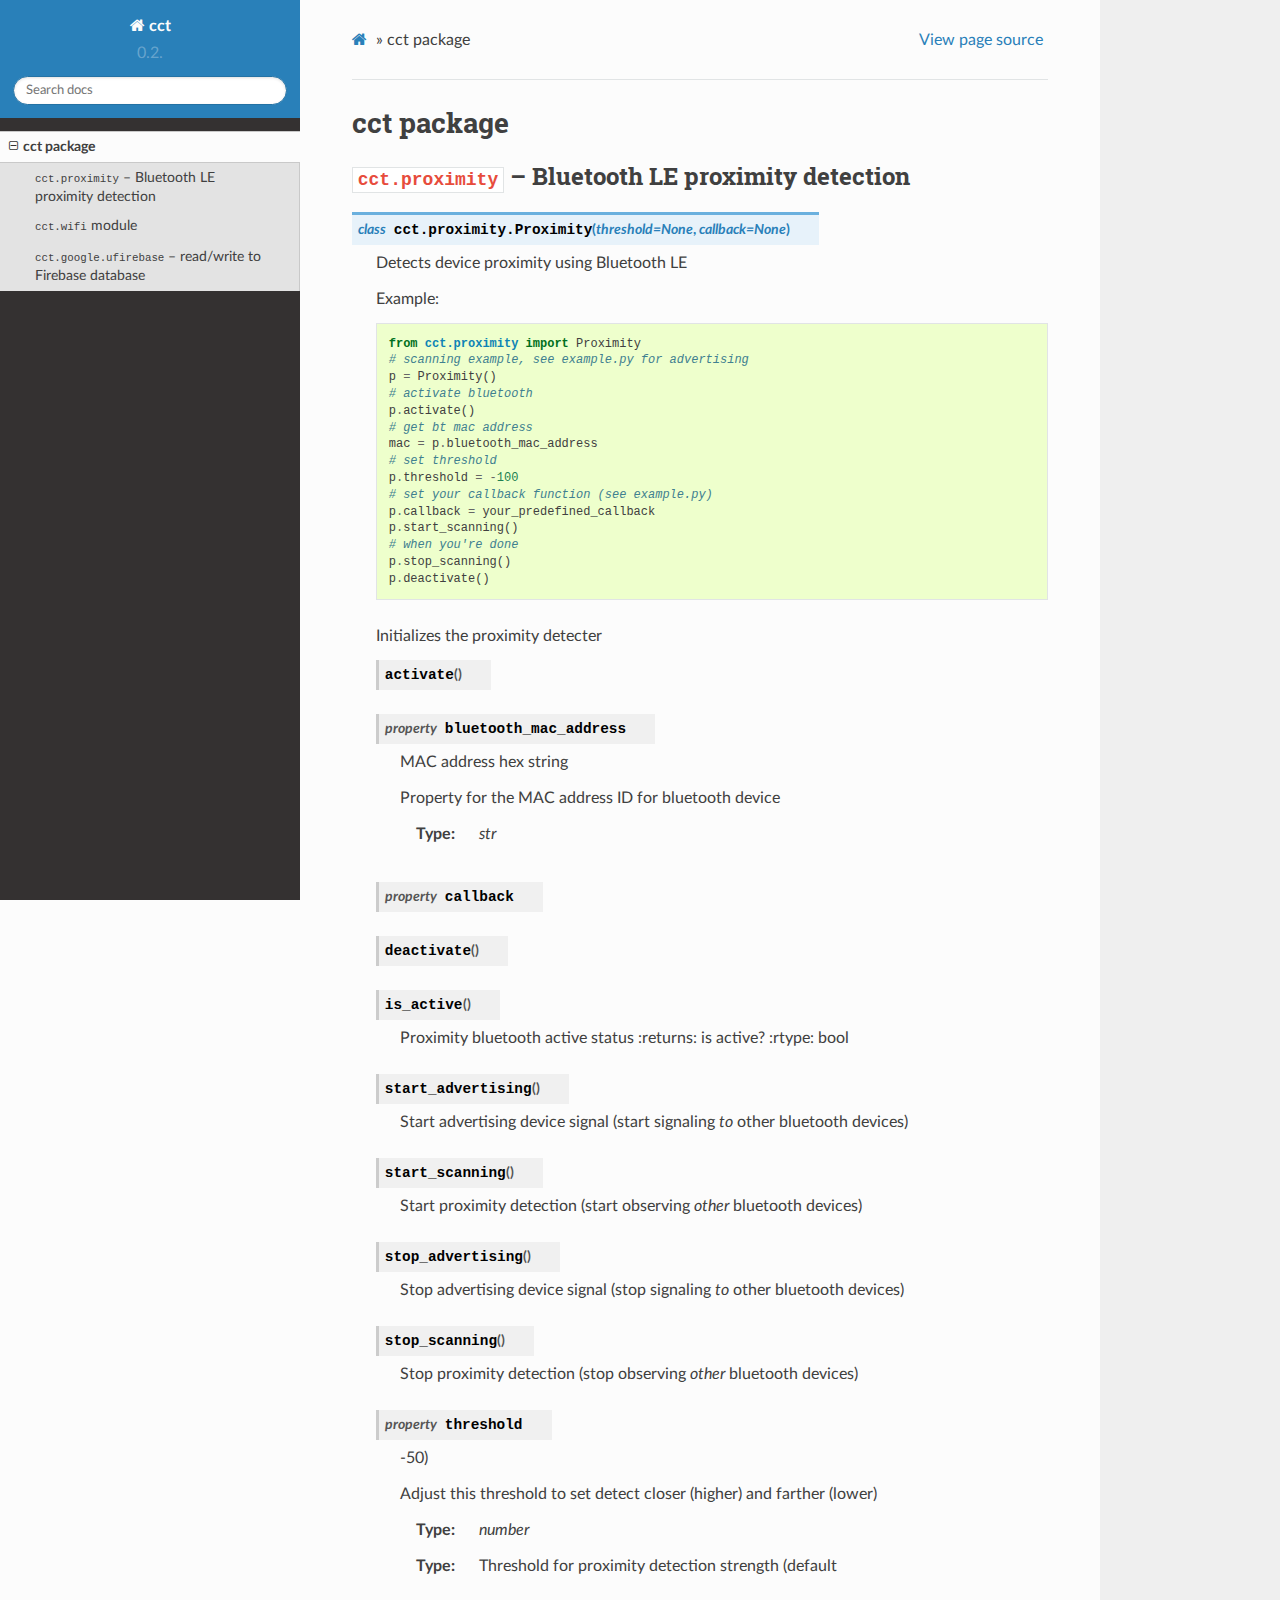
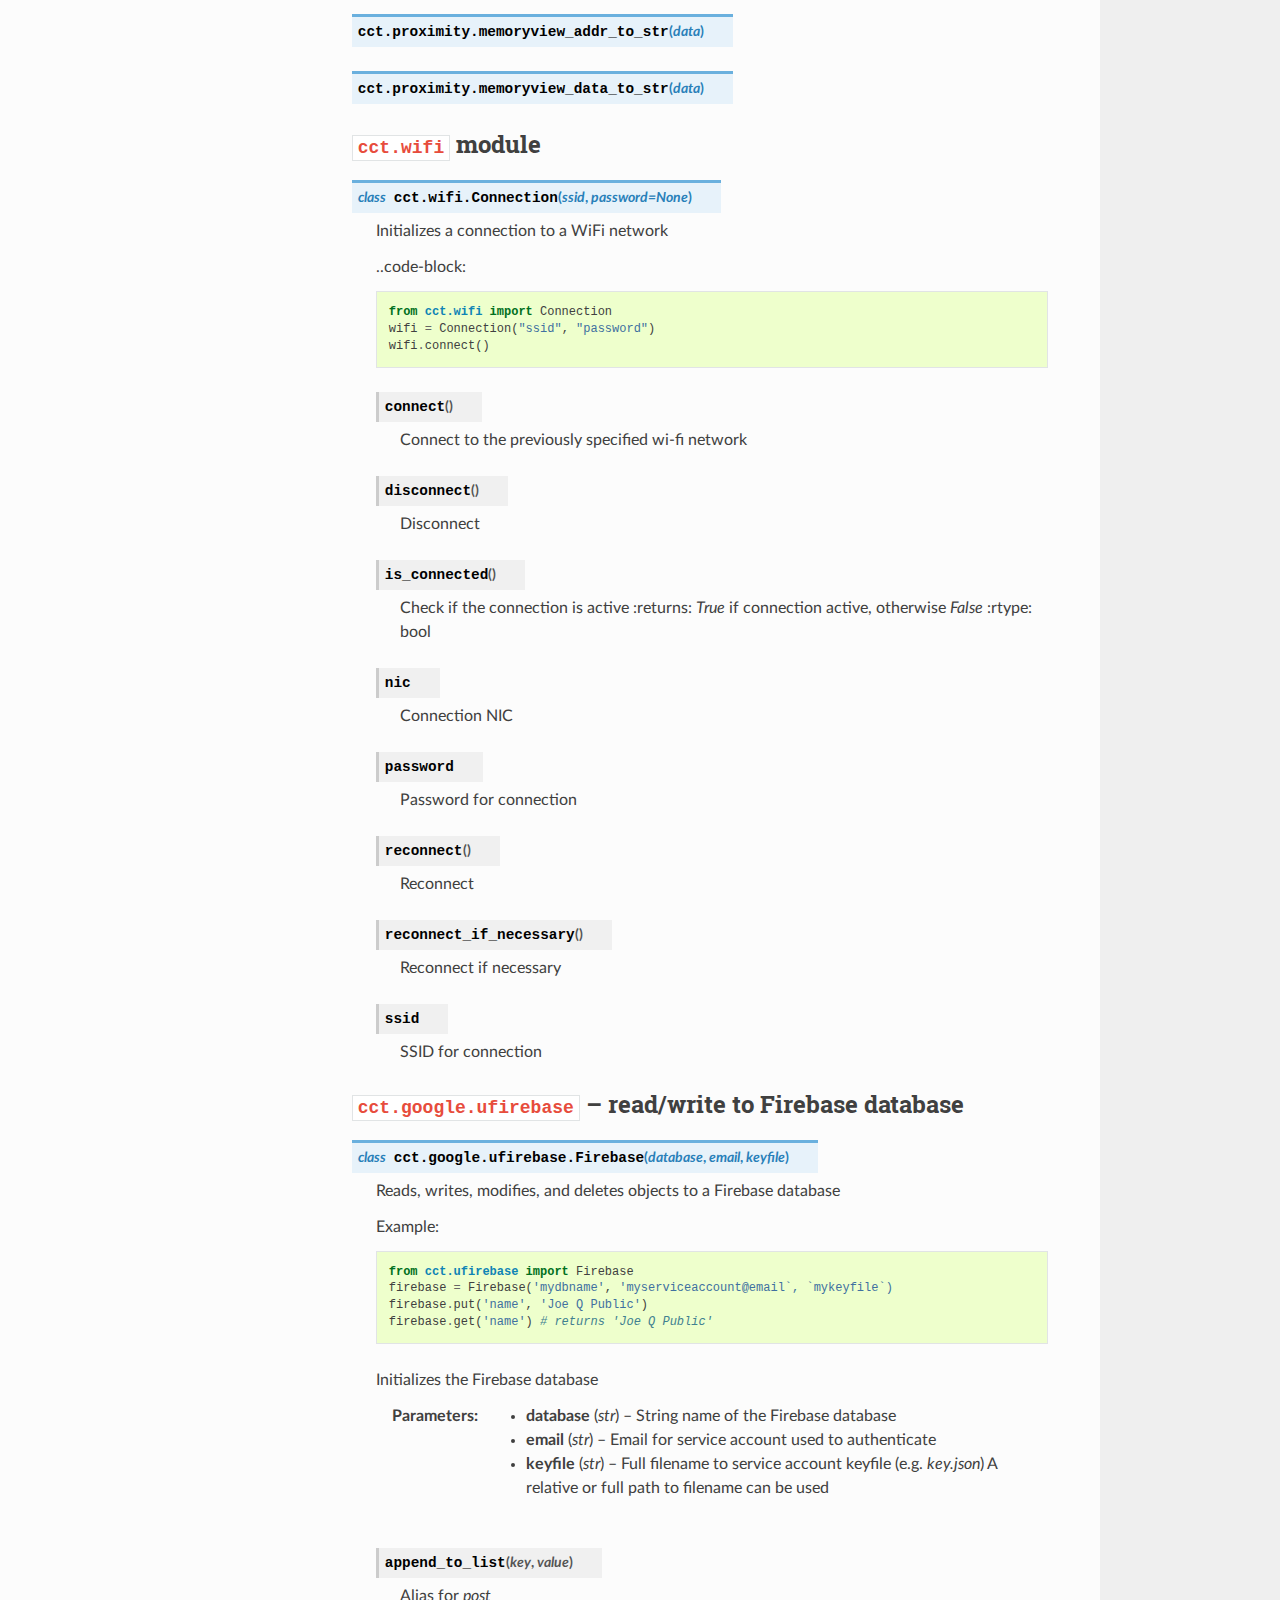
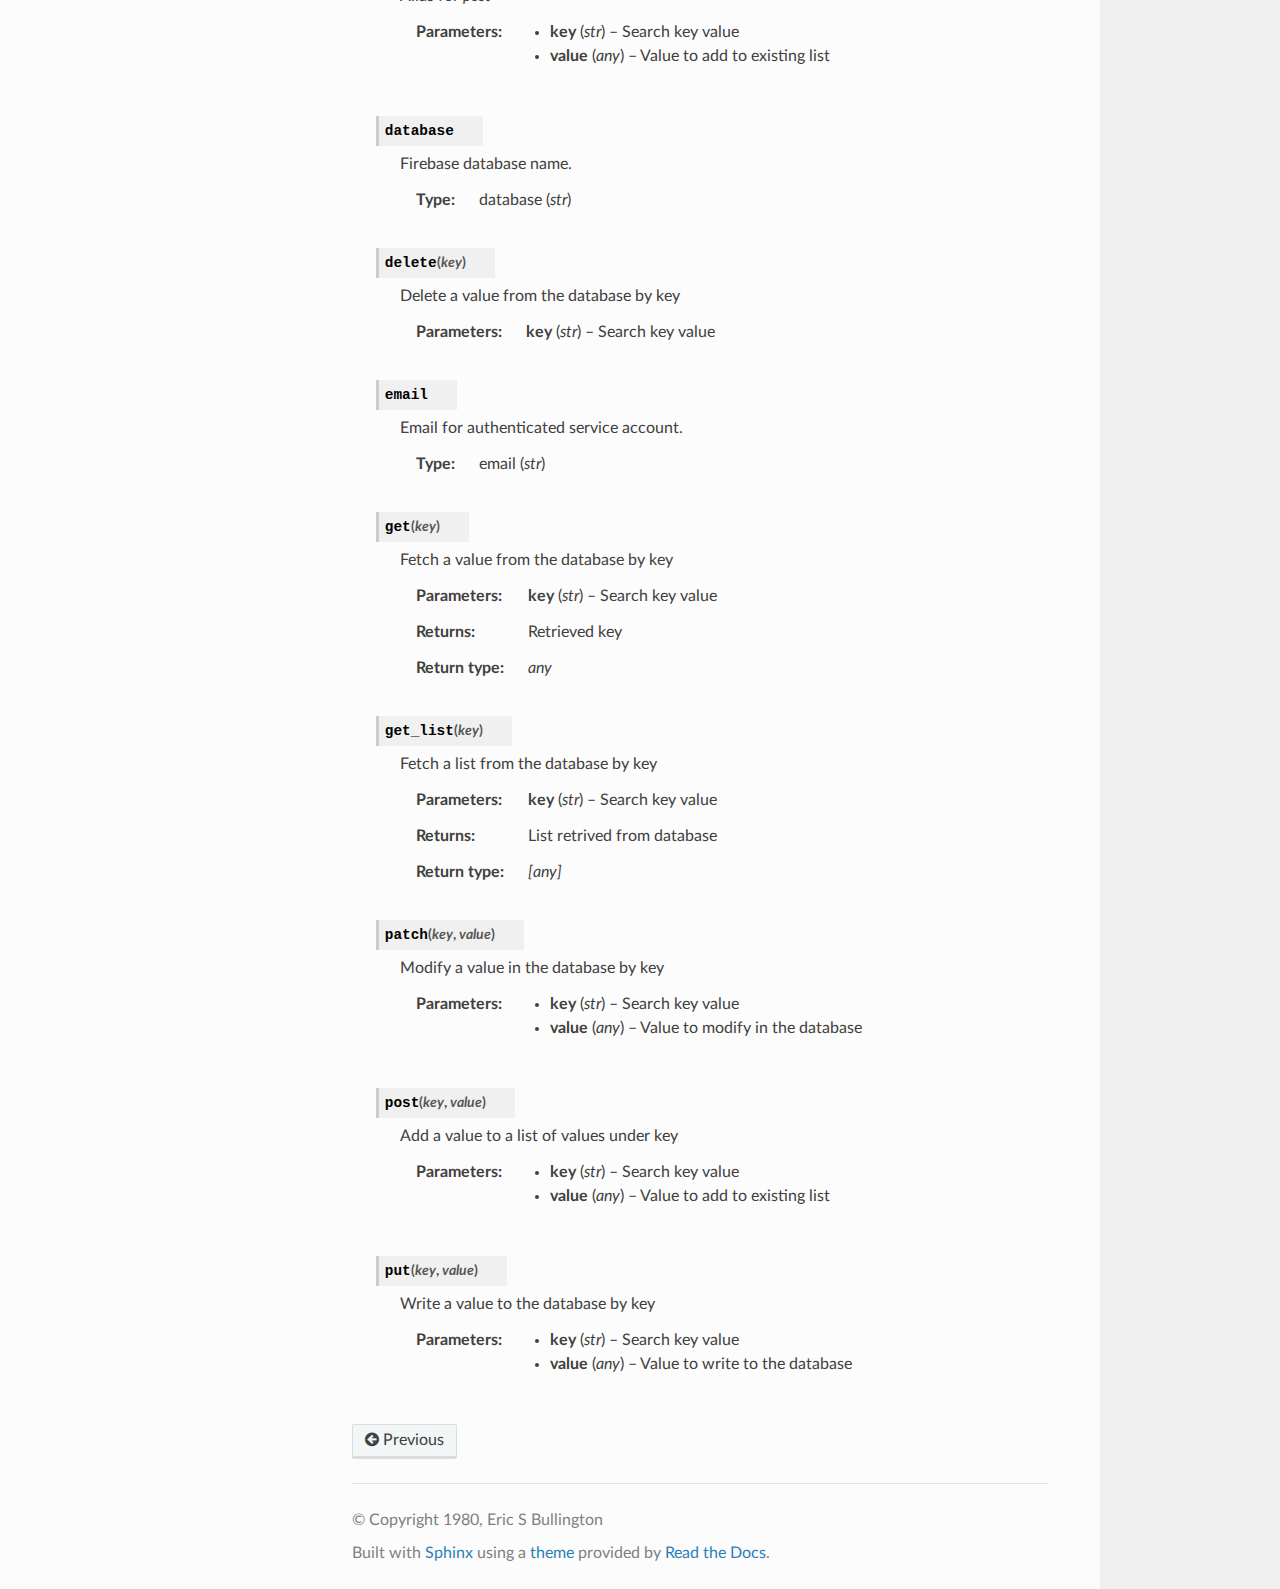
==== commit 46068770: "Updated gh-pages" ====
--- a/cct.html
+++ b/cct.html
@@ -3,11 +3,11 @@
 <!DOCTYPE html>
 <html class="writer-html5" lang="en" >
 <head>
-  <meta charset="utf-8" />
-  
-  <meta name="viewport" content="width=device-width, initial-scale=1.0" />
-  
-  <title>cct package &mdash; cct 0.2.0 documentation</title>
+  <meta charset="utf-8">
+  
+  <meta name="viewport" content="width=device-width, initial-scale=1.0">
+  
+  <title>cct package &mdash; cct 0.2.11 documentation</title>
   
 
   
@@ -16,10 +16,7 @@
 
   
   
-
-  
-  
-
+  
   
 
   
@@ -32,6 +29,7 @@
         <script src="_static/jquery.js"></script>
         <script src="_static/underscore.js"></script>
         <script src="_static/doctools.js"></script>
+        <script src="_static/language_data.js"></script>
     
     <script type="text/javascript" src="_static/js/theme.js"></script>
 
@@ -52,7 +50,7 @@
           
 
           
-            <a href="index.html" class="icon icon-home"> cct
+            <a href="index.html" class="icon icon-home" alt="Documentation Home"> cct
           
 
           
@@ -62,7 +60,7 @@
             
             
               <div class="version">
-                0.2
+                0.2.
               </div>
             
           
@@ -134,8 +132,6 @@
 
 
 
-
-
 <div role="navigation" aria-label="breadcrumbs navigation">
 
   <ul class="wy-breadcrumbs">
@@ -147,7 +143,7 @@
     
       <li class="wy-breadcrumbs-aside">
         
-          
+            
             <a href="_sources/cct.rst.txt" rel="nofollow"> View page source</a>
           
         
@@ -171,46 +167,115 @@
 <dd><p>Detects device proximity using Bluetooth LE</p>
 <p>Example:</p>
 <div class="highlight-default notranslate"><div class="highlight"><pre><span></span><span class="kn">from</span> <span class="nn">cct.proximity</span> <span class="kn">import</span> <span class="n">Proximity</span>
+<span class="c1"># scanning example, see example.py for advertising</span>
+<span class="n">p</span> <span class="o">=</span> <span class="n">Proximity</span><span class="p">()</span>
+<span class="c1"># activate bluetooth</span>
+<span class="n">p</span><span class="o">.</span><span class="n">activate</span><span class="p">()</span>
+<span class="c1"># get bt mac address</span>
+<span class="n">mac</span> <span class="o">=</span> <span class="n">p</span><span class="o">.</span><span class="n">bluetooth_mac_address</span>
+<span class="c1"># set threshold</span>
+<span class="n">p</span><span class="o">.</span><span class="n">threshold</span> <span class="o">=</span> <span class="o">-</span><span class="mi">100</span>
+<span class="c1"># set your callback function (see example.py)</span>
+<span class="n">p</span><span class="o">.</span><span class="n">callback</span> <span class="o">=</span> <span class="n">your_predefined_callback</span>
+<span class="n">p</span><span class="o">.</span><span class="n">start_scanning</span><span class="p">()</span>
+<span class="c1"># when you&#39;re done</span>
+<span class="n">p</span><span class="o">.</span><span class="n">stop_scanning</span><span class="p">()</span>
+<span class="n">p</span><span class="o">.</span><span class="n">deactivate</span><span class="p">()</span>
 </pre></div>
 </div>
 <p>Initializes the proximity detecter</p>
-<dl class="field-list simple">
-<dt class="field-odd">Parameters</dt>
-<dd class="field-odd"><ul class="simple">
-<li><p><strong>threshold</strong> (<cite>str</cite>) – Threshold for proximity detection strength (default: -50)
-Adjust this threshold to set detect closer (higher) and farther (lower)</p></li>
-<li><p><strong>callback</strong> (<em>(</em><em>event</em><em>, </em><em>data</em><em>) </em><em>-&gt; None</em>) – Function passed to retrieve proximity event and data</p></li>
-</ul>
-</dd>
-</dl>
-<dl class="py method">
-<dt id="cct.proximity.Proximity.get_own_bluetooth_address">
-<code class="sig-name descname">get_own_bluetooth_address</code><span class="sig-paren">(</span><span class="sig-paren">)</span><a class="headerlink" href="#cct.proximity.Proximity.get_own_bluetooth_address" title="Permalink to this definition">¶</a></dt>
-<dd><p>Retrieve the MAC address ID for bluetooth device
-:returns: MAC address
-:rtype: <cite>str</cite></p>
-</dd></dl>
-
-<dl class="py method">
-<dt id="cct.proximity.Proximity.start">
-<code class="sig-name descname">start</code><span class="sig-paren">(</span><span class="sig-paren">)</span><a class="headerlink" href="#cct.proximity.Proximity.start" title="Permalink to this definition">¶</a></dt>
-<dd><p>Start proximity detection</p>
-</dd></dl>
-
-<dl class="py method">
-<dt id="cct.proximity.Proximity.stop">
-<code class="sig-name descname">stop</code><span class="sig-paren">(</span><span class="sig-paren">)</span><a class="headerlink" href="#cct.proximity.Proximity.stop" title="Permalink to this definition">¶</a></dt>
-<dd><p>Stop proximity detection</p>
-</dd></dl>
-
-</dd></dl>
+<dl class="py method">
+<dt id="cct.proximity.Proximity.activate">
+<code class="sig-name descname">activate</code><span class="sig-paren">(</span><span class="sig-paren">)</span><a class="headerlink" href="#cct.proximity.Proximity.activate" title="Permalink to this definition">¶</a></dt>
+<dd></dd></dl>
+
+<dl class="py method">
+<dt id="cct.proximity.Proximity.bluetooth_mac_address">
+<em class="property">property </em><code class="sig-name descname">bluetooth_mac_address</code><a class="headerlink" href="#cct.proximity.Proximity.bluetooth_mac_address" title="Permalink to this definition">¶</a></dt>
+<dd><p>MAC address hex string</p>
+<p>Property for the MAC address ID for bluetooth device</p>
+<dl class="field-list simple">
+<dt class="field-odd">Type</dt>
+<dd class="field-odd"><p><cite>str</cite></p>
+</dd>
+</dl>
+</dd></dl>
+
+<dl class="py method">
+<dt id="cct.proximity.Proximity.callback">
+<em class="property">property </em><code class="sig-name descname">callback</code><a class="headerlink" href="#cct.proximity.Proximity.callback" title="Permalink to this definition">¶</a></dt>
+<dd></dd></dl>
+
+<dl class="py method">
+<dt id="cct.proximity.Proximity.deactivate">
+<code class="sig-name descname">deactivate</code><span class="sig-paren">(</span><span class="sig-paren">)</span><a class="headerlink" href="#cct.proximity.Proximity.deactivate" title="Permalink to this definition">¶</a></dt>
+<dd></dd></dl>
+
+<dl class="py method">
+<dt id="cct.proximity.Proximity.is_active">
+<code class="sig-name descname">is_active</code><span class="sig-paren">(</span><span class="sig-paren">)</span><a class="headerlink" href="#cct.proximity.Proximity.is_active" title="Permalink to this definition">¶</a></dt>
+<dd><p>Proximity bluetooth active status
+:returns: is active?
+:rtype: bool</p>
+</dd></dl>
+
+<dl class="py method">
+<dt id="cct.proximity.Proximity.start_advertising">
+<code class="sig-name descname">start_advertising</code><span class="sig-paren">(</span><span class="sig-paren">)</span><a class="headerlink" href="#cct.proximity.Proximity.start_advertising" title="Permalink to this definition">¶</a></dt>
+<dd><p>Start advertising device signal (start signaling <em>to</em> other bluetooth devices)</p>
+</dd></dl>
+
+<dl class="py method">
+<dt id="cct.proximity.Proximity.start_scanning">
+<code class="sig-name descname">start_scanning</code><span class="sig-paren">(</span><span class="sig-paren">)</span><a class="headerlink" href="#cct.proximity.Proximity.start_scanning" title="Permalink to this definition">¶</a></dt>
+<dd><p>Start proximity detection (start observing <em>other</em> bluetooth devices)</p>
+</dd></dl>
+
+<dl class="py method">
+<dt id="cct.proximity.Proximity.stop_advertising">
+<code class="sig-name descname">stop_advertising</code><span class="sig-paren">(</span><span class="sig-paren">)</span><a class="headerlink" href="#cct.proximity.Proximity.stop_advertising" title="Permalink to this definition">¶</a></dt>
+<dd><p>Stop advertising device signal (stop signaling <em>to</em> other bluetooth devices)</p>
+</dd></dl>
+
+<dl class="py method">
+<dt id="cct.proximity.Proximity.stop_scanning">
+<code class="sig-name descname">stop_scanning</code><span class="sig-paren">(</span><span class="sig-paren">)</span><a class="headerlink" href="#cct.proximity.Proximity.stop_scanning" title="Permalink to this definition">¶</a></dt>
+<dd><p>Stop proximity detection (stop observing <em>other</em> bluetooth devices)</p>
+</dd></dl>
+
+<dl class="py method">
+<dt id="cct.proximity.Proximity.threshold">
+<em class="property">property </em><code class="sig-name descname">threshold</code><a class="headerlink" href="#cct.proximity.Proximity.threshold" title="Permalink to this definition">¶</a></dt>
+<dd><p>-50)</p>
+<p>Adjust this threshold to set detect closer (higher) and farther (lower)</p>
+<dl class="field-list simple">
+<dt class="field-odd">Type</dt>
+<dd class="field-odd"><p><cite>number</cite></p>
+</dd>
+<dt class="field-even">Type</dt>
+<dd class="field-even"><p>Threshold for proximity detection strength (default</p>
+</dd>
+</dl>
+</dd></dl>
+
+</dd></dl>
+
+<dl class="py function">
+<dt id="cct.proximity.memoryview_addr_to_str">
+<code class="sig-prename descclassname">cct.proximity.</code><code class="sig-name descname">memoryview_addr_to_str</code><span class="sig-paren">(</span><em class="sig-param"><span class="n">data</span></em><span class="sig-paren">)</span><a class="headerlink" href="#cct.proximity.memoryview_addr_to_str" title="Permalink to this definition">¶</a></dt>
+<dd></dd></dl>
+
+<dl class="py function">
+<dt id="cct.proximity.memoryview_data_to_str">
+<code class="sig-prename descclassname">cct.proximity.</code><code class="sig-name descname">memoryview_data_to_str</code><span class="sig-paren">(</span><em class="sig-param"><span class="n">data</span></em><span class="sig-paren">)</span><a class="headerlink" href="#cct.proximity.memoryview_data_to_str" title="Permalink to this definition">¶</a></dt>
+<dd></dd></dl>
 
 </div>
 <div class="section" id="cct-wifi-module">
 <h2><code class="docutils literal notranslate"><span class="pre">cct.wifi</span></code> module<a class="headerlink" href="#cct-wifi-module" title="Permalink to this headline">¶</a></h2>
 <dl class="py class">
 <dt id="cct.wifi.Connection">
-<em class="property">class </em><code class="sig-prename descclassname">cct.wifi.</code><code class="sig-name descname">Connection</code><span class="sig-paren">(</span><em class="sig-param"><span class="n">ssid</span></em>, <em class="sig-param"><span class="n">password</span></em><span class="sig-paren">)</span><a class="headerlink" href="#cct.wifi.Connection" title="Permalink to this definition">¶</a></dt>
+<em class="property">class </em><code class="sig-prename descclassname">cct.wifi.</code><code class="sig-name descname">Connection</code><span class="sig-paren">(</span><em class="sig-param"><span class="n">ssid</span></em>, <em class="sig-param"><span class="n">password</span><span class="o">=</span><span class="default_value">None</span></em><span class="sig-paren">)</span><a class="headerlink" href="#cct.wifi.Connection" title="Permalink to this definition">¶</a></dt>
 <dd><p>Initializes a connection to a WiFi network</p>
 <p>..code-block:</p>
 <div class="highlight-default notranslate"><div class="highlight"><pre><span></span><span class="kn">from</span> <span class="nn">cct.wifi</span> <span class="kn">import</span> <span class="n">Connection</span>
@@ -428,28 +493,35 @@
            
           </div>
           <footer>
+  
     <div class="rst-footer-buttons" role="navigation" aria-label="footer navigation">
-        <a href="index.html" class="btn btn-neutral float-left" title="Welcome to cct’s documentation!" accesskey="p" rel="prev"><span class="fa fa-arrow-circle-left" aria-hidden="true"></span> Previous</a>
+      
+      
+        <a href="index.html" class="btn btn-neutral float-left" title="Welcome to cct’s documentation!" accesskey="p" rel="prev"><span class="fa fa-arrow-circle-left"></span> Previous</a>
+      
     </div>
+  
 
   <hr/>
 
   <div role="contentinfo">
     <p>
-        &#169; Copyright 2020, Eric S Bullington.
+        
+        &copy; Copyright 1980, Eric S Bullington
 
     </p>
   </div>
     
     
     
-    Built with <a href="https://www.sphinx-doc.org/">Sphinx</a> using a
-    
-    <a href="https://github.com/readthedocs/sphinx_rtd_theme">theme</a>
+    Built with <a href="http://sphinx-doc.org/">Sphinx</a> using a
+    
+    <a href="https://github.com/rtfd/sphinx_rtd_theme">theme</a>
     
     provided by <a href="https://readthedocs.org">Read the Docs</a>. 
 
 </footer>
+
         </div>
       </div>
 
--- a/_static/pygments.css
+++ b/_static/pygments.css
@@ -1,4 +1,4 @@
-pre { line-height: 125%; }
+pre { line-height: 125%; margin: 0; }
 td.linenos pre { color: #000000; background-color: #f0f0f0; padding-left: 5px; padding-right: 5px; }
 span.linenos { color: #000000; background-color: #f0f0f0; padding-left: 5px; padding-right: 5px; }
 td.linenos pre.special { color: #000000; background-color: #ffffc0; padding-left: 5px; padding-right: 5px; }
